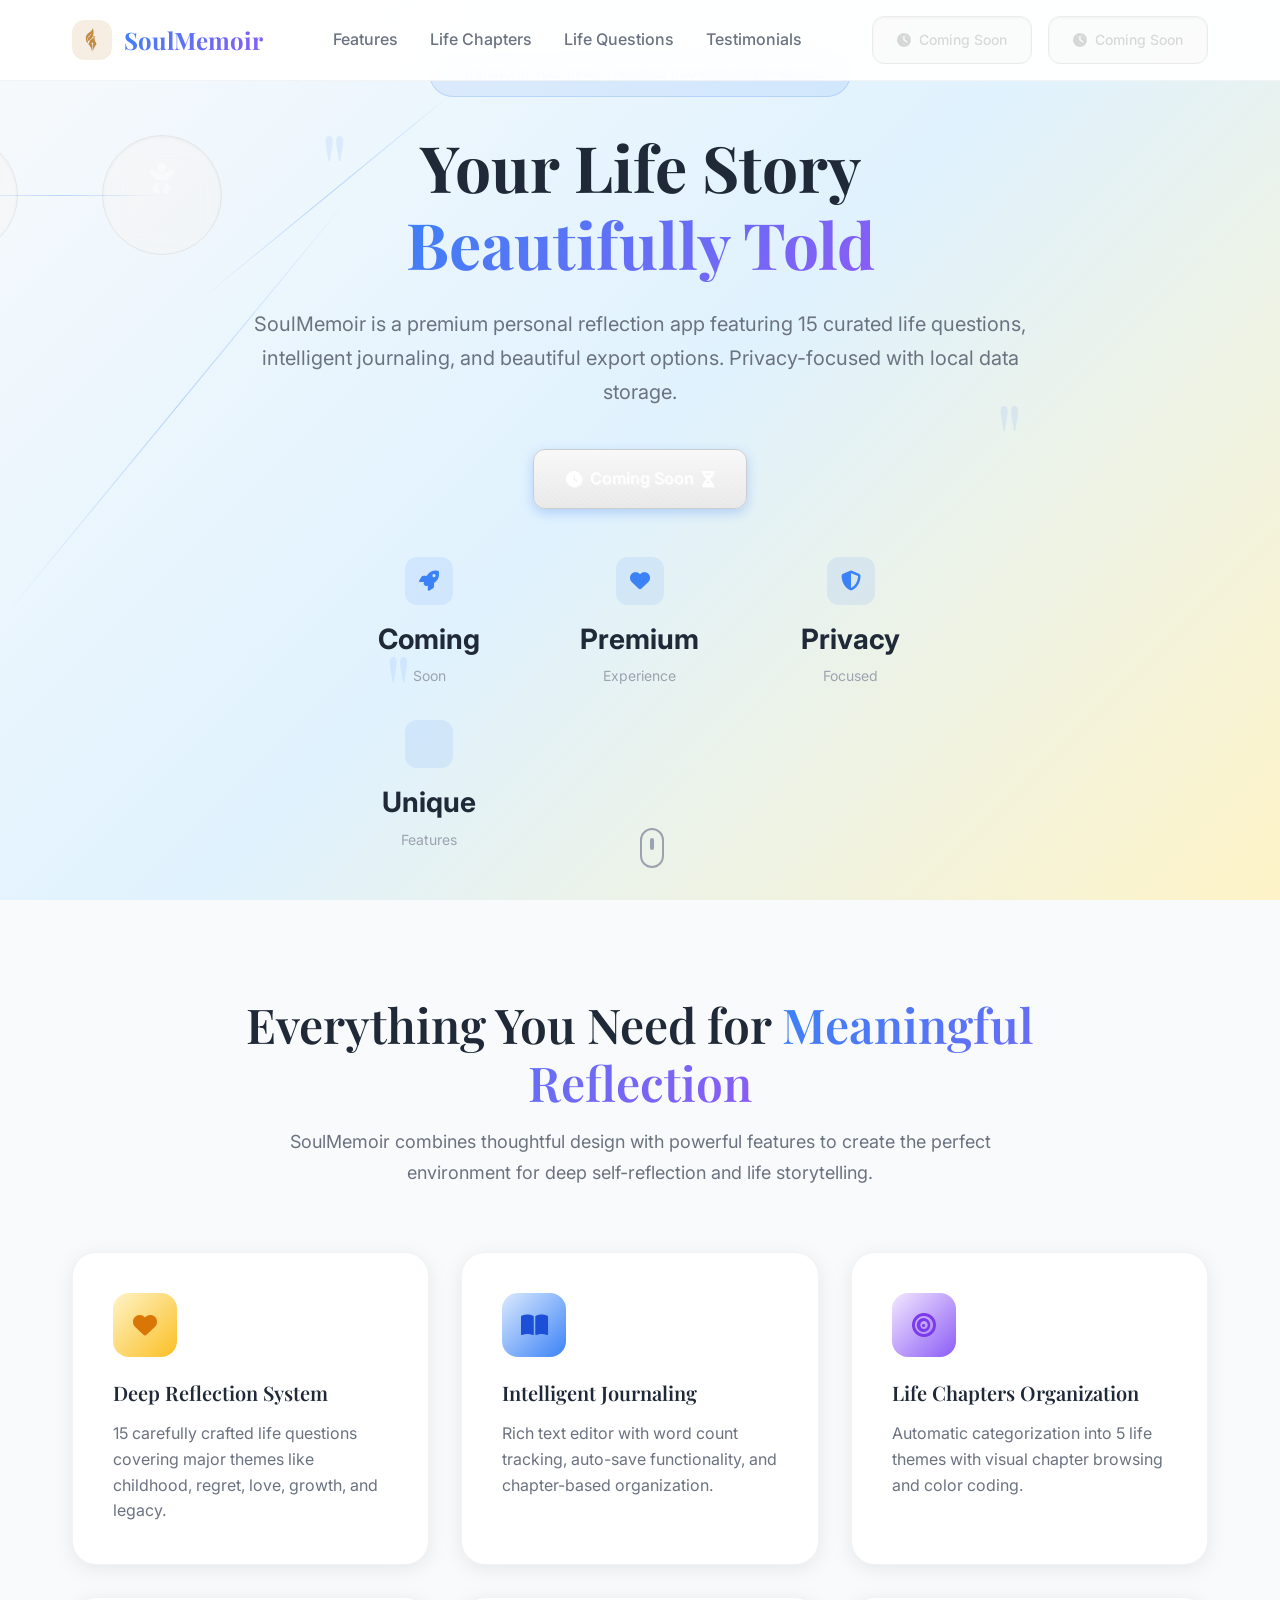
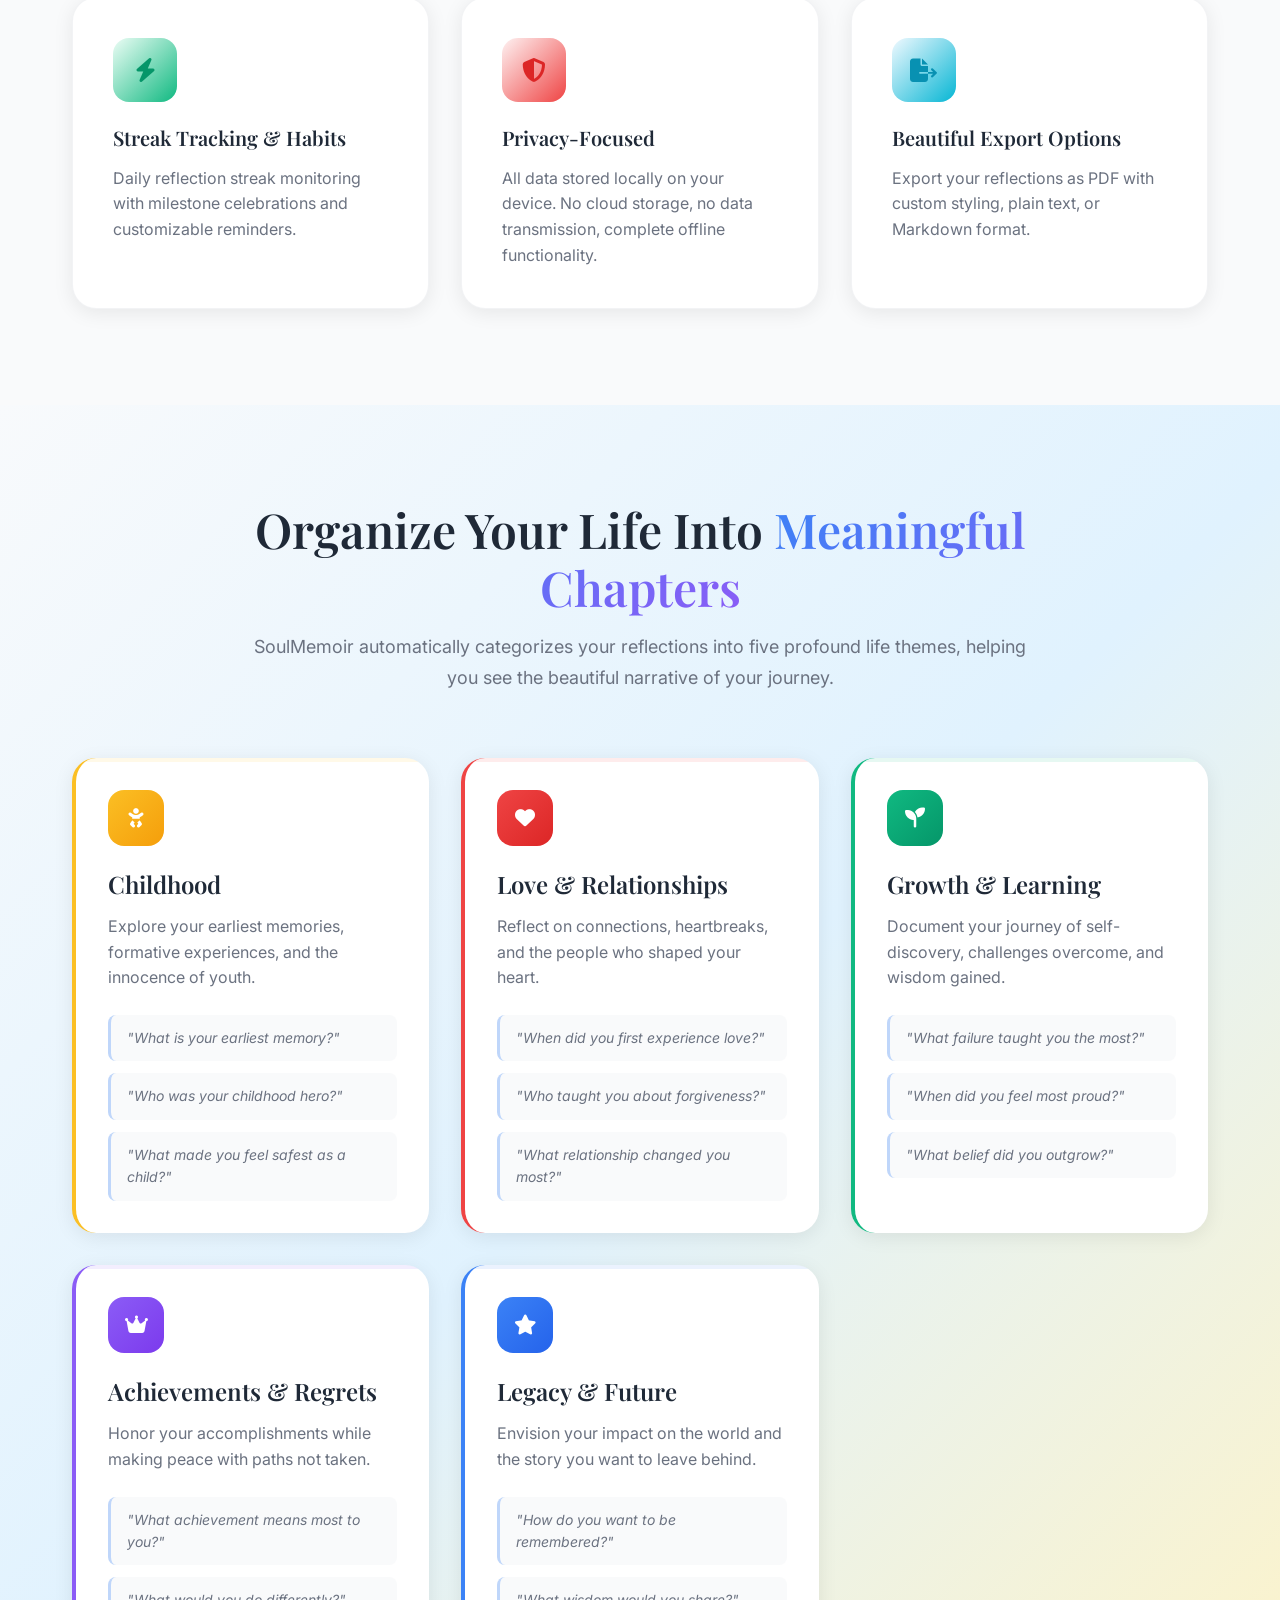
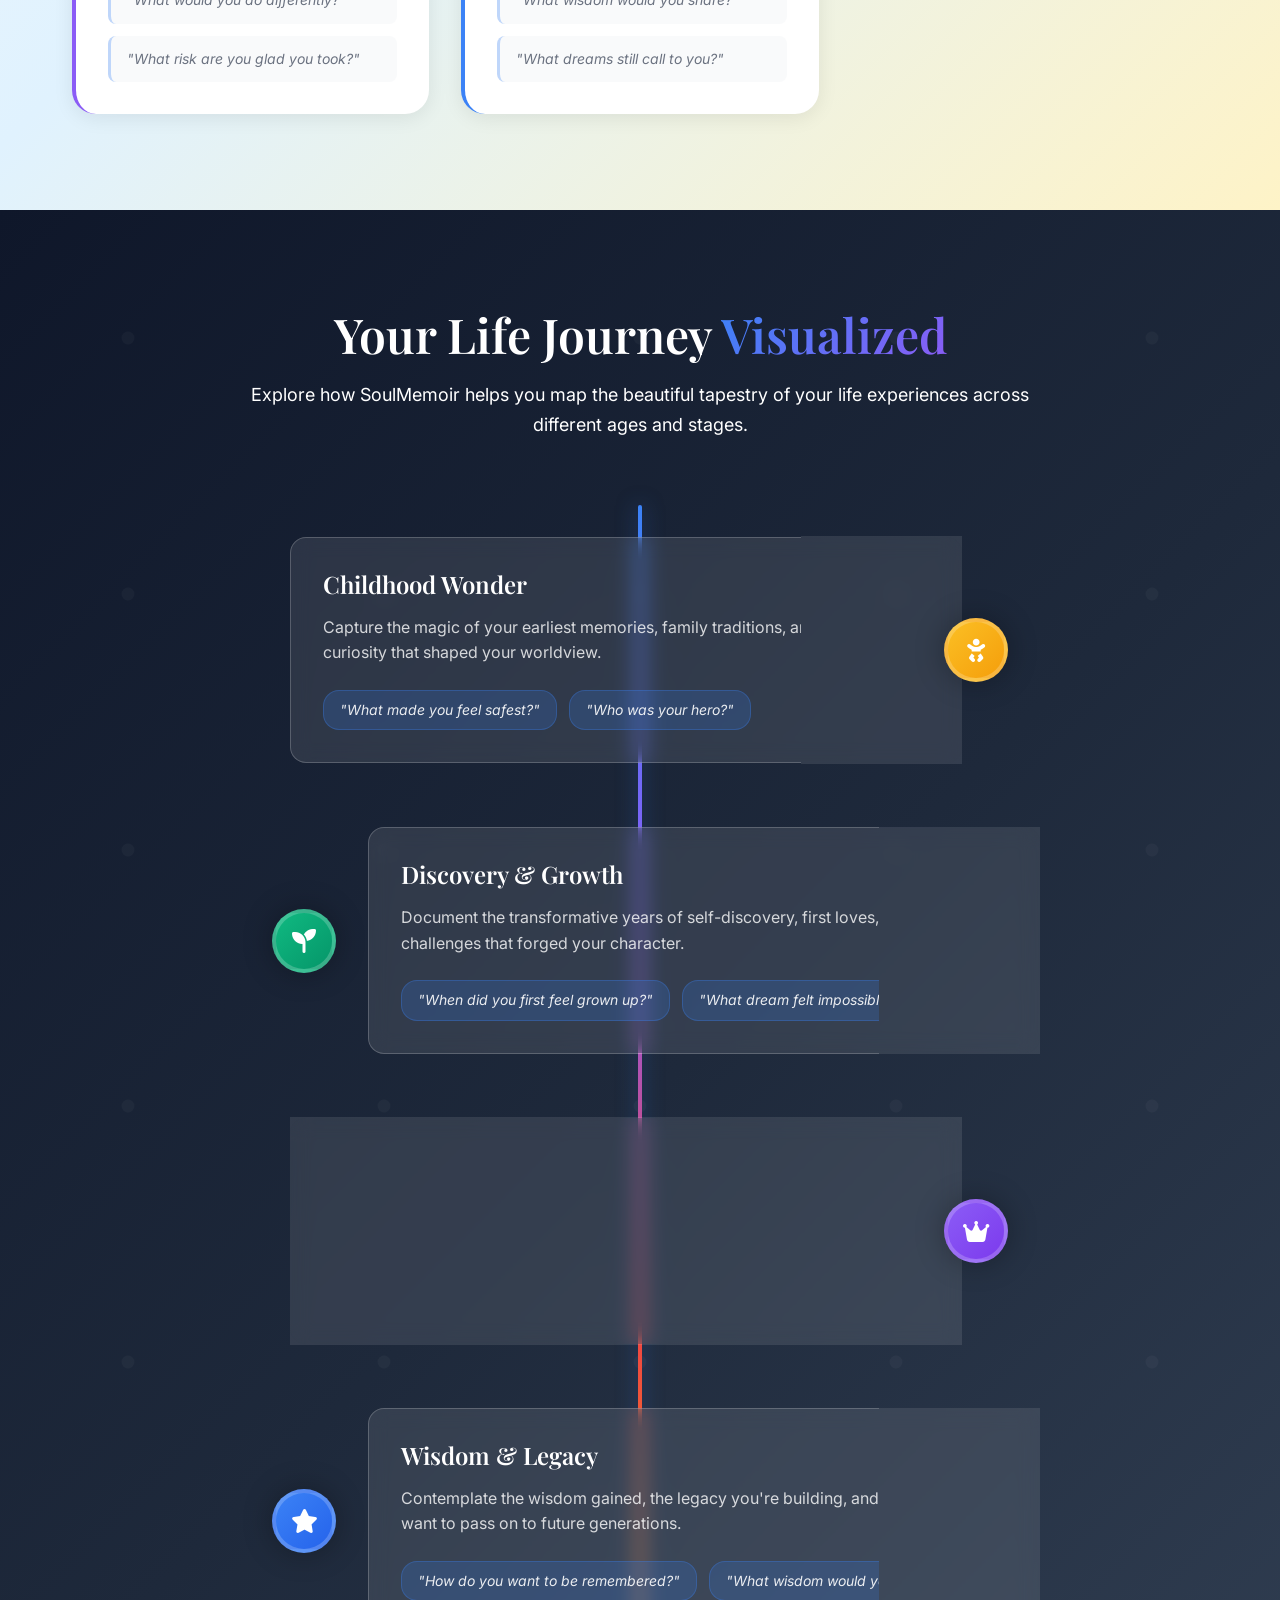
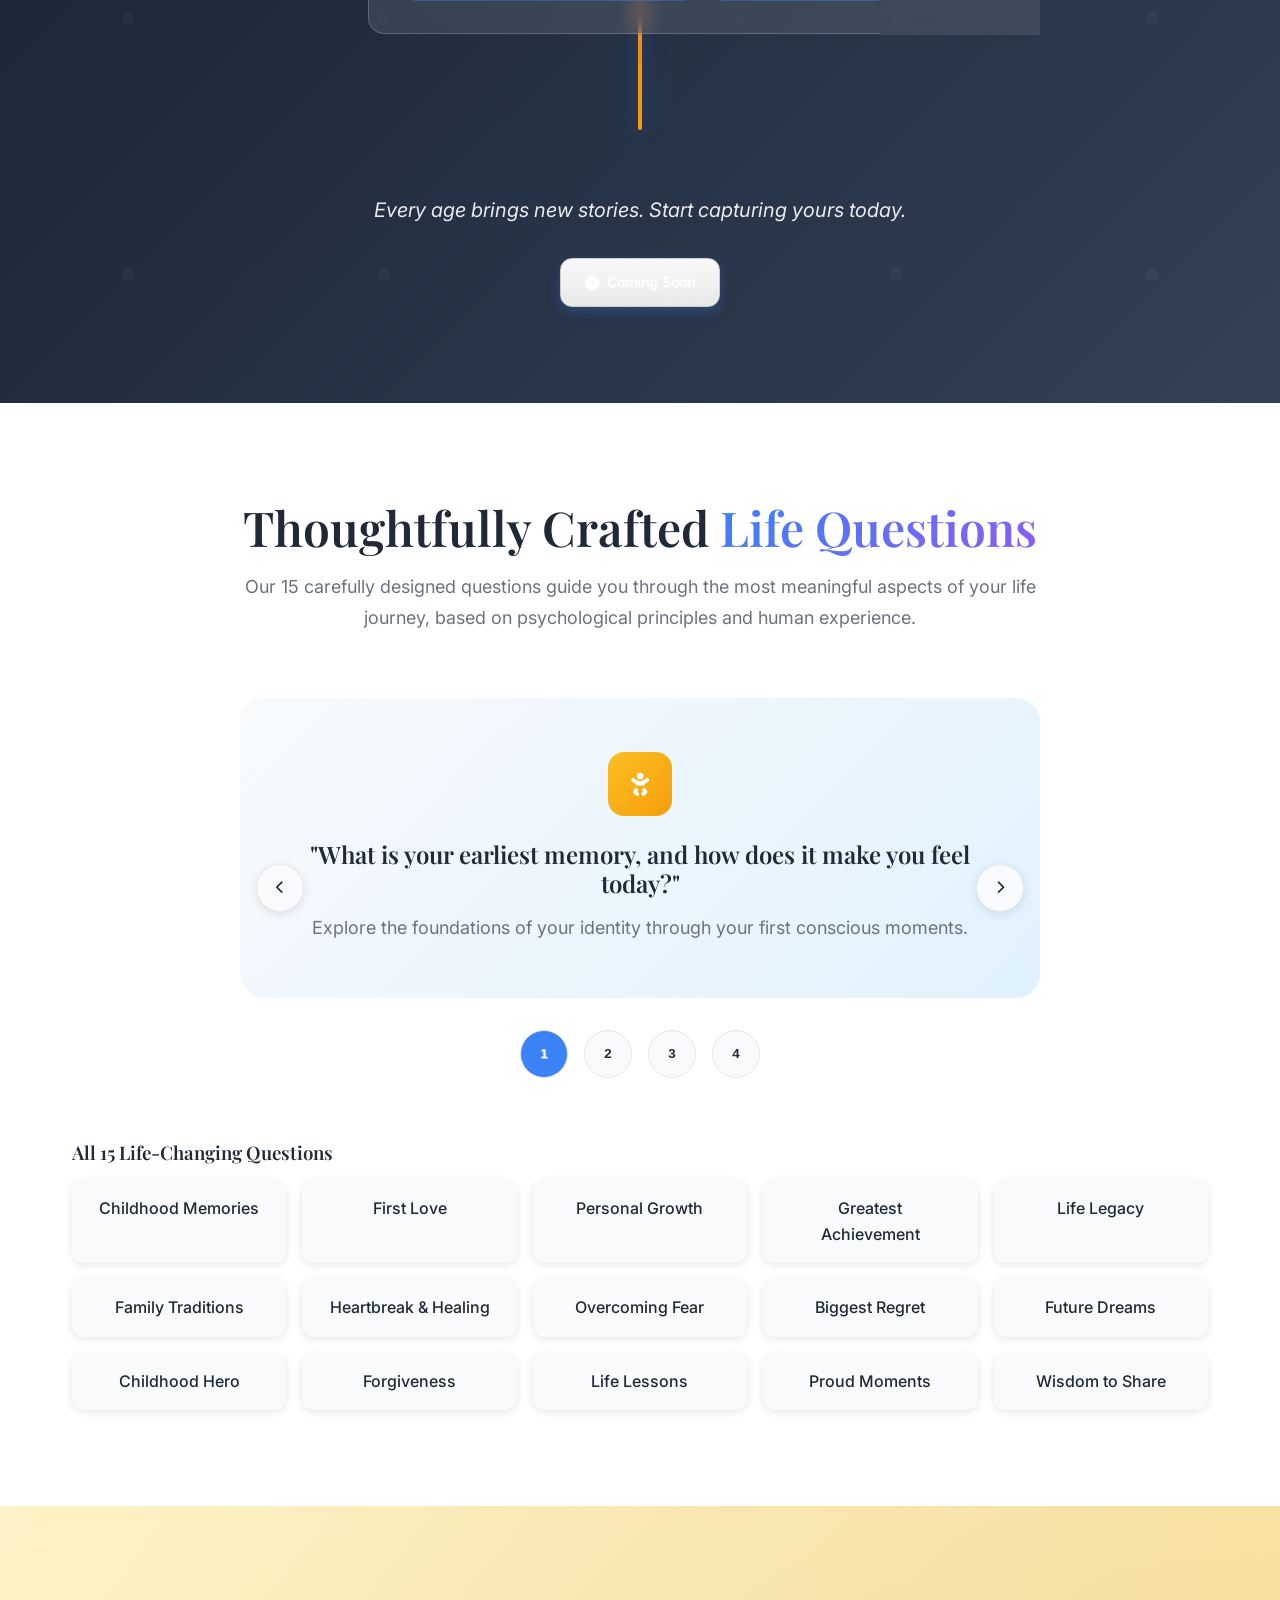
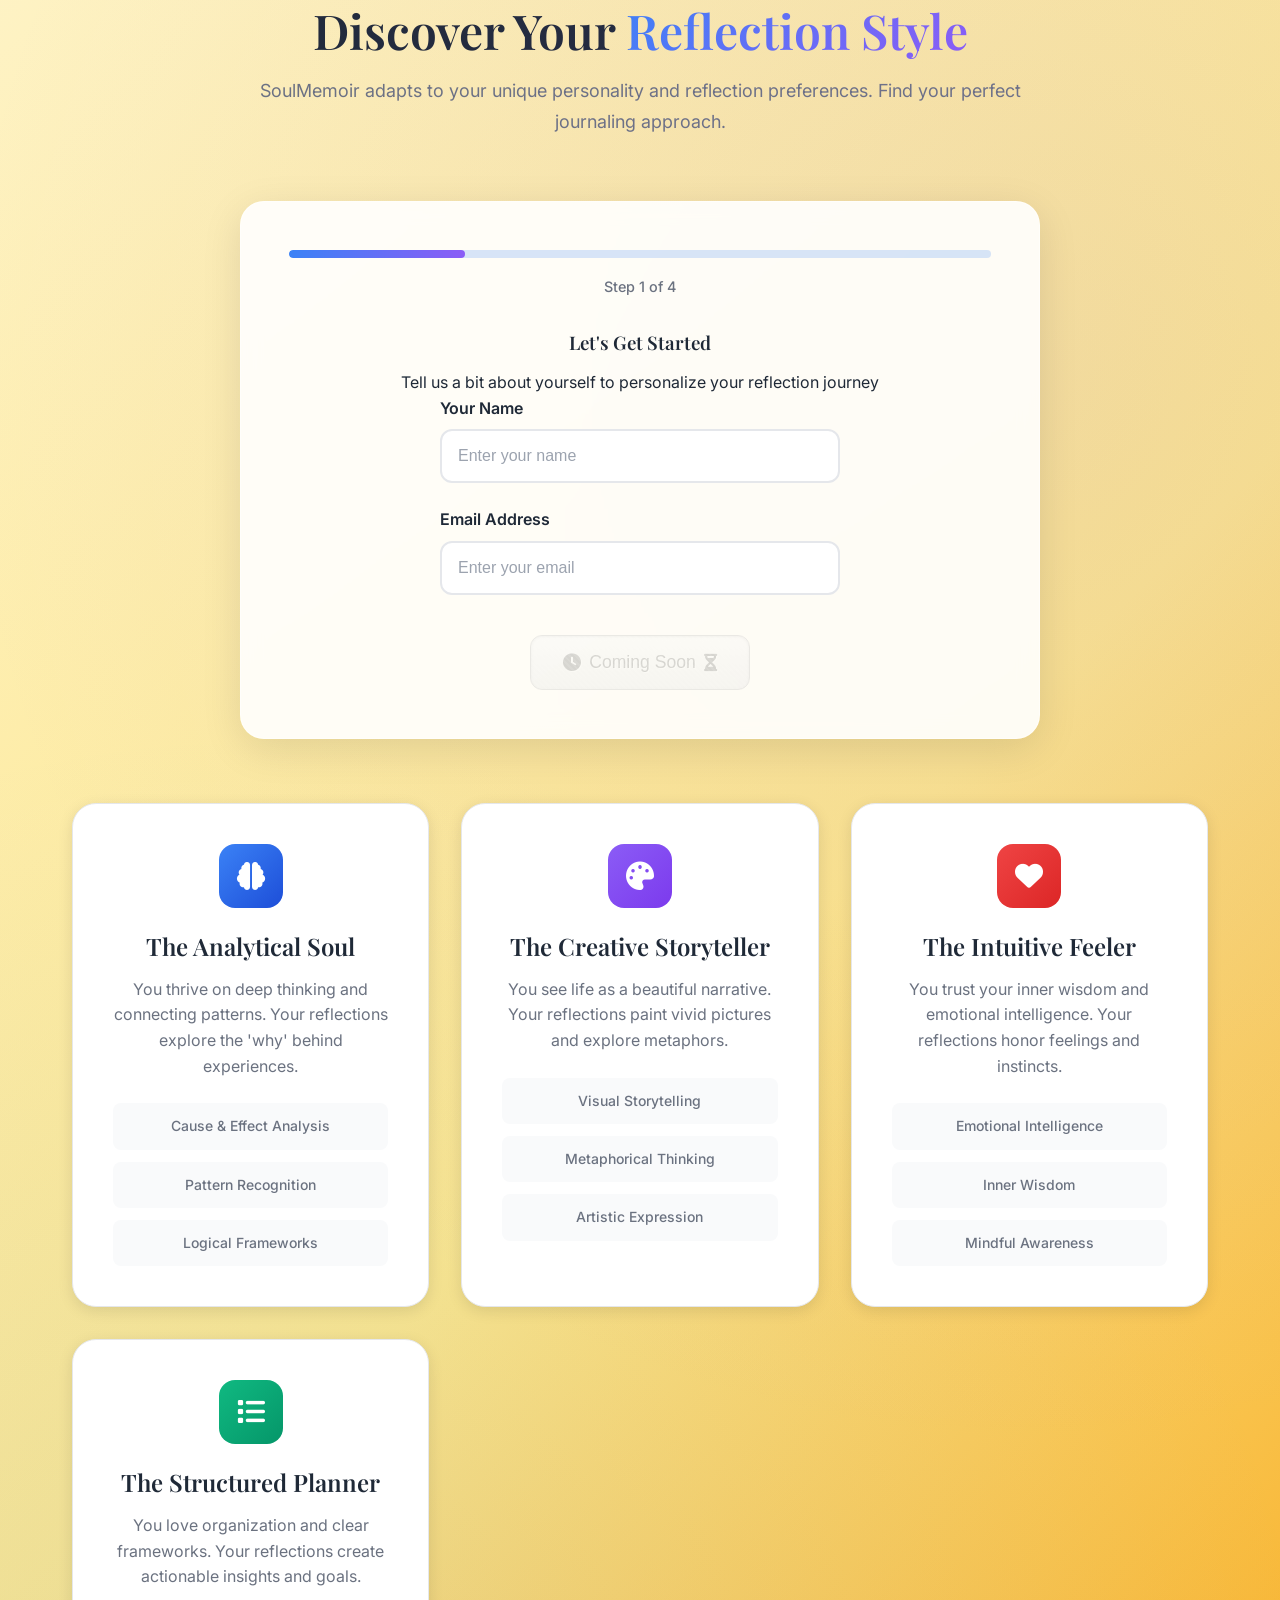
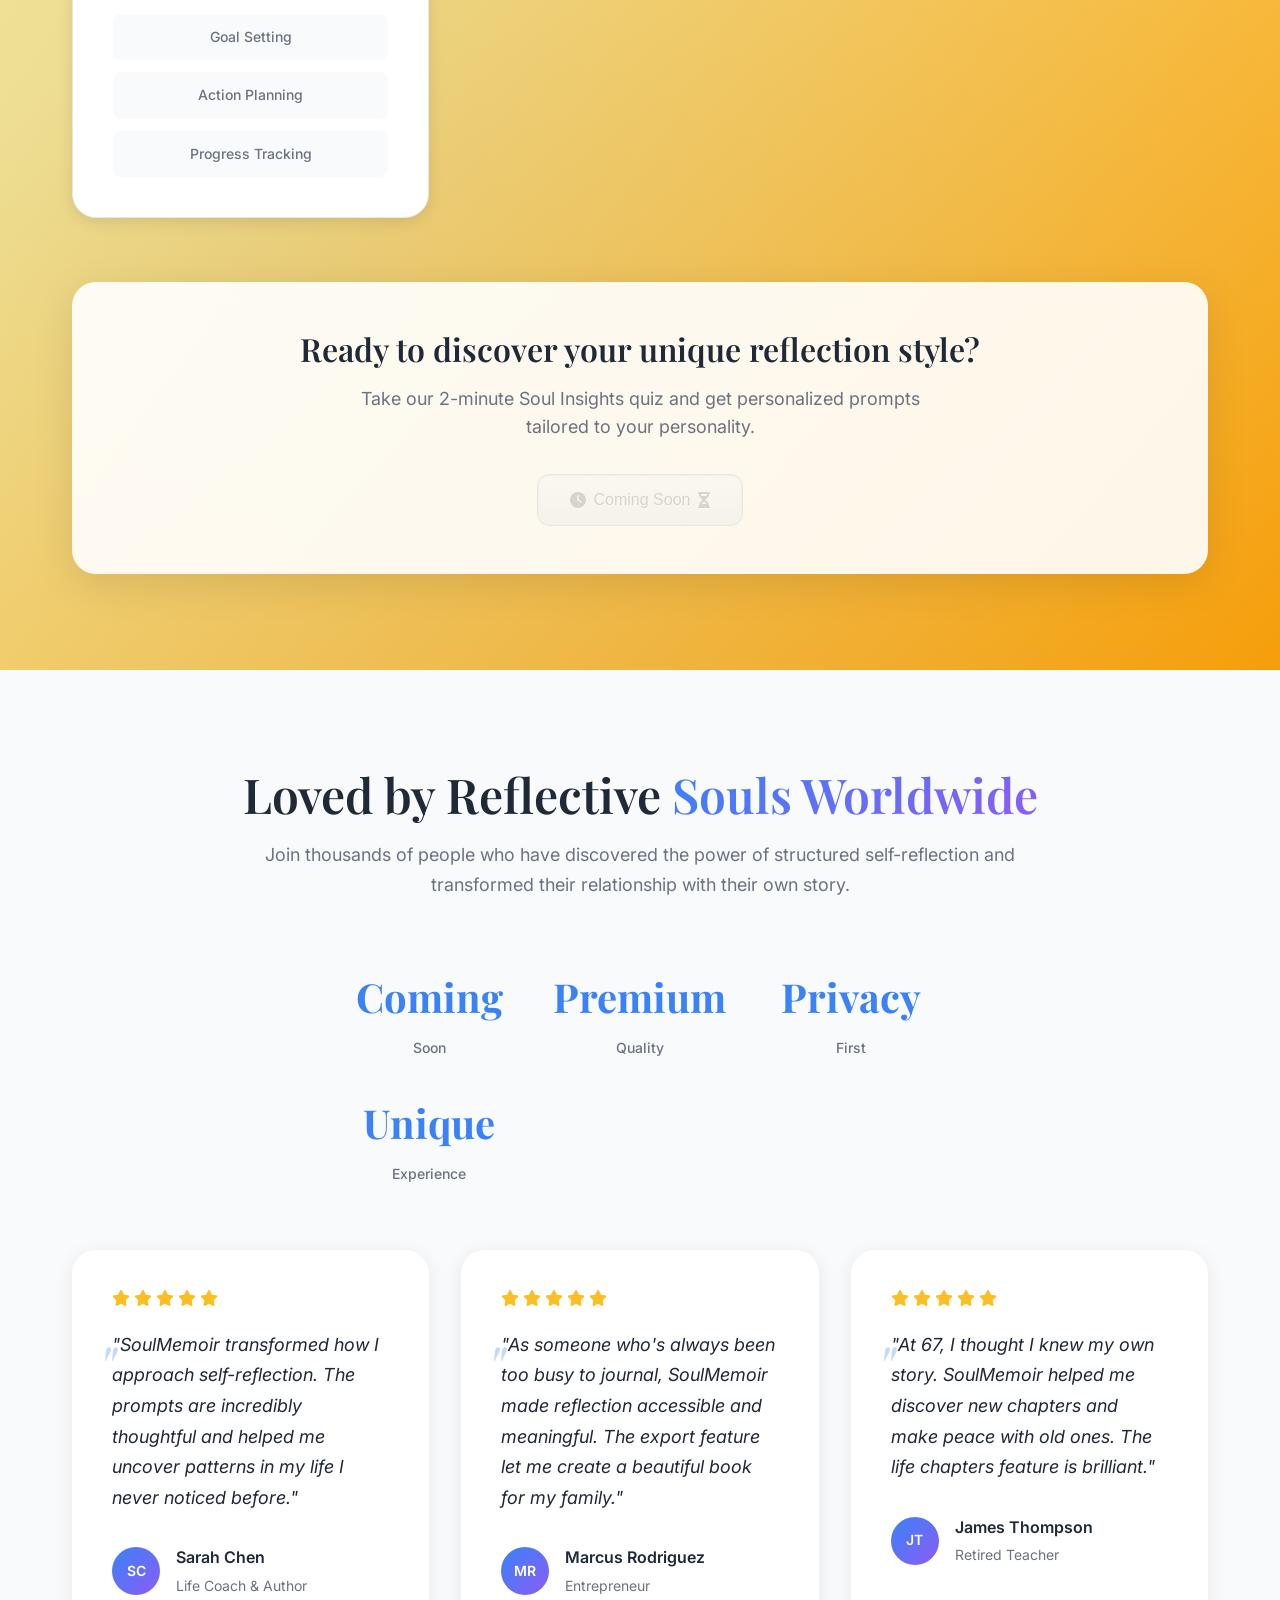
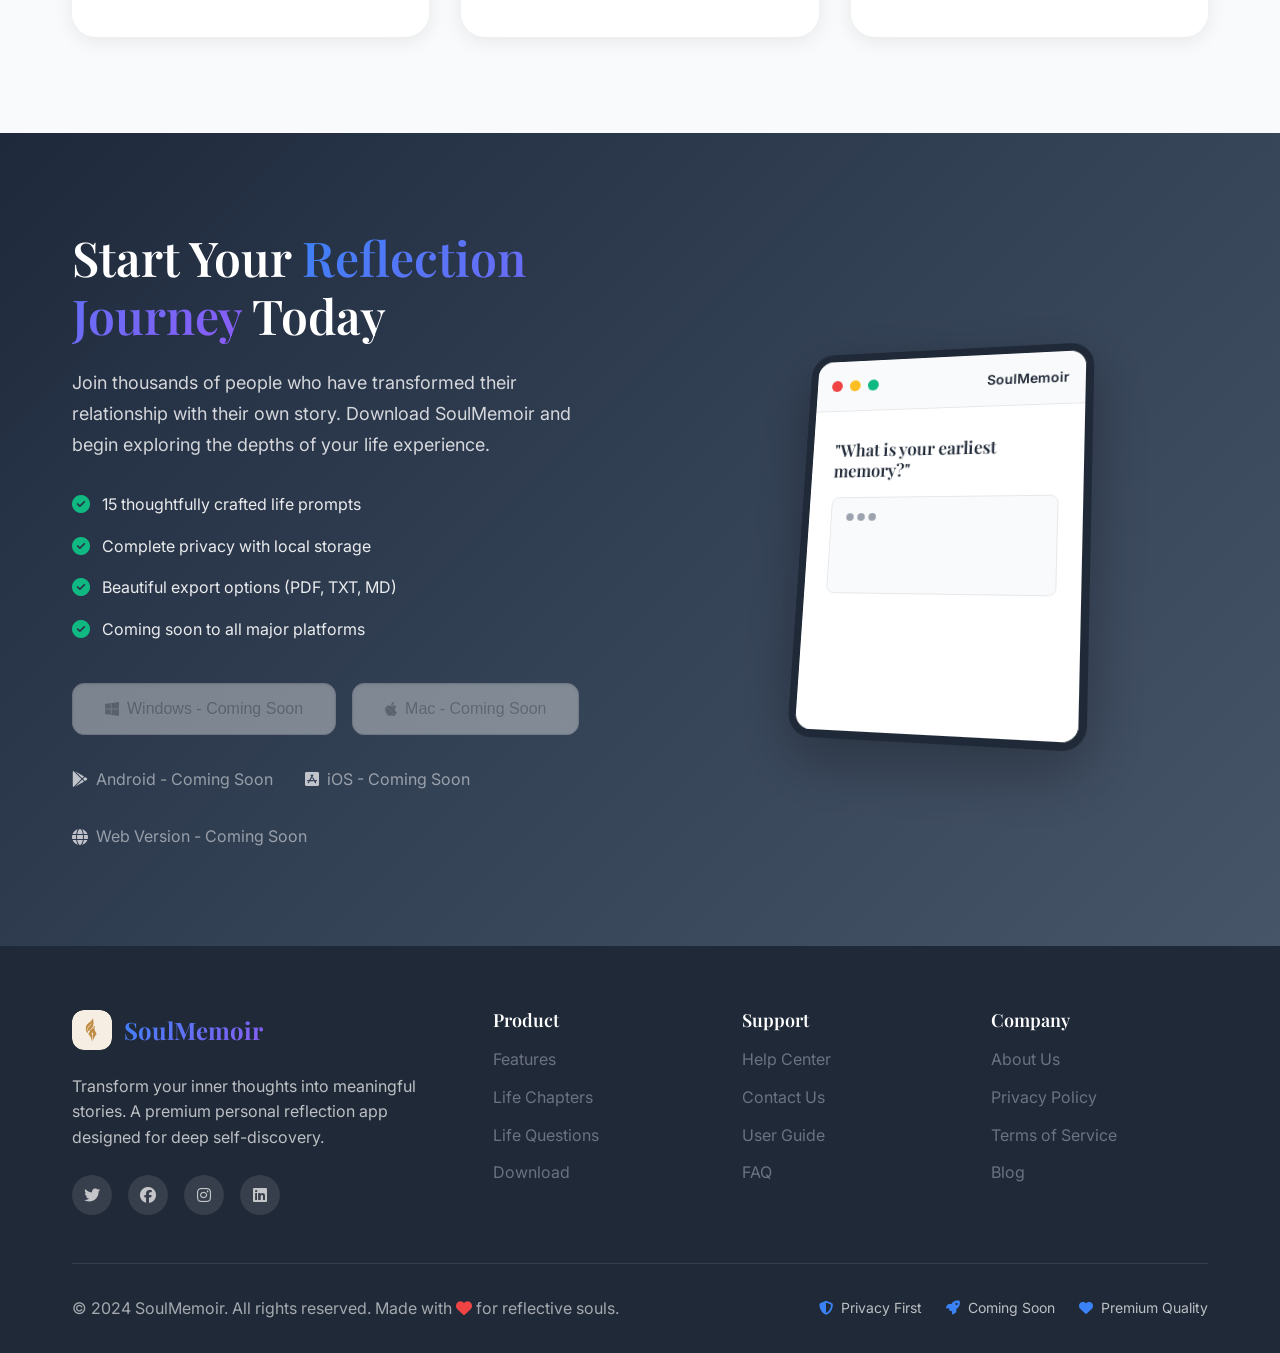
==== index.html @ 9e4dc459 "Update logo to logo-3.png with perfect alignment ✅ Logo Updates: - Updated header and footer to use " ====
<!DOCTYPE html>
<html lang="en">


<!-- Google tag (gtag.js) -->
<script async src="https://www.googletagmanager.com/gtag/js?id=G-R3SQF8EK4B"></script>
<script>
  window.dataLayer = window.dataLayer || [];
  function gtag(){dataLayer.push(arguments);}
  gtag('js', new Date());

  gtag('config', 'G-R3SQF8EK4B');
</script>

<head>
    <meta charset="UTF-8">
    <meta name="viewport" content="width=device-width, initial-scale=1.0">
    <title>SoulMemoir - Personal Reflection & Life Story App</title>
    <meta name="description" content="Transform your inner thoughts into meaningful stories with SoulMemoir. A premium personal reflection app featuring 15 curated life questions, intelligent journaling, and beautiful export options. Privacy-focused with local data storage.">
    <meta name="keywords" content="personal reflection, life story, journaling app, self-reflection, autobiography, mindfulness, personal growth, life prompts, digital diary, privacy-focused">

    <!-- Open Graph / Facebook -->
    <meta property="og:type" content="website">
    <meta property="og:url" content="https://soulmemoir.com/">
    <meta property="og:title" content="SoulMemoir - Personal Reflection & Life Story App">
    <meta property="og:description" content="Transform your inner thoughts into meaningful stories with SoulMemoir. A premium personal reflection app featuring 15 curated life questions, intelligent journaling, and beautiful export options.">

    <!-- Twitter -->
    <meta property="twitter:card" content="summary_large_image">
    <meta property="twitter:url" content="https://soulmemoir.com/">
    <meta property="twitter:title" content="SoulMemoir - Personal Reflection & Life Story App">
    <meta property="twitter:description" content="Transform your inner thoughts into meaningful stories with SoulMemoir. Privacy-focused personal reflection app with 15 curated life questions.">

    <!-- Fonts -->
    <link rel="preconnect" href="https://fonts.googleapis.com">
    <link rel="preconnect" href="https://fonts.gstatic.com" crossorigin>
    <link href="https://fonts.googleapis.com/css2?family=Inter:wght@300;400;500;600;700&family=Playfair+Display:wght@400;500;600;700&display=swap" rel="stylesheet">

    <!-- Icons -->
    <link rel="stylesheet" href="https://cdnjs.cloudflare.com/ajax/libs/font-awesome/6.4.0/css/all.min.css">

    <link rel="stylesheet" href="styles.css">
</head>
<body>
    <!-- Header -->
    <header class="header">
        <nav class="nav">
            <div class="nav-brand">
                <div class="logo">
                    <img src="logo-3.png" alt="SoulMemoir Logo" class="logo-image">
                </div>
                <span class="brand-name">SoulMemoir</span>
            </div>

            <div class="nav-links">
                <a href="#features">Features</a>
                <a href="#chapters">Life Chapters</a>
                <a href="#reflections">Life Questions</a>
                <a href="#testimonials">Testimonials</a>
            </div>

            <div class="nav-actions">
                <a href="#download" class="btn btn-secondary">
                    <i class="fas fa-clock"></i>
                    Coming Soon
                </a>
                <a href="#get-started" class="btn btn-primary">
                    <i class="fas fa-clock"></i>
                    Coming Soon
                </a>
            </div>

            <button class="mobile-menu-btn">
                <i class="fas fa-bars"></i>
            </button>
        </nav>
    </header>

    <!-- Hero Section -->
    <section class="hero">
        <!-- Unique Animated Background -->
        <div class="hero-background">
            <!-- Floating Memory Bubbles -->
            <div class="memory-bubble" style="top: 15%; left: 8%;" data-memory="childhood">
                <div class="bubble-content">
                    <i class="fas fa-baby"></i>
                    <span class="bubble-text">First Steps</span>
                </div>
            </div>
            <div class="memory-bubble" style="top: 25%; right: 12%;" data-memory="love">
                <div class="bubble-content">
                    <i class="fas fa-heart"></i>
                    <span class="bubble-text">First Love</span>
                </div>
            </div>
            <div class="memory-bubble" style="bottom: 35%; left: 15%;" data-memory="growth">
                <div class="bubble-content">
                    <i class="fas fa-seedling"></i>
                    <span class="bubble-text">Growth</span>
                </div>
            </div>
            <div class="memory-bubble" style="bottom: 25%; right: 8%;" data-memory="dreams">
                <div class="bubble-content">
                    <i class="fas fa-star"></i>
                    <span class="bubble-text">Dreams</span>
                </div>
            </div>

            <!-- Unique Constellation Effect -->
            <div class="constellation">
                <div class="constellation-line" data-from="0" data-to="1"></div>
                <div class="constellation-line" data-from="1" data-to="2"></div>
                <div class="constellation-line" data-from="2" data-to="3"></div>
                <div class="constellation-line" data-from="3" data-to="0"></div>
            </div>

            <!-- Animated Quote Particles -->
            <div class="quote-particle" style="top: 10%; left: 25%;">"</div>
            <div class="quote-particle" style="top: 40%; right: 20%;">"</div>
            <div class="quote-particle" style="bottom: 15%; left: 30%;">"</div>
        </div>

        <div class="container">
            <div class="hero-content">
                <div class="hero-badge">
                    <i class="fas fa-sparkles"></i>
                    Transform Your Inner Thoughts Into Meaningful Stories
                </div>

                <h1 class="hero-title">
                    Your Life Story<br>
                    <span class="gradient-text">Beautifully Told</span>
                </h1>

                <p class="hero-subtitle">
                    SoulMemoir is a premium personal reflection app featuring 15 curated life questions,
                    intelligent journaling, and beautiful export options. Privacy-focused with local data storage.
                </p>

                <div class="hero-actions">
                    <a href="#get-started" class="btn btn-primary btn-large">
                        <i class="fas fa-clock"></i>
                        Coming Soon
                        <i class="fas fa-hourglass-half"></i>
                    </a>
                </div>

                <div class="hero-stats">
                    <div class="stat">
                        <div class="stat-icon">
                            <i class="fas fa-rocket"></i>
                        </div>
                        <div class="stat-value">Coming</div>
                        <div class="stat-label">Soon</div>
                    </div>
                    <div class="stat">
                        <div class="stat-icon">
                            <i class="fas fa-heart"></i>
                        </div>
                        <div class="stat-value">Premium</div>
                        <div class="stat-label">Experience</div>
                    </div>
                    <div class="stat">
                        <div class="stat-icon">
                            <i class="fas fa-shield-alt"></i>
                        </div>
                        <div class="stat-value">Privacy</div>
                        <div class="stat-label">Focused</div>
                    </div>
                    <div class="stat">
                        <div class="stat-icon">
                            <i class="fas fa-sparkles"></i>
                        </div>
                        <div class="stat-value">Unique</div>
                        <div class="stat-label">Features</div>
                    </div>
                </div>
            </div>
        </div>

        <div class="scroll-indicator">
            <div class="scroll-mouse">
                <div class="scroll-wheel"></div>
            </div>
        </div>
    </section>

    <!-- Features Section -->
    <section id="features" class="features">
        <div class="container">
            <div class="section-header">
                <h2>Everything You Need for <span class="gradient-text">Meaningful Reflection</span></h2>
                <p>SoulMemoir combines thoughtful design with powerful features to create the perfect environment for deep self-reflection and life storytelling.</p>
            </div>

            <div class="features-grid">
                <div class="feature-card" data-aos="fade-up">
                    <div class="feature-icon heart">
                        <i class="fas fa-heart"></i>
                    </div>
                    <h3>Deep Reflection System</h3>
                    <p>15 carefully crafted life questions covering major themes like childhood, regret, love, growth, and legacy.</p>
                </div>

                <div class="feature-card" data-aos="fade-up" data-aos-delay="100">
                    <div class="feature-icon book">
                        <i class="fas fa-book-open"></i>
                    </div>
                    <h3>Intelligent Journaling</h3>
                    <p>Rich text editor with word count tracking, auto-save functionality, and chapter-based organization.</p>
                </div>

                <div class="feature-card" data-aos="fade-up" data-aos-delay="200">
                    <div class="feature-icon target">
                        <i class="fas fa-bullseye"></i>
                    </div>
                    <h3>Life Chapters Organization</h3>
                    <p>Automatic categorization into 5 life themes with visual chapter browsing and color coding.</p>
                </div>

                <div class="feature-card" data-aos="fade-up" data-aos-delay="300">
                    <div class="feature-icon lightning">
                        <i class="fas fa-bolt"></i>
                    </div>
                    <h3>Streak Tracking & Habits</h3>
                    <p>Daily reflection streak monitoring with milestone celebrations and customizable reminders.</p>
                </div>

                <div class="feature-card" data-aos="fade-up" data-aos-delay="400">
                    <div class="feature-icon shield">
                        <i class="fas fa-shield-alt"></i>
                    </div>
                    <h3>Privacy-Focused</h3>
                    <p>All data stored locally on your device. No cloud storage, no data transmission, complete offline functionality.</p>
                </div>

                <div class="feature-card" data-aos="fade-up" data-aos-delay="500">
                    <div class="feature-icon file">
                        <i class="fas fa-file-export"></i>
                    </div>
                    <h3>Beautiful Export Options</h3>
                    <p>Export your reflections as PDF with custom styling, plain text, or Markdown format.</p>
                </div>
            </div>
        </div>
    </section>

    <!-- Life Chapters Section -->
    <section id="chapters" class="chapters">
        <div class="container">
            <div class="section-header">
                <h2>Organize Your Life Into <span class="gradient-text">Meaningful Chapters</span></h2>
                <p>SoulMemoir automatically categorizes your reflections into five profound life themes, helping you see the beautiful narrative of your journey.</p>
            </div>

            <div class="chapters-grid">
                <div class="chapter-card childhood" data-aos="zoom-in">
                    <div class="chapter-icon">
                        <i class="fas fa-baby"></i>
                    </div>
                    <h3>Childhood</h3>
                    <p>Explore your earliest memories, formative experiences, and the innocence of youth.</p>
                    <div class="chapter-reflections">
                        <div class="reflection">"What is your earliest memory?"</div>
                        <div class="reflection">"Who was your childhood hero?"</div>
                        <div class="reflection">"What made you feel safest as a child?"</div>
                    </div>
                </div>

                <div class="chapter-card love" data-aos="zoom-in" data-aos-delay="100">
                    <div class="chapter-icon">
                        <i class="fas fa-heart"></i>
                    </div>
                    <h3>Love & Relationships</h3>
                    <p>Reflect on connections, heartbreaks, and the people who shaped your heart.</p>
                    <div class="chapter-reflections">
                        <div class="reflection">"When did you first experience love?"</div>
                        <div class="reflection">"Who taught you about forgiveness?"</div>
                        <div class="reflection">"What relationship changed you most?"</div>
                    </div>
                </div>

                <div class="chapter-card growth" data-aos="zoom-in" data-aos-delay="200">
                    <div class="chapter-icon">
                        <i class="fas fa-seedling"></i>
                    </div>
                    <h3>Growth & Learning</h3>
                    <p>Document your journey of self-discovery, challenges overcome, and wisdom gained.</p>
                    <div class="chapter-reflections">
                        <div class="reflection">"What failure taught you the most?"</div>
                        <div class="reflection">"When did you feel most proud?"</div>
                        <div class="reflection">"What belief did you outgrow?"</div>
                    </div>
                </div>

                <div class="chapter-card achievements" data-aos="zoom-in" data-aos-delay="300">
                    <div class="chapter-icon">
                        <i class="fas fa-crown"></i>
                    </div>
                    <h3>Achievements & Regrets</h3>
                    <p>Honor your accomplishments while making peace with paths not taken.</p>
                    <div class="chapter-reflections">
                        <div class="reflection">"What achievement means most to you?"</div>
                        <div class="reflection">"What would you do differently?"</div>
                        <div class="reflection">"What risk are you glad you took?"</div>
                    </div>
                </div>

                <div class="chapter-card legacy" data-aos="zoom-in" data-aos-delay="400">
                    <div class="chapter-icon">
                        <i class="fas fa-star"></i>
                    </div>
                    <h3>Legacy & Future</h3>
                    <p>Envision your impact on the world and the story you want to leave behind.</p>
                    <div class="chapter-reflections">
                        <div class="reflection">"How do you want to be remembered?"</div>
                        <div class="reflection">"What wisdom would you share?"</div>
                        <div class="reflection">"What dreams still call to you?"</div>
                    </div>
                </div>
            </div>
        </div>
    </section>

    <!-- Unique Interactive Life Timeline -->
    <section class="life-timeline">
        <div class="container">
            <div class="section-header">
                <h2>Your Life Journey <span class="gradient-text">Visualized</span></h2>
                <p>Explore how SoulMemoir helps you map the beautiful tapestry of your life experiences across different ages and stages.</p>
            </div>

            <div class="timeline-container">
                <div class="timeline-line"></div>

                <div class="timeline-item" data-age="5-12" data-aos="fade-right">
                    <div class="timeline-marker childhood">
                        <i class="fas fa-baby"></i>
                    </div>
                    <div class="timeline-content">
                        <h3>Childhood Wonder</h3>
                        <p>Capture the magic of your earliest memories, family traditions, and the innocent curiosity that shaped your worldview.</p>
                        <div class="timeline-reflections">
                            <span class="reflection-tag">"What made you feel safest?"</span>
                            <span class="reflection-tag">"Who was your hero?"</span>
                        </div>
                    </div>
                </div>

                <div class="timeline-item" data-age="13-25" data-aos="fade-left">
                    <div class="timeline-marker growth">
                        <i class="fas fa-seedling"></i>
                    </div>
                    <div class="timeline-content">
                        <h3>Discovery & Growth</h3>
                        <p>Document the transformative years of self-discovery, first loves, dreams, and the challenges that forged your character.</p>
                        <div class="timeline-reflections">
                            <span class="reflection-tag">"When did you first feel grown up?"</span>
                            <span class="reflection-tag">"What dream felt impossible?"</span>
                        </div>
                    </div>
                </div>

                <div class="timeline-item" data-age="26-45" data-aos="fade-right">
                    <div class="timeline-marker achievements">
                        <i class="fas fa-crown"></i>
                    </div>
                    <div class="timeline-content">
                        <h3>Building & Achieving</h3>
                        <p>Reflect on career milestones, relationships, family building, and the moments of triumph and learning from setbacks.</p>
                        <div class="timeline-reflections">
                            <span class="reflection-tag">"What achievement means most?"</span>
                            <span class="reflection-tag">"What would you do differently?"</span>
                        </div>
                    </div>
                </div>

                <div class="timeline-item" data-age="46+" data-aos="fade-left">
                    <div class="timeline-marker legacy">
                        <i class="fas fa-star"></i>
                    </div>
                    <div class="timeline-content">
                        <h3>Wisdom & Legacy</h3>
                        <p>Contemplate the wisdom gained, the legacy you're building, and the stories you want to pass on to future generations.</p>
                        <div class="timeline-reflections">
                            <span class="reflection-tag">"How do you want to be remembered?"</span>
                            <span class="reflection-tag">"What wisdom would you share?"</span>
                        </div>
                    </div>
                </div>
            </div>

            <div class="timeline-cta">
                <p class="timeline-message">Every age brings new stories. Start capturing yours today.</p>
                <a href="#download" class="btn btn-primary">
                    <i class="fas fa-clock"></i>
                    Coming Soon
                </a>
            </div>
        </div>
    </section>

    <!-- Life Reflections Section -->
    <section id="reflections" class="reflections">
        <div class="container">
            <div class="section-header">
                <h2>Thoughtfully Crafted <span class="gradient-text">Life Questions</span></h2>
                <p>Our 15 carefully designed questions guide you through the most meaningful aspects of your life journey, based on psychological principles and human experience.</p>
            </div>

            <div class="reflections-showcase">
                <div class="reflection-carousel">
                    <div class="reflection-slide active" data-category="Childhood">
                        <div class="reflection-icon childhood">
                            <i class="fas fa-baby"></i>
                        </div>
                        <h3>"What is your earliest memory, and how does it make you feel today?"</h3>
                        <p>Explore the foundations of your identity through your first conscious moments.</p>
                    </div>

                    <div class="reflection-slide" data-category="Growth">
                        <div class="reflection-icon growth">
                            <i class="fas fa-seedling"></i>
                        </div>
                        <h3>"Describe a moment when you realized you had grown as a person."</h3>
                        <p>Reflect on the pivotal moments that shaped your character and wisdom.</p>
                    </div>

                    <div class="reflection-slide" data-category="Love">
                        <div class="reflection-icon love">
                            <i class="fas fa-heart"></i>
                        </div>
                        <h3>"Who taught you the most about love, and what did they teach you?"</h3>
                        <p>Honor the relationships that opened your heart and changed your perspective.</p>
                    </div>

                    <div class="reflection-slide" data-category="Legacy">
                        <div class="reflection-icon legacy">
                            <i class="fas fa-star"></i>
                        </div>
                        <h3>"How do you want to be remembered by those who matter most to you?"</h3>
                        <p>Envision the impact you want to leave and the story you want to tell.</p>
                    </div>
                </div>

                <div class="reflection-controls">
                    <button class="reflection-btn active" data-slide="0">1</button>
                    <button class="reflection-btn" data-slide="1">2</button>
                    <button class="reflection-btn" data-slide="2">3</button>
                    <button class="reflection-btn" data-slide="3">4</button>
                </div>

                <div class="reflection-navigation">
                    <button class="nav-btn prev" id="prevReflection">
                        <i class="fas fa-chevron-left"></i>
                    </button>
                    <button class="nav-btn next" id="nextReflection">
                        <i class="fas fa-chevron-right"></i>
                    </button>
                </div>
            </div>

            <div class="reflections-grid">
                <h3>All 15 Life-Changing Questions</h3>
                <div class="mini-reflections">
                    <div class="mini-reflection childhood">Childhood Memories</div>
                    <div class="mini-reflection love">First Love</div>
                    <div class="mini-reflection growth">Personal Growth</div>
                    <div class="mini-reflection achievements">Greatest Achievement</div>
                    <div class="mini-reflection legacy">Life Legacy</div>
                    <div class="mini-reflection childhood">Family Traditions</div>
                    <div class="mini-reflection love">Heartbreak & Healing</div>
                    <div class="mini-reflection growth">Overcoming Fear</div>
                    <div class="mini-reflection achievements">Biggest Regret</div>
                    <div class="mini-reflection legacy">Future Dreams</div>
                    <div class="mini-reflection childhood">Childhood Hero</div>
                    <div class="mini-reflection love">Forgiveness</div>
                    <div class="mini-reflection growth">Life Lessons</div>
                    <div class="mini-reflection achievements">Proud Moments</div>
                    <div class="mini-reflection legacy">Wisdom to Share</div>
                </div>
            </div>
        </div>
    </section>

    <!-- Unique Soul Insights Section -->
    <section class="soul-insights">
        <div class="container">
            <div class="section-header">
                <h2>Discover Your <span class="gradient-text">Reflection Style</span></h2>
                <p>SoulMemoir adapts to your unique personality and reflection preferences. Find your perfect journaling approach.</p>
            </div>

            <div class="insights-quiz">
                <!-- Step 1: User Information -->
                <div class="quiz-step active" data-step="1">
                    <div class="quiz-progress">
                        <div class="progress-bar">
                            <div class="progress-fill" style="width: 25%"></div>
                        </div>
                        <span class="progress-text">Step 1 of 4</span>
                    </div>
                    <h3>Let's Get Started</h3>
                    <p>Tell us a bit about yourself to personalize your reflection journey</p>
                    <div class="quiz-form">
                        <div class="form-group">
                            <label for="userName">Your Name</label>
                            <input type="text" id="userName" name="userName" placeholder="Enter your name" required>
                        </div>
                        <div class="form-group">
                            <label for="userEmail">Email Address</label>
                            <input type="email" id="userEmail" name="userEmail" placeholder="Enter your email" required>
                        </div>
                        <button class="btn btn-primary quiz-next" onclick="nextQuizStep()">
                            <i class="fas fa-clock"></i> Coming Soon <i class="fas fa-hourglass-half"></i>
                        </button>
                    </div>
                </div>

                <!-- Step 2: Reflection Style Question -->
                <div class="quiz-step" data-step="2">
                    <div class="quiz-progress">
                        <div class="progress-bar">
                            <div class="progress-fill" style="width: 50%"></div>
                        </div>
                        <span class="progress-text">Step 2 of 4</span>
                    </div>
                    <h3>How do you prefer to process emotions?</h3>
                    <div class="quiz-options">
                        <button class="quiz-option" data-style="analytical" onclick="selectOption(this, 'style', 'analytical')">
                            <i class="fas fa-brain"></i>
                            <span>Through deep analysis and understanding</span>
                        </button>
                        <button class="quiz-option" data-style="creative" onclick="selectOption(this, 'style', 'creative')">
                            <i class="fas fa-palette"></i>
                            <span>Through creative expression and imagery</span>
                        </button>
                        <button class="quiz-option" data-style="intuitive" onclick="selectOption(this, 'style', 'intuitive')">
                            <i class="fas fa-heart"></i>
                            <span>Through feeling and intuitive connection</span>
                        </button>
                        <button class="quiz-option" data-style="structured" onclick="selectOption(this, 'style', 'structured')">
                            <i class="fas fa-list"></i>
                            <span>Through organized lists and frameworks</span>
                        </button>
                    </div>
                </div>

                <!-- Step 3: Time Preference Question -->
                <div class="quiz-step" data-step="3">
                    <div class="quiz-progress">
                        <div class="progress-bar">
                            <div class="progress-fill" style="width: 75%"></div>
                        </div>
                        <span class="progress-text">Step 3 of 4</span>
                    </div>
                    <h3>When do you prefer to reflect?</h3>
                    <div class="quiz-options">
                        <button class="quiz-option" data-time="morning" onclick="selectOption(this, 'time', 'morning')">
                            <i class="fas fa-sun"></i>
                            <span>Morning - Fresh start with clear mind</span>
                        </button>
                        <button class="quiz-option" data-time="evening" onclick="selectOption(this, 'time', 'evening')">
                            <i class="fas fa-moon"></i>
                            <span>Evening - Winding down and processing the day</span>
                        </button>
                        <button class="quiz-option" data-time="flexible" onclick="selectOption(this, 'time', 'flexible')">
                            <i class="fas fa-clock"></i>
                            <span>Flexible - Whenever inspiration strikes</span>
                        </button>
                    </div>
                </div>

                <!-- Step 4: Results -->
                <div class="quiz-step" data-step="4">
                    <div class="quiz-progress">
                        <div class="progress-bar">
                            <div class="progress-fill" style="width: 100%"></div>
                        </div>
                        <span class="progress-text">Complete!</span>
                    </div>
                    <div class="quiz-results">
                        <div class="results-header">
                            <i class="fas fa-sparkles"></i>
                            <h3>Your Personalized Reflection Profile</h3>
                            <p class="user-greeting"></p>
                        </div>
                        <div class="results-content">
                            <div class="result-style">
                                <h4>Your Reflection Style</h4>
                                <div class="style-result"></div>
                            </div>
                            <div class="result-recommendations">
                                <h4>Recommended for You</h4>
                                <div class="recommendations-list"></div>
                            </div>
                            <div class="result-actions">
                                <button class="btn btn-primary" onclick="submitQuizResults()">
                                    <i class="fas fa-clock"></i>
                                    Coming Soon
                                </button>
                                <button class="btn btn-secondary" onclick="restartQuiz()">
                                    <i class="fas fa-clock"></i>
                                    Coming Soon
                                </button>
                            </div>
                        </div>
                    </div>
                </div>
            </div>

            <div class="reflection-styles">
                <div class="style-card analytical">
                    <div class="style-icon">
                        <i class="fas fa-brain"></i>
                    </div>
                    <h3>The Analytical Soul</h3>
                    <p>You thrive on deep thinking and connecting patterns. Your reflections explore the 'why' behind experiences.</p>
                    <div class="style-features">
                        <span class="feature">Cause & Effect Analysis</span>
                        <span class="feature">Pattern Recognition</span>
                        <span class="feature">Logical Frameworks</span>
                    </div>
                </div>

                <div class="style-card creative">
                    <div class="style-icon">
                        <i class="fas fa-palette"></i>
                    </div>
                    <h3>The Creative Storyteller</h3>
                    <p>You see life as a beautiful narrative. Your reflections paint vivid pictures and explore metaphors.</p>
                    <div class="style-features">
                        <span class="feature">Visual Storytelling</span>
                        <span class="feature">Metaphorical Thinking</span>
                        <span class="feature">Artistic Expression</span>
                    </div>
                </div>

                <div class="style-card intuitive">
                    <div class="style-icon">
                        <i class="fas fa-heart"></i>
                    </div>
                    <h3>The Intuitive Feeler</h3>
                    <p>You trust your inner wisdom and emotional intelligence. Your reflections honor feelings and instincts.</p>
                    <div class="style-features">
                        <span class="feature">Emotional Intelligence</span>
                        <span class="feature">Inner Wisdom</span>
                        <span class="feature">Mindful Awareness</span>
                    </div>
                </div>

                <div class="style-card structured">
                    <div class="style-icon">
                        <i class="fas fa-list"></i>
                    </div>
                    <h3>The Structured Planner</h3>
                    <p>You love organization and clear frameworks. Your reflections create actionable insights and goals.</p>
                    <div class="style-features">
                        <span class="feature">Goal Setting</span>
                        <span class="feature">Action Planning</span>
                        <span class="feature">Progress Tracking</span>
                    </div>
                </div>
            </div>

            <div class="insights-cta">
                <div class="cta-content">
                    <h3>Ready to discover your unique reflection style?</h3>
                    <p>Take our 2-minute Soul Insights quiz and get personalized prompts tailored to your personality.</p>
                    <button class="btn btn-primary btn-large quiz-start">
                        <i class="fas fa-clock"></i>
                        Coming Soon
                        <i class="fas fa-hourglass-half"></i>
                    </button>
                </div>
            </div>
        </div>
    </section>

    <!-- Testimonials Section -->
    <section id="testimonials" class="testimonials">
        <div class="container">
            <div class="section-header">
                <h2>Loved by Reflective <span class="gradient-text">Souls Worldwide</span></h2>
                <p>Join thousands of people who have discovered the power of structured self-reflection and transformed their relationship with their own story.</p>
            </div>

            <div class="testimonials-stats">
                <div class="stat-item">
                    <div class="stat-number">Coming</div>
                    <div class="stat-text">Soon</div>
                </div>
                <div class="stat-item">
                    <div class="stat-number">Premium</div>
                    <div class="stat-text">Quality</div>
                </div>
                <div class="stat-item">
                    <div class="stat-number">Privacy</div>
                    <div class="stat-text">First</div>
                </div>
                <div class="stat-item">
                    <div class="stat-number">Unique</div>
                    <div class="stat-text">Experience</div>
                </div>
            </div>

            <div class="testimonials-grid">
                <div class="testimonial-card" data-aos="fade-up">
                    <div class="testimonial-rating">
                        <i class="fas fa-star"></i>
                        <i class="fas fa-star"></i>
                        <i class="fas fa-star"></i>
                        <i class="fas fa-star"></i>
                        <i class="fas fa-star"></i>
                    </div>
                    <blockquote>"SoulMemoir transformed how I approach self-reflection. The prompts are incredibly thoughtful and helped me uncover patterns in my life I never noticed before."</blockquote>
                    <div class="testimonial-author">
                        <div class="author-avatar">SC</div>
                        <div class="author-info">
                            <div class="author-name">Sarah Chen</div>
                            <div class="author-role">Life Coach & Author</div>
                        </div>
                    </div>
                </div>

                <div class="testimonial-card" data-aos="fade-up" data-aos-delay="100">
                    <div class="testimonial-rating">
                        <i class="fas fa-star"></i>
                        <i class="fas fa-star"></i>
                        <i class="fas fa-star"></i>
                        <i class="fas fa-star"></i>
                        <i class="fas fa-star"></i>
                    </div>
                    <blockquote>"As someone who's always been too busy to journal, SoulMemoir made reflection accessible and meaningful. The export feature let me create a beautiful book for my family."</blockquote>
                    <div class="testimonial-author">
                        <div class="author-avatar">MR</div>
                        <div class="author-info">
                            <div class="author-name">Marcus Rodriguez</div>
                            <div class="author-role">Entrepreneur</div>
                        </div>
                    </div>
                </div>

                <div class="testimonial-card" data-aos="fade-up" data-aos-delay="200">
                    <div class="testimonial-rating">
                        <i class="fas fa-star"></i>
                        <i class="fas fa-star"></i>
                        <i class="fas fa-star"></i>
                        <i class="fas fa-star"></i>
                        <i class="fas fa-star"></i>
                    </div>
                    <blockquote>"At 67, I thought I knew my own story. SoulMemoir helped me discover new chapters and make peace with old ones. The life chapters feature is brilliant."</blockquote>
                    <div class="testimonial-author">
                        <div class="author-avatar">JT</div>
                        <div class="author-info">
                            <div class="author-name">James Thompson</div>
                            <div class="author-role">Retired Teacher</div>
                        </div>
                    </div>
                </div>
            </div>
        </div>
    </section>

    <!-- Download Section -->
    <section id="download" class="download">
        <div class="container">
            <div class="download-content">
                <div class="download-text">
                    <h2>Start Your <span class="gradient-text">Reflection Journey</span> Today</h2>
                    <p>Join thousands of people who have transformed their relationship with their own story. Download SoulMemoir and begin exploring the depths of your life experience.</p>

                    <div class="download-features">
                        <div class="feature-item">
                            <i class="fas fa-check-circle"></i>
                            <span>15 thoughtfully crafted life prompts</span>
                        </div>
                        <div class="feature-item">
                            <i class="fas fa-check-circle"></i>
                            <span>Complete privacy with local storage</span>
                        </div>
                        <div class="feature-item">
                            <i class="fas fa-check-circle"></i>
                            <span>Beautiful export options (PDF, TXT, MD)</span>
                        </div>
                        <div class="feature-item">
                            <i class="fas fa-check-circle"></i>
                            <span>Coming soon to all major platforms</span>
                        </div>
                    </div>

                    <div class="download-buttons">
                        <button class="btn btn-secondary btn-large" disabled>
                            <i class="fab fa-windows"></i>
                            Windows - Coming Soon
                        </button>
                        <button class="btn btn-secondary btn-large" disabled>
                            <i class="fab fa-apple"></i>
                            Mac - Coming Soon
                        </button>
                    </div>

                    <div class="download-links">
                        <a href="#" class="download-link upcoming">
                            <i class="fab fa-google-play"></i>
                            <span>Android - Coming Soon</span>
                        </a>
                        <a href="#" class="download-link upcoming">
                            <i class="fab fa-app-store-ios"></i>
                            <span>iOS - Coming Soon</span>
                        </a>
                        <a href="#" class="download-link upcoming">
                            <i class="fas fa-globe"></i>
                            <span>Web Version - Coming Soon</span>
                        </a>
                    </div>
                </div>

                <div class="download-visual">
                    <div class="app-mockup">
                        <div class="mockup-screen">
                            <div class="mockup-header">
                                <div class="mockup-dots">
                                    <span></span>
                                    <span></span>
                                    <span></span>
                                </div>
                                <div class="mockup-title">SoulMemoir</div>
                            </div>
                            <div class="mockup-content">
                                <div class="mockup-prompt">
                                    <h4>"What is your earliest memory?"</h4>
                                    <div class="mockup-text-area">
                                        <div class="typing-indicator">
                                            <span></span>
                                            <span></span>
                                            <span></span>
                                        </div>
                                    </div>
                                </div>
                            </div>
                        </div>
                    </div>
                </div>
            </div>
        </div>
    </section>

    <!-- Footer -->
    <footer class="footer">
        <div class="container">
            <div class="footer-content">
                <div class="footer-brand">
                    <div class="footer-logo">
                        <div class="logo">
                            <img src="logo-3.png" alt="SoulMemoir Logo" class="logo-image">
                        </div>
                        <span class="brand-name">SoulMemoir</span>
                    </div>
                    <p>Transform your inner thoughts into meaningful stories. A premium personal reflection app designed for deep self-discovery.</p>
                    <div class="social-links">
                        <a href="#" aria-label="Twitter">
                            <i class="fab fa-twitter"></i>
                        </a>
                        <a href="#" aria-label="Facebook">
                            <i class="fab fa-facebook"></i>
                        </a>
                        <a href="#" aria-label="Instagram">
                            <i class="fab fa-instagram"></i>
                        </a>
                        <a href="#" aria-label="LinkedIn">
                            <i class="fab fa-linkedin"></i>
                        </a>
                    </div>
                </div>

                <div class="footer-links">
                    <div class="link-group">
                        <h4>Product</h4>
                        <a href="#features">Features</a>
                        <a href="#chapters">Life Chapters</a>
                        <a href="#reflections">Life Questions</a>
                        <a href="#download">Download</a>
                    </div>

                    <div class="link-group">
                        <h4>Support</h4>
                        <a href="#">Help Center</a>
                        <a href="#">Contact Us</a>
                        <a href="#">User Guide</a>
                        <a href="#">FAQ</a>
                    </div>

                    <div class="link-group">
                        <h4>Company</h4>
                        <a href="#">About Us</a>
                        <a href="#">Privacy Policy</a>
                        <a href="#">Terms of Service</a>
                        <a href="#">Blog</a>
                    </div>
                </div>
            </div>

            <div class="footer-bottom">
                <div class="footer-copyright">
                    <p>&copy; 2024 SoulMemoir. All rights reserved. Made with <i class="fas fa-heart"></i> for reflective souls.</p>
                </div>
                <div class="footer-badges">
                    <div class="badge">
                        <i class="fas fa-shield-alt"></i>
                        <span>Privacy First</span>
                    </div>
                    <div class="badge">
                        <i class="fas fa-rocket"></i>
                        <span>Coming Soon</span>
                    </div>
                    <div class="badge">
                        <i class="fas fa-heart"></i>
                        <span>Premium Quality</span>
                    </div>
                </div>
            </div>
        </div>
    </footer>

    <script src="script.js"></script>
</body>
</html>
---- styles.css ----
/* Reset and Base Styles */
* {
    margin: 0;
    padding: 0;
    box-sizing: border-box;
}

:root {
    --primary-color: #3b82f6;
    --primary-dark: #2563eb;
    --secondary-color: #8b5cf6;
    --accent-color: #f59e0b;
    --text-primary: #1f2937;
    --text-secondary: #6b7280;
    --text-muted: #9ca3af;
    --background: #ffffff;
    --surface: #f9fafb;
    --border: #e5e7eb;
    --shadow: rgba(0, 0, 0, 0.1);
    --shadow-lg: rgba(0, 0, 0, 0.15);
}

body {
    font-family: 'Inter', -apple-system, BlinkMacSystemFont, 'Segoe UI', Roboto, sans-serif;
    line-height: 1.6;
    color: var(--text-primary);
    background: var(--background);
    overflow-x: hidden;
}

.container {
    max-width: 1200px;
    margin: 0 auto;
    padding: 0 2rem;
}

/* Typography */
h1, h2, h3, h4, h5, h6 {
    font-family: 'Playfair Display', Georgia, serif;
    font-weight: 600;
    line-height: 1.2;
    margin-bottom: 1rem;
}

.gradient-text {
    background: linear-gradient(135deg, var(--primary-color), var(--secondary-color));
    -webkit-background-clip: text;
    -webkit-text-fill-color: transparent;
    background-clip: text;
}

/* Buttons */
.btn {
    display: inline-flex;
    align-items: center;
    gap: 0.5rem;
    padding: 0.75rem 1.5rem;
    border-radius: 0.75rem;
    font-weight: 500;
    text-decoration: none;
    border: none;
    cursor: pointer;
    transition: all 0.3s ease;
    font-size: 0.875rem;
}

.btn-primary {
    background: linear-gradient(135deg, var(--primary-color), var(--primary-dark));
    color: white;
    box-shadow: 0 4px 12px rgba(59, 130, 246, 0.3);
}

.btn-primary:hover {
    transform: translateY(-2px);
    box-shadow: 0 8px 20px rgba(59, 130, 246, 0.4);
}

.btn-secondary {
    background: white;
    color: var(--text-primary);
    border: 1px solid var(--border);
    box-shadow: 0 2px 8px var(--shadow);
}

.btn-secondary:hover {
    background: var(--surface);
    transform: translateY(-1px);
    box-shadow: 0 4px 12px var(--shadow-lg);
}

.btn-large {
    padding: 1rem 2rem;
    font-size: 1rem;
}

/* Header */
.header {
    position: fixed;
    top: 0;
    left: 0;
    right: 0;
    z-index: 1000;
    background: rgba(255, 255, 255, 0.95);
    backdrop-filter: blur(10px);
    border-bottom: 1px solid rgba(229, 231, 235, 0.5);
    transition: all 0.3s ease;
}

.nav {
    display: flex;
    align-items: center;
    justify-content: space-between;
    padding: 1rem 2rem;
    max-width: 1200px;
    margin: 0 auto;
}

.nav-brand {
    display: flex;
    align-items: center;
    gap: 0.75rem;
}

.logo {
    width: 2.5rem;
    height: 2.5rem;
    background: linear-gradient(135deg, var(--primary-color), var(--secondary-color));
    border-radius: 0.75rem;
    display: flex;
    align-items: center;
    justify-content: center;
    color: white;
    font-size: 1.25rem;
    transition: transform 0.3s ease;
}

.logo:hover {
    transform: scale(1.1);
}

.brand-name {
    font-family: 'Playfair Display', serif;
    font-size: 1.5rem;
    font-weight: 700;
    background: linear-gradient(135deg, var(--primary-color), var(--secondary-color));
    -webkit-background-clip: text;
    -webkit-text-fill-color: transparent;
    background-clip: text;
}

.nav-links {
    display: flex;
    gap: 2rem;
}

.nav-links a {
    text-decoration: none;
    color: var(--text-secondary);
    font-weight: 500;
    transition: color 0.3s ease;
    position: relative;
}

.nav-links a:hover {
    color: var(--primary-color);
}

.nav-links a::after {
    content: '';
    position: absolute;
    bottom: -0.25rem;
    left: 0;
    width: 0;
    height: 2px;
    background: var(--primary-color);
    transition: width 0.3s ease;
}

.nav-links a:hover::after {
    width: 100%;
}

.nav-actions {
    display: flex;
    gap: 1rem;
}

.mobile-menu-btn {
    display: none;
    background: none;
    border: none;
    font-size: 1.5rem;
    color: var(--text-primary);
    cursor: pointer;
}

/* Hero Section */
.hero {
    min-height: 100vh;
    display: flex;
    align-items: center;
    justify-content: center;
    position: relative;
    background: linear-gradient(135deg, #f8fafc 0%, #e0f2fe 50%, #fef3c7 100%);
    overflow: hidden;
}

.hero-background {
    position: absolute;
    inset: 0;
    pointer-events: none;
}

/* Unique Memory Bubbles */
.memory-bubble {
    position: absolute;
    width: 120px;
    height: 120px;
    border-radius: 50%;
    background: rgba(255, 255, 255, 0.1);
    backdrop-filter: blur(10px);
    border: 1px solid rgba(255, 255, 255, 0.2);
    display: flex;
    align-items: center;
    justify-content: center;
    cursor: pointer;
    transition: all 0.4s ease;
    animation: bubbleFloat 8s ease-in-out infinite;
}

.memory-bubble:hover {
    transform: scale(1.1);
    background: rgba(255, 255, 255, 0.2);
    box-shadow: 0 10px 30px rgba(59, 130, 246, 0.3);
}

.memory-bubble:nth-child(2) { animation-delay: -2s; }
.memory-bubble:nth-child(3) { animation-delay: -4s; }
.memory-bubble:nth-child(4) { animation-delay: -6s; }

.bubble-content {
    text-align: center;
    color: white;
}

.bubble-content i {
    font-size: 2rem;
    margin-bottom: 0.5rem;
    display: block;
}

.bubble-text {
    font-size: 0.875rem;
    font-weight: 500;
    opacity: 0;
    transition: opacity 0.3s ease;
}

.memory-bubble:hover .bubble-text {
    opacity: 1;
}

/* Unique Constellation Effect */
.constellation {
    position: absolute;
    inset: 0;
    pointer-events: none;
}

.constellation-line {
    position: absolute;
    height: 1px;
    background: linear-gradient(90deg, transparent, rgba(59, 130, 246, 0.3), transparent);
    animation: constellationPulse 4s ease-in-out infinite;
}

/* Quote Particles */
.quote-particle {
    position: absolute;
    font-size: 6rem;
    color: rgba(59, 130, 246, 0.1);
    font-family: 'Playfair Display', serif;
    animation: quoteFloat 10s ease-in-out infinite;
    pointer-events: none;
}

.quote-particle:nth-child(2) { animation-delay: -3s; }
.quote-particle:nth-child(3) { animation-delay: -6s; }

@keyframes bubbleFloat {
    0%, 100% { transform: translateY(0px) rotate(0deg); }
    25% { transform: translateY(-15px) rotate(2deg); }
    50% { transform: translateY(-10px) rotate(-1deg); }
    75% { transform: translateY(-20px) rotate(1deg); }
}

@keyframes constellationPulse {
    0%, 100% { opacity: 0.3; }
    50% { opacity: 0.8; }
}

@keyframes quoteFloat {
    0%, 100% { transform: translateY(0px) rotate(0deg); opacity: 0.1; }
    50% { transform: translateY(-30px) rotate(5deg); opacity: 0.3; }
}

@keyframes float {
    0%, 100% {
        transform: translateY(0px);
    }
    50% {
        transform: translateY(-20px);
    }
}

.hero-content {
    text-align: center;
    max-width: 800px;
    z-index: 10;
    position: relative;
}

.hero-badge {
    display: inline-flex;
    align-items: center;
    gap: 0.5rem;
    padding: 0.75rem 1.5rem;
    background: rgba(59, 130, 246, 0.1);
    border: 1px solid rgba(59, 130, 246, 0.2);
    border-radius: 2rem;
    color: var(--primary-color);
    font-size: 0.875rem;
    font-weight: 500;
    margin-bottom: 2rem;
    animation: slideUp 0.8s ease-out;
}

.hero-title {
    font-size: clamp(2.5rem, 5vw, 4rem);
    font-weight: 700;
    margin-bottom: 1.5rem;
    animation: slideUp 0.8s ease-out 0.2s both;
}

.hero-subtitle {
    font-size: 1.25rem;
    color: var(--text-secondary);
    margin-bottom: 2.5rem;
    line-height: 1.7;
    animation: slideUp 0.8s ease-out 0.4s both;
}

.hero-actions {
    display: flex;
    gap: 1rem;
    justify-content: center;
    margin-bottom: 3rem;
    animation: slideUp 0.8s ease-out 0.6s both;
}

.hero-stats {
    display: grid;
    grid-template-columns: repeat(auto-fit, minmax(150px, 1fr));
    gap: 2rem;
    max-width: 600px;
    margin: 0 auto;
    animation: slideUp 0.8s ease-out 0.8s both;
}

.stat {
    text-align: center;
}

.stat-icon {
    width: 3rem;
    height: 3rem;
    background: rgba(59, 130, 246, 0.1);
    border-radius: 0.75rem;
    display: flex;
    align-items: center;
    justify-content: center;
    margin: 0 auto 0.75rem;
    color: var(--primary-color);
    font-size: 1.25rem;
    transition: all 0.3s ease;
}

.stat:hover .stat-icon {
    background: rgba(59, 130, 246, 0.2);
    transform: scale(1.1);
}

.stat-value {
    font-size: 1.75rem;
    font-weight: 700;
    color: var(--text-primary);
    margin-bottom: 0.25rem;
}

.stat-label {
    font-size: 0.875rem;
    color: var(--text-muted);
}

.scroll-indicator {
    position: absolute;
    bottom: 2rem;
    left: 50%;
    transform: translateX(-50%);
    animation: slideUp 1s ease-out 1s both;
}

.scroll-mouse {
    width: 1.5rem;
    height: 2.5rem;
    border: 2px solid var(--text-muted);
    border-radius: 1rem;
    position: relative;
    display: flex;
    justify-content: center;
}

.scroll-wheel {
    width: 0.25rem;
    height: 0.75rem;
    background: var(--text-muted);
    border-radius: 0.125rem;
    margin-top: 0.5rem;
    animation: scroll 2s ease-in-out infinite;
}

@keyframes scroll {
    0% {
        transform: translateY(0);
        opacity: 1;
    }
    100% {
        transform: translateY(0.75rem);
        opacity: 0;
    }
}

@keyframes slideUp {
    from {
        opacity: 0;
        transform: translateY(30px);
    }
    to {
        opacity: 1;
        transform: translateY(0);
    }
}

/* Section Styles */
.section-header {
    text-align: center;
    max-width: 800px;
    margin: 0 auto 4rem;
}

.section-header h2 {
    font-size: clamp(2rem, 4vw, 3rem);
    margin-bottom: 1rem;
}

.section-header p {
    font-size: 1.125rem;
    color: var(--text-secondary);
    line-height: 1.7;
}

/* Features Section */
.features {
    padding: 6rem 0;
    background: var(--surface);
}

.features-grid {
    display: grid;
    grid-template-columns: repeat(auto-fit, minmax(350px, 1fr));
    gap: 2rem;
}

.feature-card {
    background: white;
    padding: 2.5rem;
    border-radius: 1.5rem;
    box-shadow: 0 4px 20px rgba(0, 0, 0, 0.08);
    transition: all 0.3s ease;
    border: 1px solid rgba(229, 231, 235, 0.5);
}

.feature-card:hover {
    transform: translateY(-8px);
    box-shadow: 0 12px 40px rgba(0, 0, 0, 0.15);
}

.feature-icon {
    width: 4rem;
    height: 4rem;
    border-radius: 1rem;
    display: flex;
    align-items: center;
    justify-content: center;
    font-size: 1.5rem;
    margin-bottom: 1.5rem;
    transition: all 0.3s ease;
}

.feature-icon.heart {
    background: linear-gradient(135deg, #fef3c7, #fbbf24);
    color: #d97706;
}

.feature-icon.book {
    background: linear-gradient(135deg, #dbeafe, #3b82f6);
    color: #1d4ed8;
}

.feature-icon.target {
    background: linear-gradient(135deg, #f3e8ff, #8b5cf6);
    color: #7c3aed;
}

.feature-icon.lightning {
    background: linear-gradient(135deg, #ecfdf5, #10b981);
    color: #059669;
}

.feature-icon.shield {
    background: linear-gradient(135deg, #fef2f2, #ef4444);
    color: #dc2626;
}

.feature-icon.file {
    background: linear-gradient(135deg, #f0f9ff, #06b6d4);
    color: #0891b2;
}

.feature-card:hover .feature-icon {
    transform: scale(1.1) rotate(5deg);
}

.feature-card h3 {
    font-size: 1.25rem;
    margin-bottom: 1rem;
    color: var(--text-primary);
}

.feature-card p {
    color: var(--text-secondary);
    line-height: 1.6;
}

/* Chapters Section */
.chapters {
    padding: 6rem 0;
    background: linear-gradient(135deg, #f8fafc 0%, #e0f2fe 50%, #fef3c7 100%);
}

.chapters-grid {
    display: grid;
    grid-template-columns: repeat(auto-fit, minmax(300px, 1fr));
    gap: 2rem;
}

.chapter-card {
    background: white;
    padding: 2rem;
    border-radius: 1.5rem;
    box-shadow: 0 4px 20px rgba(0, 0, 0, 0.08);
    transition: all 0.3s ease;
    border-left: 4px solid;
    position: relative;
    overflow: hidden;
}

.chapter-card::before {
    content: '';
    position: absolute;
    top: 0;
    left: 0;
    right: 0;
    height: 4px;
    opacity: 0.1;
}

.chapter-card.childhood {
    border-left-color: #fbbf24;
}

.chapter-card.childhood::before {
    background: #fbbf24;
}

.chapter-card.love {
    border-left-color: #ef4444;
}

.chapter-card.love::before {
    background: #ef4444;
}

.chapter-card.growth {
    border-left-color: #10b981;
}

.chapter-card.growth::before {
    background: #10b981;
}

.chapter-card.achievements {
    border-left-color: #8b5cf6;
}

.chapter-card.achievements::before {
    background: #8b5cf6;
}

.chapter-card.legacy {
    border-left-color: #3b82f6;
}

.chapter-card.legacy::before {
    background: #3b82f6;
}

.chapter-card:hover {
    transform: translateY(-8px);
    box-shadow: 0 12px 40px rgba(0, 0, 0, 0.15);
}

.chapter-icon {
    width: 3.5rem;
    height: 3.5rem;
    border-radius: 1rem;
    display: flex;
    align-items: center;
    justify-content: center;
    font-size: 1.25rem;
    margin-bottom: 1.5rem;
    color: white;
}

.childhood .chapter-icon {
    background: linear-gradient(135deg, #fbbf24, #f59e0b);
}

.love .chapter-icon {
    background: linear-gradient(135deg, #ef4444, #dc2626);
}

.growth .chapter-icon {
    background: linear-gradient(135deg, #10b981, #059669);
}

.achievements .chapter-icon {
    background: linear-gradient(135deg, #8b5cf6, #7c3aed);
}

.legacy .chapter-icon {
    background: linear-gradient(135deg, #3b82f6, #2563eb);
}

.chapter-card h3 {
    font-size: 1.5rem;
    margin-bottom: 1rem;
    color: var(--text-primary);
}

.chapter-card > p {
    color: var(--text-secondary);
    margin-bottom: 1.5rem;
    line-height: 1.6;
}

.chapter-reflections {
    display: flex;
    flex-direction: column;
    gap: 0.75rem;
}

.reflection {
    background: var(--surface);
    padding: 0.75rem 1rem;
    border-radius: 0.5rem;
    font-size: 0.875rem;
    color: var(--text-secondary);
    font-style: italic;
    border-left: 3px solid rgba(59, 130, 246, 0.3);
}

/* Responsive Design */
@media (max-width: 768px) {
    .nav-links,
    .nav-actions {
        display: none;
    }

    .mobile-menu-btn {
        display: block;
    }

    .hero-actions {
        flex-direction: column;
        align-items: center;
    }

    .hero-stats {
        grid-template-columns: repeat(2, 1fr);
        gap: 1.5rem;
    }

    .container {
        padding: 0 1rem;
    }

    .features-grid,
    .chapters-grid {
        grid-template-columns: 1fr;
    }

    .feature-card,
    .chapter-card {
        padding: 2rem 1.5rem;
    }
}

/* Life Reflections Section */
.reflections {
    padding: 6rem 0;
    background: white;
}

.reflections-showcase {
    max-width: 800px;
    margin: 0 auto 4rem;
    position: relative;
}

.reflection-carousel {
    position: relative;
    height: 300px;
    overflow: hidden;
    border-radius: 1.5rem;
    background: linear-gradient(135deg, #f8fafc 0%, #e0f2fe 100%);
}

.reflection-slide {
    position: absolute;
    top: 0;
    left: 0;
    right: 0;
    bottom: 0;
    padding: 3rem;
    display: flex;
    flex-direction: column;
    align-items: center;
    justify-content: center;
    text-align: center;
    opacity: 0;
    transform: translateX(100%);
    transition: all 0.5s ease;
}

.reflection-slide.active {
    opacity: 1;
    transform: translateX(0);
}

.reflection-icon {
    width: 4rem;
    height: 4rem;
    border-radius: 1rem;
    display: flex;
    align-items: center;
    justify-content: center;
    font-size: 1.5rem;
    margin-bottom: 1.5rem;
    color: white;
}

.reflection-icon.childhood {
    background: linear-gradient(135deg, #fbbf24, #f59e0b);
}

.reflection-icon.growth {
    background: linear-gradient(135deg, #10b981, #059669);
}

.reflection-icon.love {
    background: linear-gradient(135deg, #ef4444, #dc2626);
}

.reflection-icon.legacy {
    background: linear-gradient(135deg, #3b82f6, #2563eb);
}

.reflection-slide h3 {
    font-size: 1.5rem;
    margin-bottom: 1rem;
    color: var(--text-primary);
    font-family: 'Playfair Display', serif;
}

.reflection-slide p {
    color: var(--text-secondary);
    font-size: 1.125rem;
}

.reflection-controls {
    display: flex;
    justify-content: center;
    gap: 1rem;
    margin-top: 2rem;
}

.reflection-btn {
    width: 3rem;
    height: 3rem;
    border-radius: 50%;
    border: 2px solid var(--border);
    background: white;
    color: var(--text-secondary);
    font-weight: 600;
    cursor: pointer;
    transition: all 0.3s ease;
}

.reflection-btn.active,
.reflection-btn:hover {
    border-color: var(--primary-color);
    background: var(--primary-color);
    color: white;
}

.reflection-navigation {
    position: absolute;
    top: 50%;
    transform: translateY(-50%);
    width: 100%;
    display: flex;
    justify-content: space-between;
    padding: 0 1rem;
    pointer-events: none;
}

.nav-btn {
    width: 3rem;
    height: 3rem;
    border-radius: 50%;
    border: none;
    background: rgba(255, 255, 255, 0.9);
    color: var(--text-primary);
    cursor: pointer;
    transition: all 0.3s ease;
    pointer-events: all;
    box-shadow: 0 2px 8px rgba(0, 0, 0, 0.1);
}

.nav-btn:hover {
    background: white;
    transform: scale(1.1);
}

.prompts-grid h3 {
    text-align: center;
    margin-bottom: 2rem;
    font-size: 1.5rem;
}

.mini-reflections {
    display: grid;
    grid-template-columns: repeat(auto-fit, minmax(200px, 1fr));
    gap: 1rem;
}

.mini-reflection {
    padding: 1rem 1.5rem;
    border-radius: 0.75rem;
    text-align: center;
    font-weight: 500;
    color: white;
    transition: all 0.3s ease;
    cursor: pointer;
}

.mini-reflection:hover {
    transform: translateY(-2px);
    box-shadow: 0 4px 12px rgba(0, 0, 0, 0.2);
}

.mini-reflection.childhood {
    background: linear-gradient(135deg, #fbbf24, #f59e0b);
}

.mini-reflection.love {
    background: linear-gradient(135deg, #ef4444, #dc2626);
}

.mini-reflection.growth {
    background: linear-gradient(135deg, #10b981, #059669);
}

.mini-reflection.achievements {
    background: linear-gradient(135deg, #8b5cf6, #7c3aed);
}

.mini-reflection.legacy {
    background: linear-gradient(135deg, #3b82f6, #2563eb);
}

/* Unique Life Timeline */
.life-timeline {
    padding: 6rem 0;
    background: linear-gradient(135deg, #0f172a 0%, #1e293b 50%, #334155 100%);
    color: white;
    position: relative;
    overflow: hidden;
}

.life-timeline::before {
    content: '';
    position: absolute;
    top: 0;
    left: 0;
    right: 0;
    bottom: 0;
    background: url('data:image/svg+xml,<svg xmlns="http://www.w3.org/2000/svg" viewBox="0 0 100 100"><defs><pattern id="stars" x="0" y="0" width="20" height="20" patternUnits="userSpaceOnUse"><circle cx="10" cy="10" r="0.5" fill="rgba(255,255,255,0.1)"/></pattern></defs><rect width="100" height="100" fill="url(%23stars)"/></svg>');
    opacity: 0.3;
}

.life-timeline .section-header {
    position: relative;
    z-index: 2;
}

.life-timeline .section-header h2,
.life-timeline .section-header p {
    color: white;
}

.timeline-container {
    position: relative;
    max-width: 800px;
    margin: 0 auto;
    padding: 2rem 0;
}

.timeline-line {
    position: absolute;
    left: 50%;
    top: 0;
    bottom: 0;
    width: 4px;
    background: linear-gradient(180deg, #3b82f6, #8b5cf6, #ef4444, #f59e0b);
    transform: translateX(-50%);
    border-radius: 2px;
    box-shadow: 0 0 20px rgba(59, 130, 246, 0.5);
}

.timeline-item {
    position: relative;
    margin-bottom: 4rem;
    display: flex;
    align-items: center;
}

.timeline-item:nth-child(even) {
    flex-direction: row-reverse;
}

.timeline-marker {
    width: 4rem;
    height: 4rem;
    border-radius: 50%;
    display: flex;
    align-items: center;
    justify-content: center;
    font-size: 1.5rem;
    color: white;
    position: relative;
    z-index: 3;
    margin: 0 2rem;
    box-shadow: 0 0 30px rgba(0, 0, 0, 0.3);
    border: 4px solid rgba(255, 255, 255, 0.2);
}

.timeline-marker.childhood {
    background: linear-gradient(135deg, #fbbf24, #f59e0b);
}

.timeline-marker.growth {
    background: linear-gradient(135deg, #10b981, #059669);
}

.timeline-marker.achievements {
    background: linear-gradient(135deg, #8b5cf6, #7c3aed);
}

.timeline-marker.legacy {
    background: linear-gradient(135deg, #3b82f6, #2563eb);
}

.timeline-content {
    flex: 1;
    background: rgba(255, 255, 255, 0.1);
    backdrop-filter: blur(10px);
    padding: 2rem;
    border-radius: 1rem;
    border: 1px solid rgba(255, 255, 255, 0.2);
    transition: all 0.3s ease;
}

.timeline-content:hover {
    background: rgba(255, 255, 255, 0.15);
    transform: translateY(-5px);
    box-shadow: 0 10px 30px rgba(0, 0, 0, 0.3);
}

.timeline-content h3 {
    font-size: 1.5rem;
    margin-bottom: 1rem;
    color: white;
}

.timeline-content p {
    color: rgba(255, 255, 255, 0.8);
    margin-bottom: 1.5rem;
    line-height: 1.6;
}

.timeline-reflections {
    display: flex;
    gap: 0.75rem;
    flex-wrap: wrap;
}

.reflection-tag {
    background: rgba(59, 130, 246, 0.2);
    color: rgba(255, 255, 255, 0.9);
    padding: 0.5rem 1rem;
    border-radius: 1rem;
    font-size: 0.875rem;
    font-style: italic;
    border: 1px solid rgba(59, 130, 246, 0.3);
}

.timeline-cta {
    text-align: center;
    margin-top: 4rem;
    position: relative;
    z-index: 2;
}

.timeline-message {
    font-size: 1.25rem;
    color: rgba(255, 255, 255, 0.9);
    margin-bottom: 2rem;
    font-style: italic;
}

/* Unique Soul Insights Section */
.soul-insights {
    padding: 6rem 0;
    background: linear-gradient(135deg, #fef3c7 0%, #fde68a 50%, #f59e0b 100%);
    position: relative;
    overflow: hidden;
}

.soul-insights::before {
    content: '';
    position: absolute;
    top: 0;
    left: 0;
    right: 0;
    bottom: 0;
    background: radial-gradient(circle at 20% 80%, rgba(59, 130, 246, 0.1) 0%, transparent 50%),
                radial-gradient(circle at 80% 20%, rgba(139, 92, 246, 0.1) 0%, transparent 50%);
}

.insights-quiz {
    max-width: 800px;
    margin: 0 auto 4rem;
    position: relative;
    z-index: 2;
}

.quiz-step {
    display: none !important;
    background: rgba(255, 255, 255, 0.9);
    backdrop-filter: blur(10px);
    padding: 3rem;
    border-radius: 1.5rem;
    box-shadow: 0 10px 40px rgba(0, 0, 0, 0.1);
    border: 1px solid rgba(255, 255, 255, 0.5);
    text-align: center;
}

.quiz-step.active {
    display: block !important;
    animation: fadeInUp 0.5s ease-out;
}

.quiz-progress {
    margin-bottom: 2rem;
}

.progress-bar {
    width: 100%;
    height: 8px;
    background: rgba(59, 130, 246, 0.2);
    border-radius: 4px;
    overflow: hidden;
    margin-bottom: 1rem;
}

.progress-fill {
    height: 100%;
    background: linear-gradient(90deg, var(--primary-color), var(--secondary-color));
    border-radius: 4px;
    transition: width 0.5s ease;
}

.progress-text {
    color: var(--text-secondary);
    font-size: 0.9rem;
    font-weight: 500;
}

.quiz-form {
    max-width: 400px;
    margin: 0 auto;
}

.form-group {
    margin-bottom: 1.5rem;
    text-align: left;
}

.form-group label {
    display: block;
    margin-bottom: 0.5rem;
    font-weight: 600;
    color: var(--text-primary);
}

.form-group input {
    width: 100%;
    padding: 1rem;
    border: 2px solid var(--border);
    border-radius: 0.75rem;
    background: white;
    color: var(--text-primary);
    font-size: 1rem;
    transition: all 0.3s ease;
}

.form-group input::placeholder {
    color: var(--text-muted);
}

.form-group input:focus {
    outline: none;
    border-color: var(--primary-color);
    box-shadow: 0 0 0 3px rgba(59, 130, 246, 0.1);
}

.quiz-next {
    margin-top: 1rem;
    padding: 1rem 2rem;
    font-size: 1.1rem;
}

.quiz-results {
    text-align: center;
}

.results-header {
    margin-bottom: 3rem;
}

.results-header i {
    font-size: 3rem;
    color: var(--accent-color);
    margin-bottom: 1rem;
}

.results-header h3 {
    font-size: 2rem;
    margin-bottom: 1rem;
    color: var(--text-primary);
}

.user-greeting {
    font-size: 1.25rem;
    color: var(--text-secondary);
    font-weight: 500;
}

.results-content {
    display: grid;
    gap: 2rem;
    margin-bottom: 3rem;
}

.result-style, .result-recommendations {
    background: var(--surface);
    padding: 2rem;
    border-radius: 1rem;
    border: 1px solid var(--border);
}

.result-style h4, .result-recommendations h4 {
    font-size: 1.25rem;
    margin-bottom: 1rem;
    color: var(--text-primary);
}

.style-result {
    font-size: 1.125rem;
    color: var(--text-secondary);
    line-height: 1.6;
}

.recommendations-list {
    display: flex;
    flex-direction: column;
    gap: 0.75rem;
}

.recommendation-item {
    background: white;
    padding: 1rem;
    border-radius: 0.5rem;
    border-left: 3px solid var(--primary-color);
    text-align: left;
    font-size: 0.95rem;
    color: var(--text-secondary);
}

.result-actions {
    display: flex;
    gap: 1rem;
    justify-content: center;
    flex-wrap: wrap;
}

@keyframes fadeInUp {
    from {
        opacity: 0;
        transform: translateY(30px);
    }
    to {
        opacity: 1;
        transform: translateY(0);
    }
}

.quiz-question {
    background: rgba(255, 255, 255, 0.9);
    backdrop-filter: blur(10px);
    padding: 3rem;
    border-radius: 1.5rem;
    box-shadow: 0 10px 40px rgba(0, 0, 0, 0.1);
    border: 1px solid rgba(255, 255, 255, 0.5);
}

.quiz-question h3 {
    text-align: center;
    font-size: 1.75rem;
    margin-bottom: 2rem;
    color: var(--text-primary);
}

.quiz-options {
    display: grid;
    grid-template-columns: repeat(auto-fit, minmax(300px, 1fr));
    gap: 1.5rem;
}

.quiz-option {
    background: white;
    border: 2px solid rgba(59, 130, 246, 0.2);
    border-radius: 1rem;
    padding: 1.5rem;
    cursor: not-allowed !important;
    transition: all 0.3s ease;
    display: flex;
    align-items: center;
    gap: 1rem;
    text-align: left;
    opacity: 0.6 !important;
    pointer-events: none !important;
}

.quiz-option:hover {
    border-color: var(--primary-color);
    transform: translateY(-3px);
    box-shadow: 0 8px 25px rgba(59, 130, 246, 0.2);
}

.quiz-option i {
    font-size: 2rem;
    color: var(--primary-color);
    min-width: 3rem;
}

.quiz-option span {
    font-weight: 500;
    color: var(--text-primary);
}

.reflection-styles {
    display: grid;
    grid-template-columns: repeat(auto-fit, minmax(280px, 1fr));
    gap: 2rem;
    margin-bottom: 4rem;
    position: relative;
    z-index: 2;
}

.style-card {
    background: rgba(255, 255, 255, 0.95);
    backdrop-filter: blur(10px);
    padding: 2.5rem;
    border-radius: 1.5rem;
    text-align: center;
    transition: all 0.4s ease;
    border: 1px solid rgba(255, 255, 255, 0.5);
    position: relative;
    overflow: hidden;
}

.style-card::before {
    content: '';
    position: absolute;
    top: 0;
    left: 0;
    right: 0;
    height: 4px;
    opacity: 0;
    transition: opacity 0.3s ease;
}

.style-card.analytical::before {
    background: linear-gradient(90deg, #3b82f6, #1d4ed8);
}

.style-card.creative::before {
    background: linear-gradient(90deg, #8b5cf6, #7c3aed);
}

.style-card.intuitive::before {
    background: linear-gradient(90deg, #ef4444, #dc2626);
}

.style-card.structured::before {
    background: linear-gradient(90deg, #10b981, #059669);
}

.style-card:hover {
    transform: translateY(-10px) scale(1.02);
    box-shadow: 0 15px 40px rgba(0, 0, 0, 0.15);
}

.style-card:hover::before {
    opacity: 1;
}

.style-icon {
    width: 4rem;
    height: 4rem;
    border-radius: 1rem;
    display: flex;
    align-items: center;
    justify-content: center;
    font-size: 1.75rem;
    margin: 0 auto 1.5rem;
    color: white;
    transition: all 0.3s ease;
}

.analytical .style-icon {
    background: linear-gradient(135deg, #3b82f6, #1d4ed8);
}

.creative .style-icon {
    background: linear-gradient(135deg, #8b5cf6, #7c3aed);
}

.intuitive .style-icon {
    background: linear-gradient(135deg, #ef4444, #dc2626);
}

.structured .style-icon {
    background: linear-gradient(135deg, #10b981, #059669);
}

.style-card:hover .style-icon {
    transform: scale(1.1) rotate(5deg);
}

.style-card h3 {
    font-size: 1.5rem;
    margin-bottom: 1rem;
    color: var(--text-primary);
}

.style-card p {
    color: var(--text-secondary);
    margin-bottom: 1.5rem;
    line-height: 1.6;
}

.style-features {
    display: flex;
    flex-direction: column;
    gap: 0.75rem;
}

.feature {
    background: var(--surface);
    padding: 0.75rem 1rem;
    border-radius: 0.5rem;
    font-size: 0.875rem;
    font-weight: 500;
    color: var(--text-secondary);
}

.insights-cta {
    text-align: center;
    background: rgba(255, 255, 255, 0.9);
    backdrop-filter: blur(10px);
    padding: 3rem;
    border-radius: 1.5rem;
    box-shadow: 0 10px 40px rgba(0, 0, 0, 0.1);
    position: relative;
    z-index: 2;
}

.cta-content h3 {
    font-size: 2rem;
    margin-bottom: 1rem;
    color: var(--text-primary);
}

.cta-content p {
    font-size: 1.125rem;
    color: var(--text-secondary);
    margin-bottom: 2rem;
    max-width: 600px;
    margin-left: auto;
    margin-right: auto;
}

/* Testimonials Section */
.testimonials {
    padding: 6rem 0;
    background: var(--surface);
}

.testimonials-stats {
    display: grid;
    grid-template-columns: repeat(auto-fit, minmax(150px, 1fr));
    gap: 2rem;
    max-width: 600px;
    margin: 0 auto 4rem;
}

.stat-item {
    text-align: center;
}

.stat-number {
    font-size: 2.5rem;
    font-weight: 700;
    color: var(--primary-color);
    margin-bottom: 0.5rem;
    font-family: 'Playfair Display', serif;
}

.stat-text {
    color: var(--text-secondary);
    font-size: 0.875rem;
    font-weight: 500;
}

.testimonials-grid {
    display: grid;
    grid-template-columns: repeat(auto-fit, minmax(350px, 1fr));
    gap: 2rem;
}

.testimonial-card {
    background: white;
    padding: 2.5rem;
    border-radius: 1.5rem;
    box-shadow: 0 4px 20px rgba(0, 0, 0, 0.08);
    transition: all 0.3s ease;
}

.testimonial-card:hover {
    transform: translateY(-8px);
    box-shadow: 0 12px 40px rgba(0, 0, 0, 0.15);
}

.testimonial-rating {
    display: flex;
    gap: 0.25rem;
    margin-bottom: 1.5rem;
    color: #fbbf24;
}

.testimonial-card blockquote {
    font-size: 1.125rem;
    line-height: 1.7;
    color: var(--text-primary);
    margin-bottom: 2rem;
    font-style: italic;
    position: relative;
}

.testimonial-card blockquote::before {
    content: '"';
    font-size: 4rem;
    color: var(--primary-color);
    position: absolute;
    top: -1rem;
    left: -1rem;
    opacity: 0.3;
    font-family: 'Playfair Display', serif;
}

.testimonial-author {
    display: flex;
    align-items: center;
    gap: 1rem;
}

.author-avatar {
    width: 3rem;
    height: 3rem;
    border-radius: 50%;
    background: linear-gradient(135deg, var(--primary-color), var(--secondary-color));
    display: flex;
    align-items: center;
    justify-content: center;
    color: white;
    font-weight: 600;
    font-size: 0.875rem;
}

.author-name {
    font-weight: 600;
    color: var(--text-primary);
    margin-bottom: 0.25rem;
}

.author-role {
    font-size: 0.875rem;
    color: var(--text-secondary);
}

/* Download Section */
.download {
    padding: 6rem 0;
    background: linear-gradient(135deg, #1e293b 0%, #334155 50%, #475569 100%);
    color: white;
}

.download-content {
    display: grid;
    grid-template-columns: 1fr 1fr;
    gap: 4rem;
    align-items: center;
}

.download-text h2 {
    font-size: clamp(2rem, 4vw, 3rem);
    margin-bottom: 1.5rem;
    color: white;
}

.download-text p {
    font-size: 1.125rem;
    color: rgba(255, 255, 255, 0.8);
    margin-bottom: 2rem;
    line-height: 1.7;
}

.download-features {
    display: flex;
    flex-direction: column;
    gap: 1rem;
    margin-bottom: 2.5rem;
}

.feature-item {
    display: flex;
    align-items: center;
    gap: 0.75rem;
    color: rgba(255, 255, 255, 0.9);
}

.feature-item i {
    color: #10b981;
    font-size: 1.125rem;
}

.download-buttons {
    display: flex;
    gap: 1rem;
    margin-bottom: 2rem;
}

.download-links {
    display: flex;
    gap: 2rem;
    flex-wrap: wrap;
}

.download-link {
    display: flex;
    align-items: center;
    gap: 0.5rem;
    color: rgba(255, 255, 255, 0.7);
    text-decoration: none;
    transition: color 0.3s ease;
}

.download-link:hover {
    color: white;
}

.download-link.upcoming {
    opacity: 0.6;
    cursor: not-allowed;
    pointer-events: none;
}

.download-link.upcoming span {
    color: rgba(255, 255, 255, 0.5);
}

.btn:disabled {
    opacity: 0.6;
    cursor: not-allowed;
    pointer-events: none;
    background: rgba(255, 255, 255, 0.1) !important;
    color: rgba(255, 255, 255, 0.5) !important;
    border-color: rgba(255, 255, 255, 0.2) !important;
}

.download-visual {
    display: flex;
    justify-content: center;
    align-items: center;
}

.app-mockup {
    position: relative;
    transform: perspective(1000px) rotateY(-15deg) rotateX(10deg);
    transition: transform 0.3s ease;
}

.app-mockup:hover {
    transform: perspective(1000px) rotateY(-10deg) rotateX(5deg);
}

.mockup-screen {
    width: 300px;
    height: 400px;
    background: white;
    border-radius: 1.5rem;
    box-shadow: 0 20px 60px rgba(0, 0, 0, 0.3);
    overflow: hidden;
    border: 8px solid #1f2937;
}

.mockup-header {
    background: #f9fafb;
    padding: 1rem;
    border-bottom: 1px solid #e5e7eb;
    display: flex;
    align-items: center;
    justify-content: space-between;
}

.mockup-dots {
    display: flex;
    gap: 0.5rem;
}

.mockup-dots span {
    width: 0.75rem;
    height: 0.75rem;
    border-radius: 50%;
    background: #d1d5db;
}

.mockup-dots span:first-child {
    background: #ef4444;
}

.mockup-dots span:nth-child(2) {
    background: #fbbf24;
}

.mockup-dots span:last-child {
    background: #10b981;
}

.mockup-title {
    font-weight: 600;
    color: #1f2937;
    font-size: 0.875rem;
}

.mockup-content {
    padding: 2rem 1.5rem;
    background: white;
    height: 100%;
}

.mockup-prompt h4 {
    font-size: 1.125rem;
    color: #1f2937;
    margin-bottom: 1rem;
    font-family: 'Playfair Display', serif;
}

.mockup-text-area {
    background: #f9fafb;
    border: 1px solid #e5e7eb;
    border-radius: 0.5rem;
    padding: 1rem;
    min-height: 100px;
    display: flex;
    align-items: flex-start;
}

.typing-indicator {
    display: flex;
    gap: 0.25rem;
}

.typing-indicator span {
    width: 0.5rem;
    height: 0.5rem;
    background: #9ca3af;
    border-radius: 50%;
    animation: typing 1.4s ease-in-out infinite;
}

.typing-indicator span:nth-child(2) {
    animation-delay: 0.2s;
}

.typing-indicator span:nth-child(3) {
    animation-delay: 0.4s;
}

@keyframes typing {
    0%, 60%, 100% {
        transform: translateY(0);
    }
    30% {
        transform: translateY(-10px);
    }
}

/* Footer */
.footer {
    background: #1f2937;
    color: white;
    padding: 4rem 0 2rem;
}

.footer-content {
    display: grid;
    grid-template-columns: 1fr 2fr;
    gap: 4rem;
    margin-bottom: 3rem;
}

.footer-brand p {
    color: rgba(255, 255, 255, 0.7);
    margin: 1.5rem 0;
    line-height: 1.6;
}

.footer-logo {
    display: flex;
    align-items: center;
    gap: 0.75rem;
    margin-bottom: 1rem;
}

.social-links {
    display: flex;
    gap: 1rem;
}

.social-links a {
    width: 2.5rem;
    height: 2.5rem;
    border-radius: 50%;
    background: rgba(255, 255, 255, 0.1);
    display: flex;
    align-items: center;
    justify-content: center;
    color: rgba(255, 255, 255, 0.7);
    text-decoration: none;
    transition: all 0.3s ease;
}

.social-links a:hover {
    background: var(--primary-color);
    color: white;
    transform: translateY(-2px);
}

.footer-links {
    display: grid;
    grid-template-columns: repeat(3, 1fr);
    gap: 2rem;
}

.link-group h4 {
    color: white;
    margin-bottom: 1rem;
    font-size: 1.125rem;
}

.link-group a {
    display: block;
    color: rgba(255, 255, 255, 0.7);
    text-decoration: none;
    margin-bottom: 0.75rem;
    transition: color 0.3s ease;
}

.link-group a:hover {
    color: white;
}

.footer-bottom {
    display: flex;
    justify-content: space-between;
    align-items: center;
    padding-top: 2rem;
    border-top: 1px solid rgba(255, 255, 255, 0.1);
}

.footer-copyright {
    color: rgba(255, 255, 255, 0.6);
}

.footer-copyright i {
    color: #ef4444;
}

.footer-badges {
    display: flex;
    gap: 1.5rem;
}

.badge {
    display: flex;
    align-items: center;
    gap: 0.5rem;
    color: rgba(255, 255, 255, 0.7);
    font-size: 0.875rem;
}

.badge i {
    color: var(--primary-color);
}

/* Enhanced Responsive Design */
@media (max-width: 1024px) {
    .download-content {
        grid-template-columns: 1fr;
        gap: 3rem;
        text-align: center;
    }

    .footer-content {
        grid-template-columns: 1fr;
        gap: 3rem;
    }

    .footer-links {
        grid-template-columns: repeat(2, 1fr);
    }
}

@media (max-width: 768px) {
    .download-buttons {
        flex-direction: column;
    }

    .download-links {
        justify-content: center;
    }

    .footer-links {
        grid-template-columns: 1fr;
        text-align: center;
    }

    .footer-bottom {
        flex-direction: column;
        gap: 1rem;
        text-align: center;
    }

    .footer-badges {
        justify-content: center;
    }

    .prompt-slide {
        padding: 2rem 1.5rem;
    }

    .testimonials-grid {
        grid-template-columns: 1fr;
    }

    .mini-prompts {
        grid-template-columns: repeat(2, 1fr);
    }
}

/* Disable specific interactive elements - Windows Coming Soon Style */
.quiz-option,
.mobile-menu-btn,
input[type="submit"],
input[type="button"],
.memory-bubble,
.nav-actions a[href="#download"],
.nav-actions a[href="#get-started"],
.quiz-start,
.quiz-next,
.nav-actions .btn,
button[disabled],
.btn[disabled] {
    cursor: not-allowed !important;
    opacity: 0.4 !important;
    pointer-events: none !important;
    user-select: none !important;
    background: #f5f5f5 !important;
    color: #999999 !important;
    border-color: #cccccc !important;
    box-shadow: inset 0 1px 3px rgba(0,0,0,0.1) !important;
    filter: grayscale(100%) !important;
}

/* Enable style cards with interactive styling */
.style-card {
    cursor: pointer !important;
    opacity: 1 !important;
    pointer-events: auto !important;
    user-select: auto !important;
    filter: none !important;
    transition: all 0.3s ease !important;
    background: white !important;
    color: var(--text-primary) !important;
    border-color: var(--border) !important;
    box-shadow: 0 4px 15px rgba(0, 0, 0, 0.1) !important;
}

.style-card:hover {
    transform: translateY(-5px) !important;
    box-shadow: 0 10px 30px rgba(0, 0, 0, 0.15) !important;
}

.style-card:active {
    transform: translateY(-2px) !important;
}

.style-card.active {
    border: 2px solid var(--primary-color) !important;
    box-shadow: 0 0 20px rgba(59, 130, 246, 0.3) !important;
    transform: translateY(-5px) scale(1.02) !important;
}

/* Style notification styling */
.style-notification .notification-content h4 {
    margin: 0 0 1rem 0;
    color: var(--text-primary);
    font-size: 1.5rem;
    font-weight: 600;
}

.style-notification .notification-content p {
    margin: 0 0 1.5rem 0;
    color: var(--text-secondary);
    line-height: 1.6;
}

.style-notification .features {
    display: flex;
    flex-wrap: wrap;
    gap: 0.5rem;
    justify-content: center;
}

.style-notification .feature-tag {
    background: var(--surface);
    color: var(--text-primary);
    padding: 0.5rem 1rem;
    border-radius: 2rem;
    font-size: 0.875rem;
    font-weight: 500;
    border: 1px solid var(--border);
}

/* Sparkle animation */
@keyframes sparkle {
    0% {
        opacity: 0;
        transform: scale(0) rotate(0deg);
    }
    50% {
        opacity: 1;
        transform: scale(1) rotate(180deg);
    }
    100% {
        opacity: 0;
        transform: scale(0) rotate(360deg);
    }
}

.sparkle {
    animation: sparkle 1s ease-out forwards;
    pointer-events: none;
}

/* Enable mini-reflections with interactive styling */
.mini-reflection {
    cursor: pointer !important;
    opacity: 1 !important;
    pointer-events: auto !important;
    user-select: auto !important;
    filter: none !important;
    transition: all 0.3s ease !important;
    position: relative;
    overflow: hidden;
    background: var(--surface) !important;
    color: var(--text-primary) !important;
    border-color: var(--border) !important;
    box-shadow: 0 2px 8px rgba(0, 0, 0, 0.1) !important;
}

.mini-reflection:hover {
    transform: translateY(-3px) scale(1.05) !important;
    box-shadow: 0 8px 25px rgba(0, 0, 0, 0.15) !important;
}

.mini-reflection:active {
    transform: translateY(-1px) scale(1.02) !important;
}

.mini-reflection.selected {
    transform: translateY(-3px) scale(1.05) !important;
    box-shadow: 0 0 15px rgba(59, 130, 246, 0.4) !important;
}

/* Pulse animation for mini-reflections */
@keyframes pulse-glow {
    0% {
        box-shadow: 0 0 5px rgba(59, 130, 246, 0.3);
    }
    50% {
        box-shadow: 0 0 20px rgba(59, 130, 246, 0.6);
    }
    100% {
        box-shadow: 0 0 5px rgba(59, 130, 246, 0.3);
    }
}

.mini-reflection.pulsing {
    animation: pulse-glow 1.5s ease-in-out infinite;
}

/* Enable reflection navigation buttons */
.reflection-btn,
.nav-btn {
    cursor: pointer !important;
    opacity: 1 !important;
    pointer-events: auto !important;
    user-select: auto !important;
    filter: none !important;
    background: var(--surface) !important;
    color: var(--text-primary) !important;
    border: 1px solid var(--border) !important;
    transition: all 0.3s ease !important;
}

.reflection-btn:hover,
.nav-btn:hover {
    background: var(--primary-color) !important;
    color: white !important;
    transform: translateY(-2px) !important;
    box-shadow: 0 4px 12px rgba(59, 130, 246, 0.3) !important;
}

.reflection-btn.active {
    background: var(--primary-color) !important;
    color: white !important;
}

/* Style download links properly */
.download-link {
    cursor: pointer !important;
    opacity: 1 !important;
    pointer-events: auto !important;
    user-select: auto !important;
    filter: none !important;
    transition: all 0.3s ease !important;
}

.download-link:hover {
    transform: translateY(-2px) !important;
    box-shadow: 0 4px 12px rgba(0, 0, 0, 0.1) !important;
}

/* Ensure footer links display properly */
.footer-links a {
    cursor: pointer !important;
    opacity: 1 !important;
    pointer-events: auto !important;
    user-select: auto !important;
    filter: none !important;
    color: var(--text-secondary) !important;
    transition: all 0.3s ease !important;
}

.footer-links a:hover {
    color: var(--primary-color) !important;
}

/* Logo image styling - override original logo styles completely */
.logo .logo-image {
    width: 100%;
    height: 100%;
    object-fit: cover;
    object-position: center;
    border-radius: 0.75rem;
    display: block;
}

/* Override original logo background when image is present */
.nav-brand .logo,
.footer-logo .logo {
    background: none !important;
    padding: 0 !important;
    overflow: hidden;
}

/* Reflection Modal Styling */
.reflection-modal .modal-content {
    background: white;
    border-radius: 1rem;
    max-width: 500px;
    width: 90%;
    max-height: 80vh;
    overflow-y: auto;
    box-shadow: 0 25px 60px rgba(0, 0, 0, 0.3);
    transform: scale(0.9);
    transition: all 0.3s ease;
}

.reflection-modal[style*="opacity: 1"] .modal-content {
    transform: scale(1);
}

.reflection-modal .modal-header {
    padding: 1.5rem;
    border-bottom: 1px solid var(--border);
    display: flex;
    justify-content: space-between;
    align-items: center;
}

.reflection-modal .modal-header h3 {
    margin: 0;
    color: var(--text-primary);
    font-size: 1.5rem;
    font-weight: 600;
}

.reflection-modal .modal-close {
    background: none;
    border: none;
    font-size: 1.5rem;
    color: var(--text-muted);
    cursor: pointer;
    padding: 0.5rem;
    border-radius: 50%;
    transition: all 0.2s ease;
}

.reflection-modal .modal-close:hover {
    background: var(--surface);
    color: var(--text-primary);
}

.reflection-modal .modal-body {
    padding: 1.5rem;
}

.reflection-modal .reflection-question,
.reflection-modal .reflection-description {
    margin-bottom: 1.5rem;
}

.reflection-modal .modal-body h4 {
    margin: 0 0 0.5rem 0;
    color: var(--text-primary);
    font-size: 1.1rem;
    font-weight: 600;
}

.reflection-modal .modal-body p {
    margin: 0;
    color: var(--text-secondary);
    line-height: 1.6;
}

.reflection-modal .reflection-question p {
    font-style: italic;
    font-size: 1.1rem;
    color: var(--text-primary);
    background: var(--surface);
    padding: 1rem;
    border-radius: 0.5rem;
    border-left: 4px solid var(--primary-color);
}

.reflection-modal .category-tag {
    display: inline-block;
    color: white;
    padding: 0.5rem 1rem;
    border-radius: 2rem;
    font-size: 0.875rem;
    font-weight: 500;
    text-transform: capitalize;
}

.reflection-modal .modal-footer {
    padding: 1.5rem;
    border-top: 1px solid var(--border);
    text-align: center;
}

.reflection-modal .modal-start {
    padding: 0.75rem 2rem;
    border-radius: 0.5rem;
    border: none;
    color: white;
    font-weight: 500;
    cursor: not-allowed;
    opacity: 0.7;
    transition: all 0.3s ease;
}

/* Disable hover effects for disabled elements only */
.quiz-option:hover,
.memory-bubble:hover,
.nav-actions .btn:hover,
.nav-actions a[href="#download"]:hover,
.nav-actions a[href="#get-started"]:hover,
button[disabled]:hover,
.btn[disabled]:hover {
    transform: none !important;
    box-shadow: inset 0 1px 3px rgba(0,0,0,0.1) !important;
    background: #f5f5f5 !important;
    border-color: #cccccc !important;
    color: #999999 !important;
}

/* Windows-style disabled appearance */
.btn::before {
    content: '';
    position: absolute;
    top: 0;
    left: 0;
    right: 0;
    bottom: 0;
    background: repeating-linear-gradient(
        45deg,
        transparent,
        transparent 2px,
        rgba(255,255,255,0.1) 2px,
        rgba(255,255,255,0.1) 4px
    );
    pointer-events: none;
}

/* Additional Windows disabled styling */
button,
.btn {
    position: relative !important;
    text-shadow: 1px 1px 0px rgba(255,255,255,0.5) !important;
    border: 1px solid #cccccc !important;
    background: linear-gradient(to bottom, #f8f8f8, #e8e8e8) !important;
}
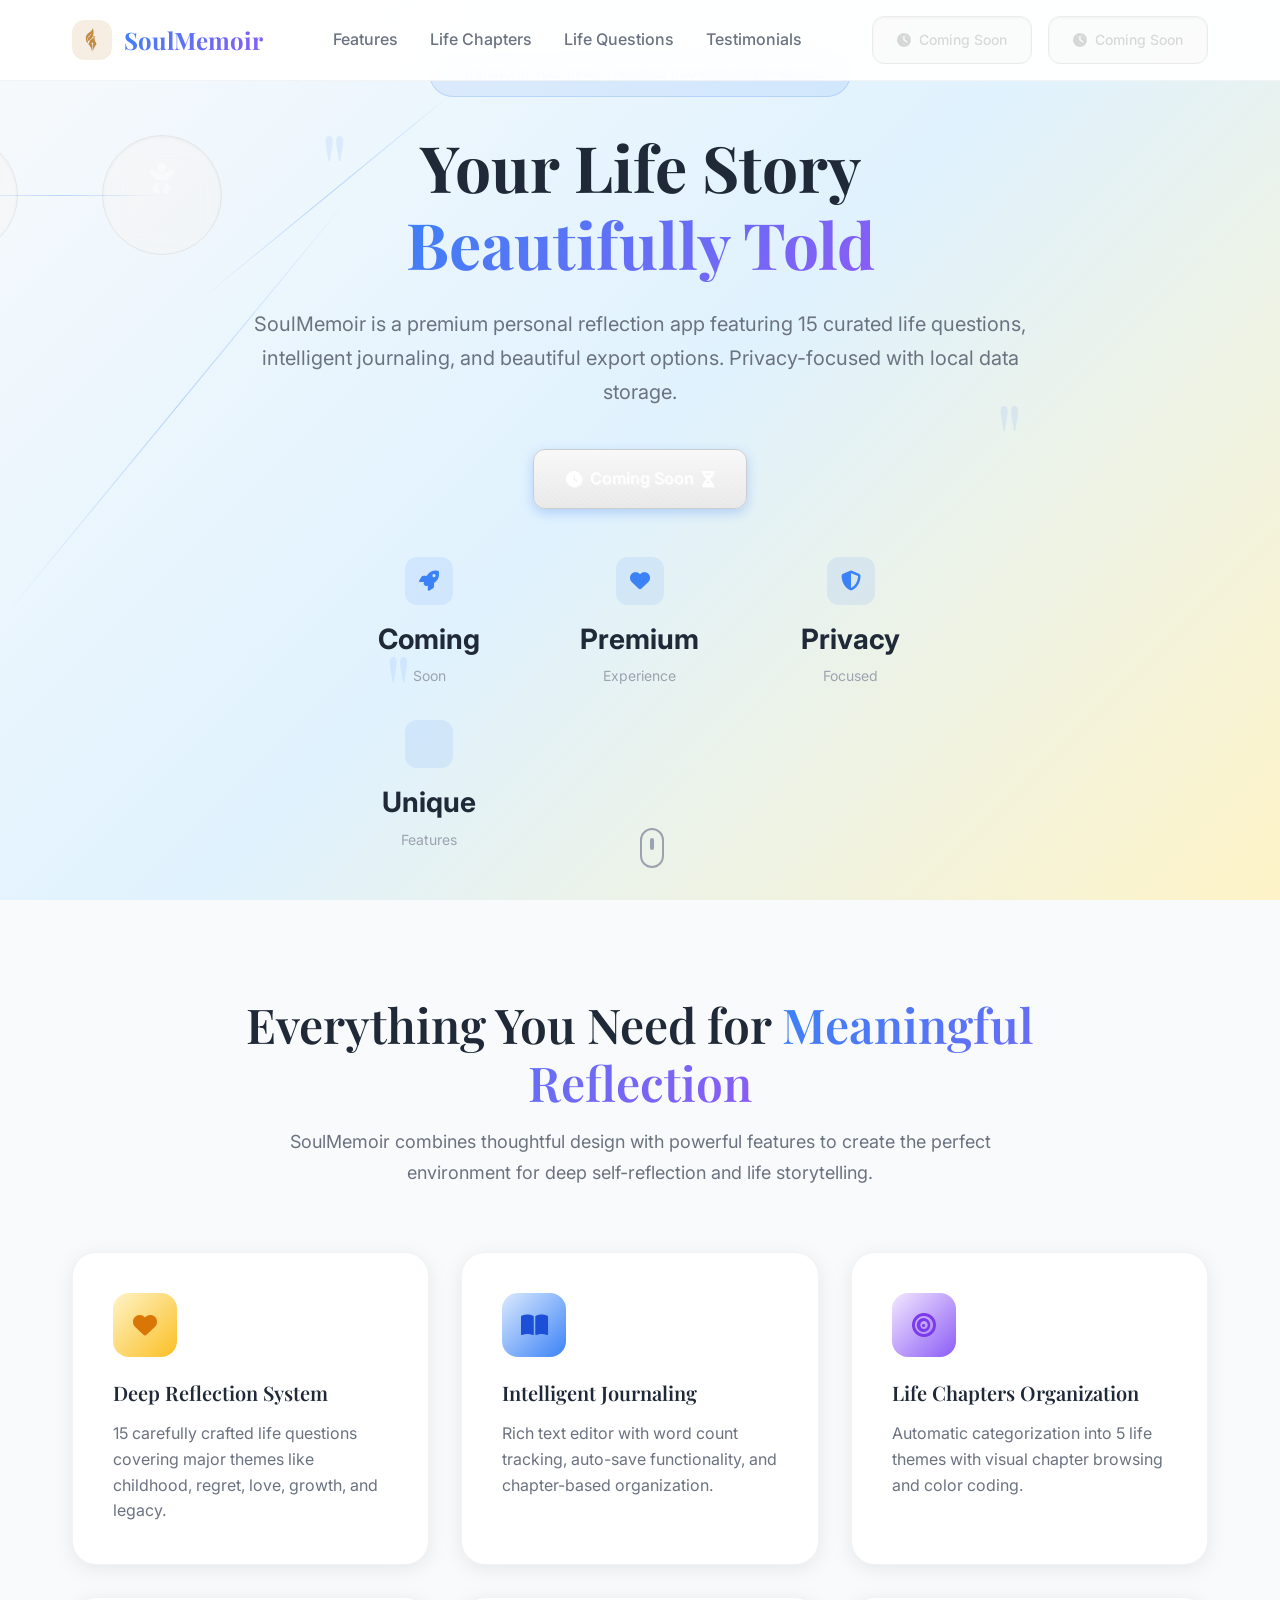
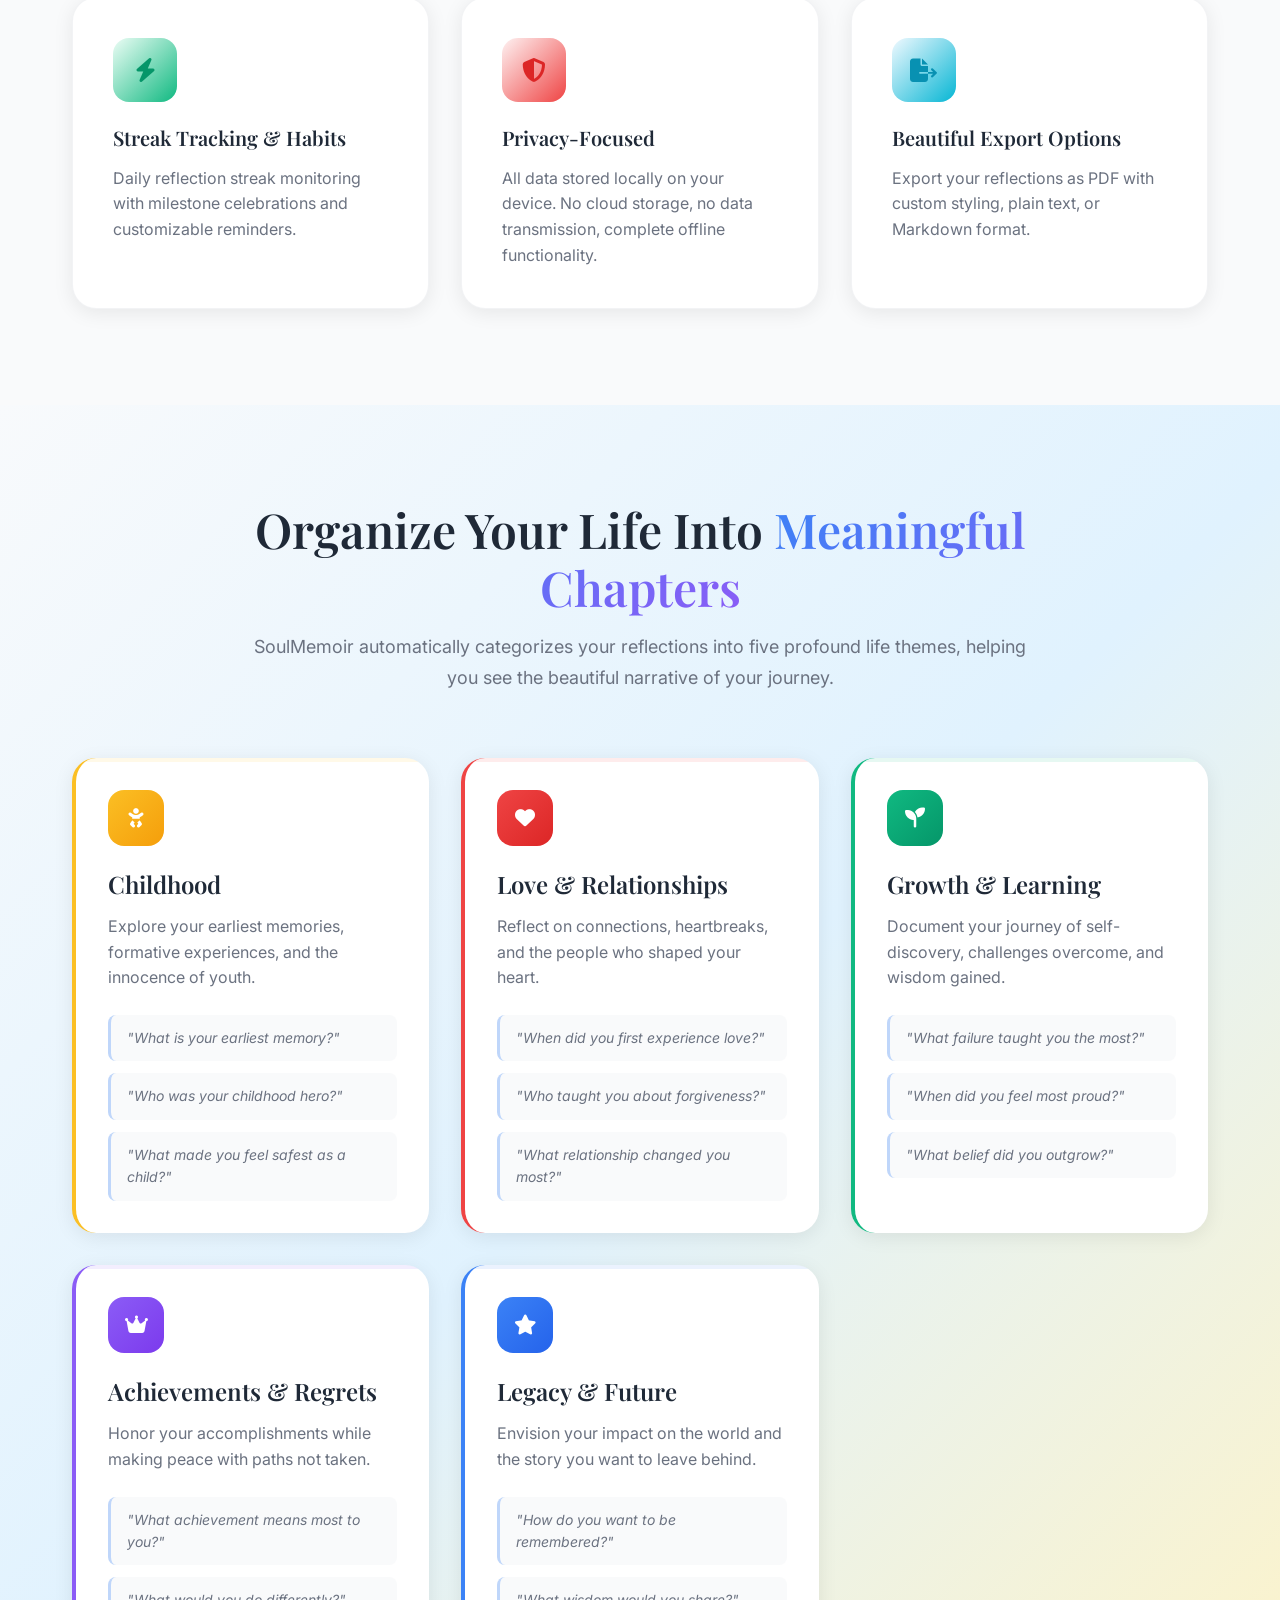
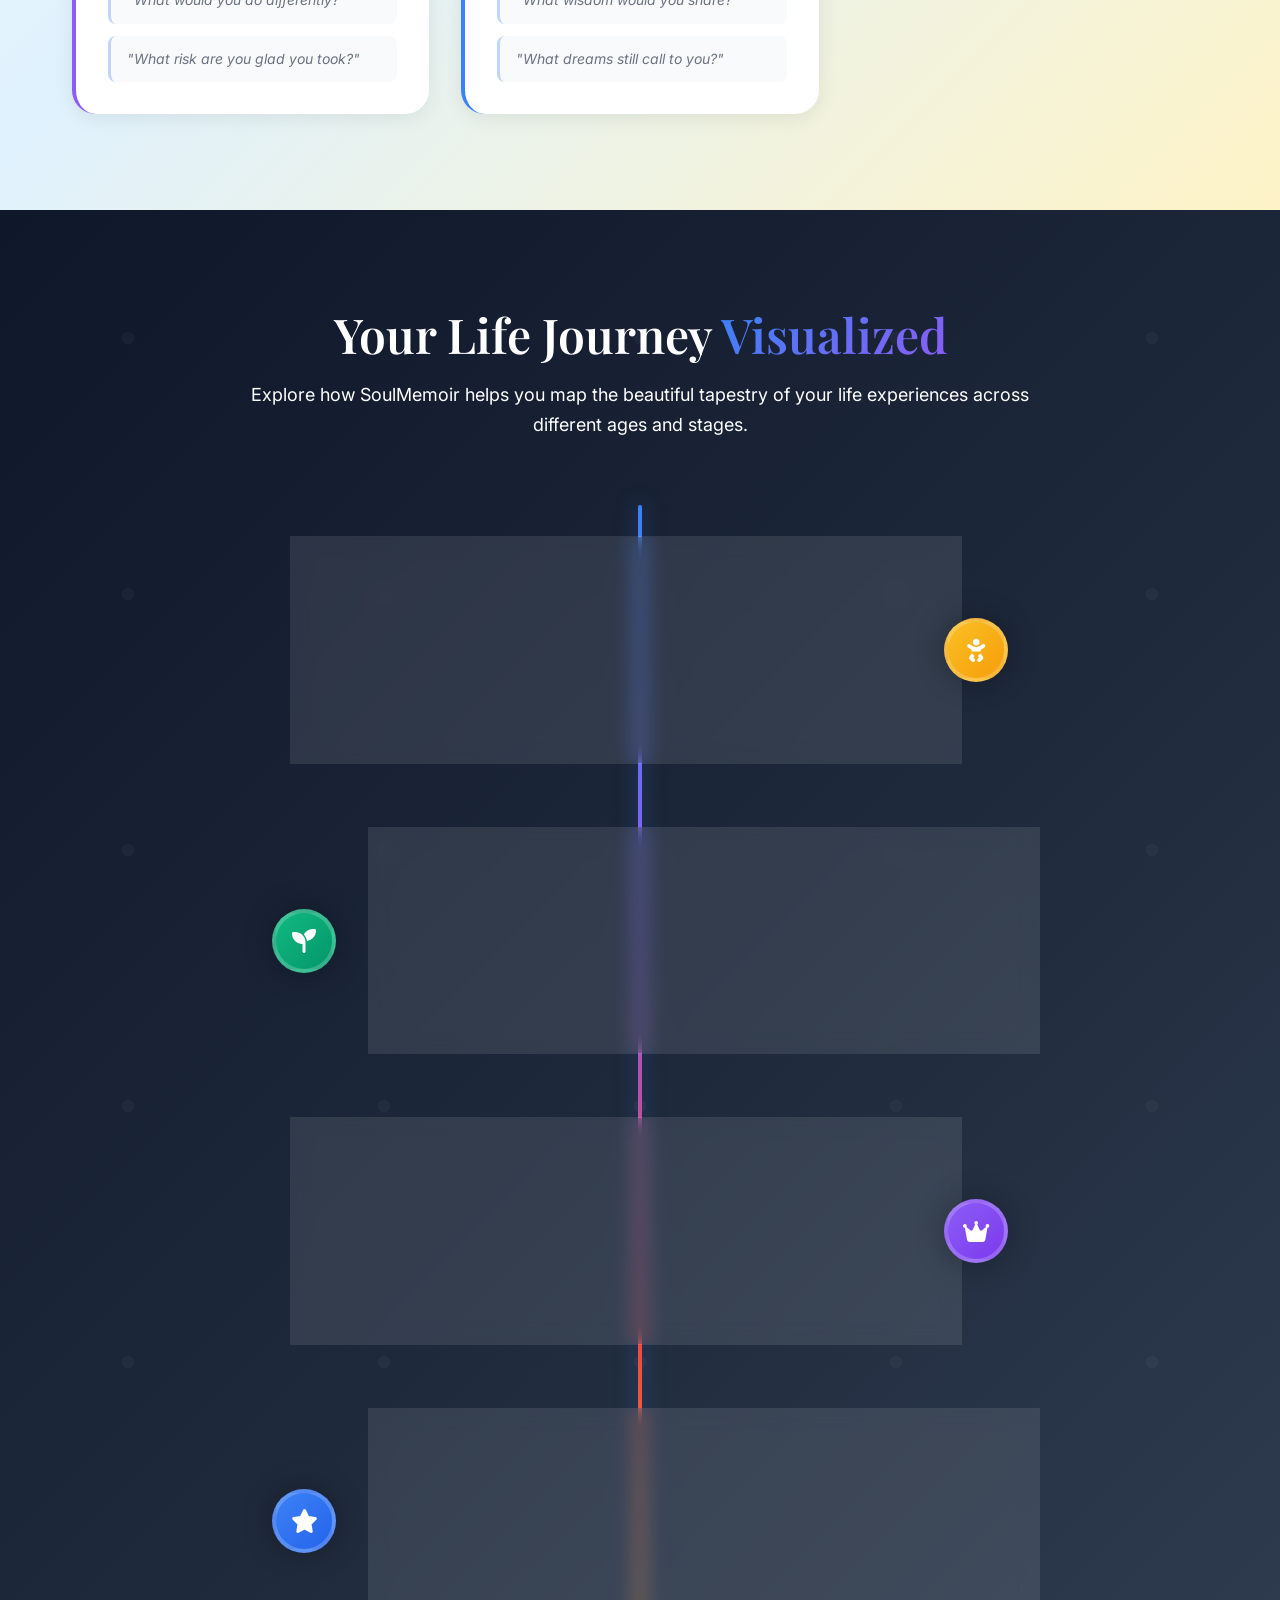
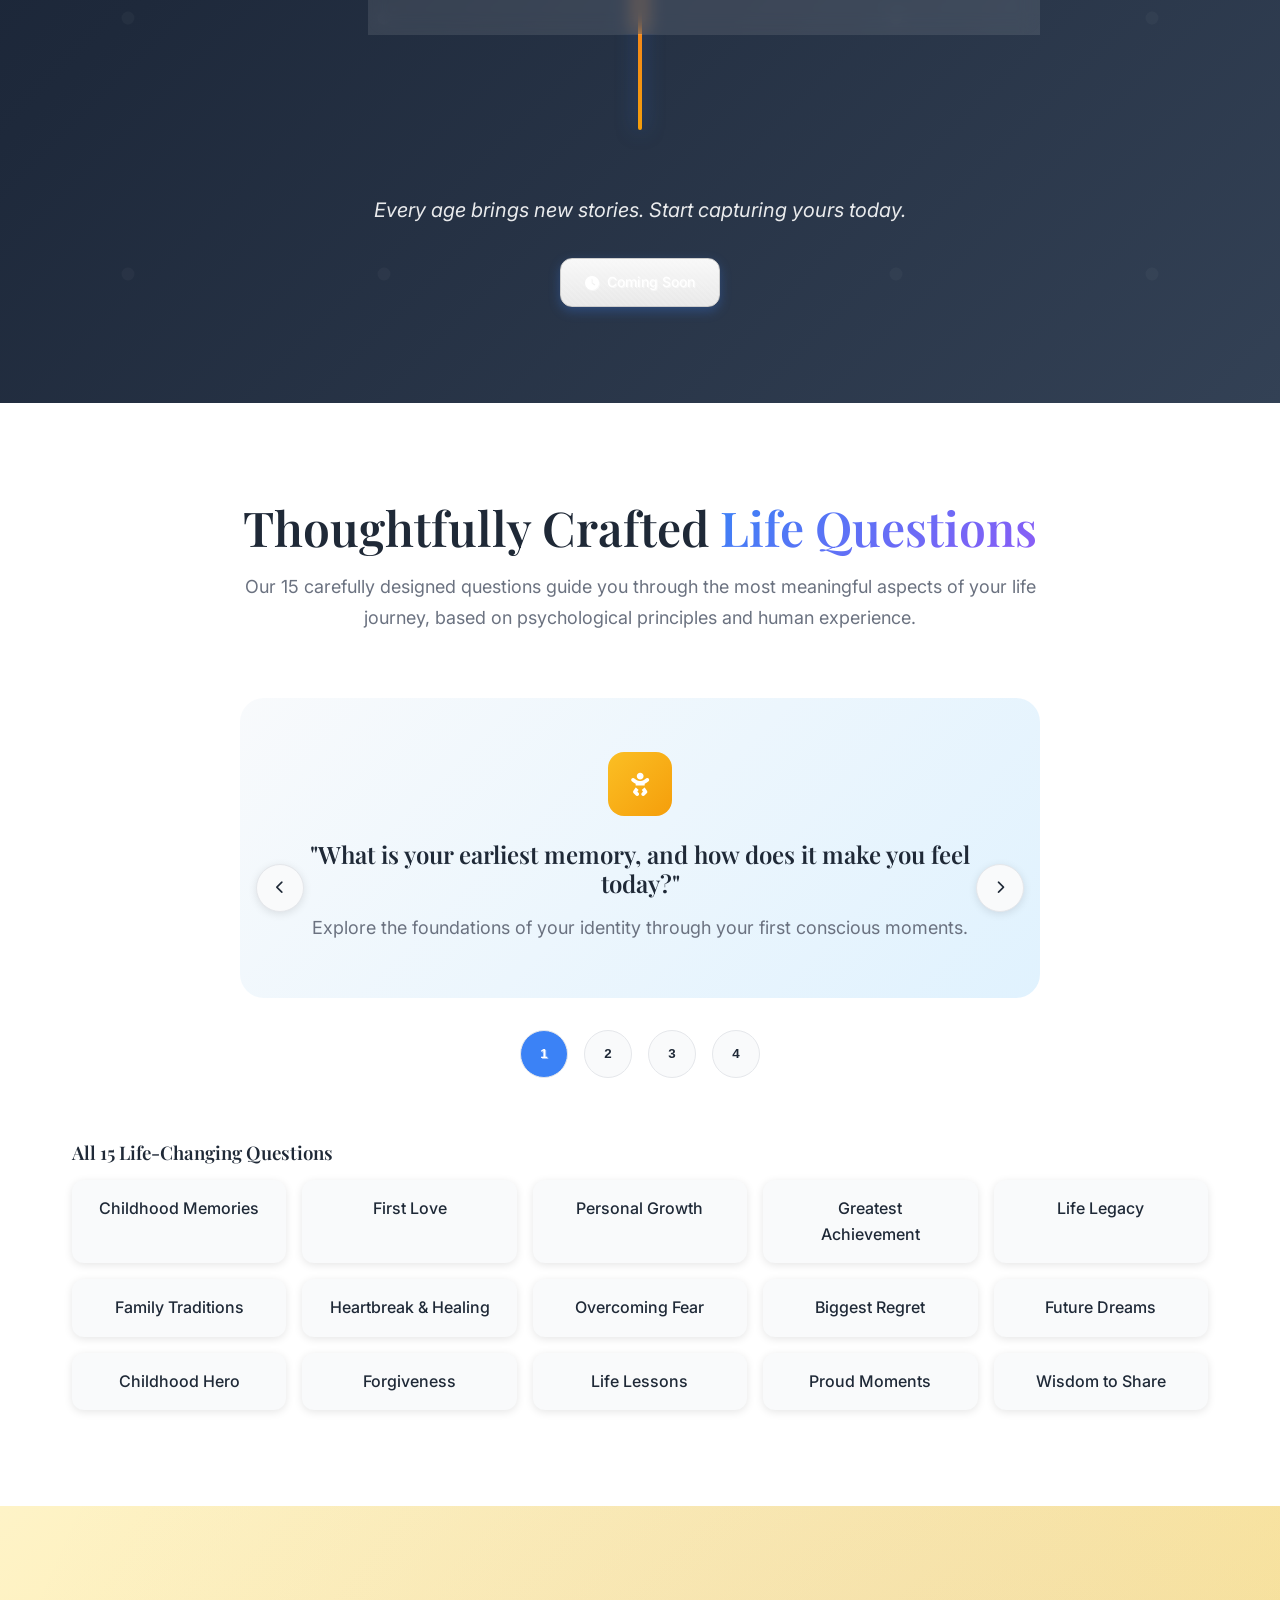
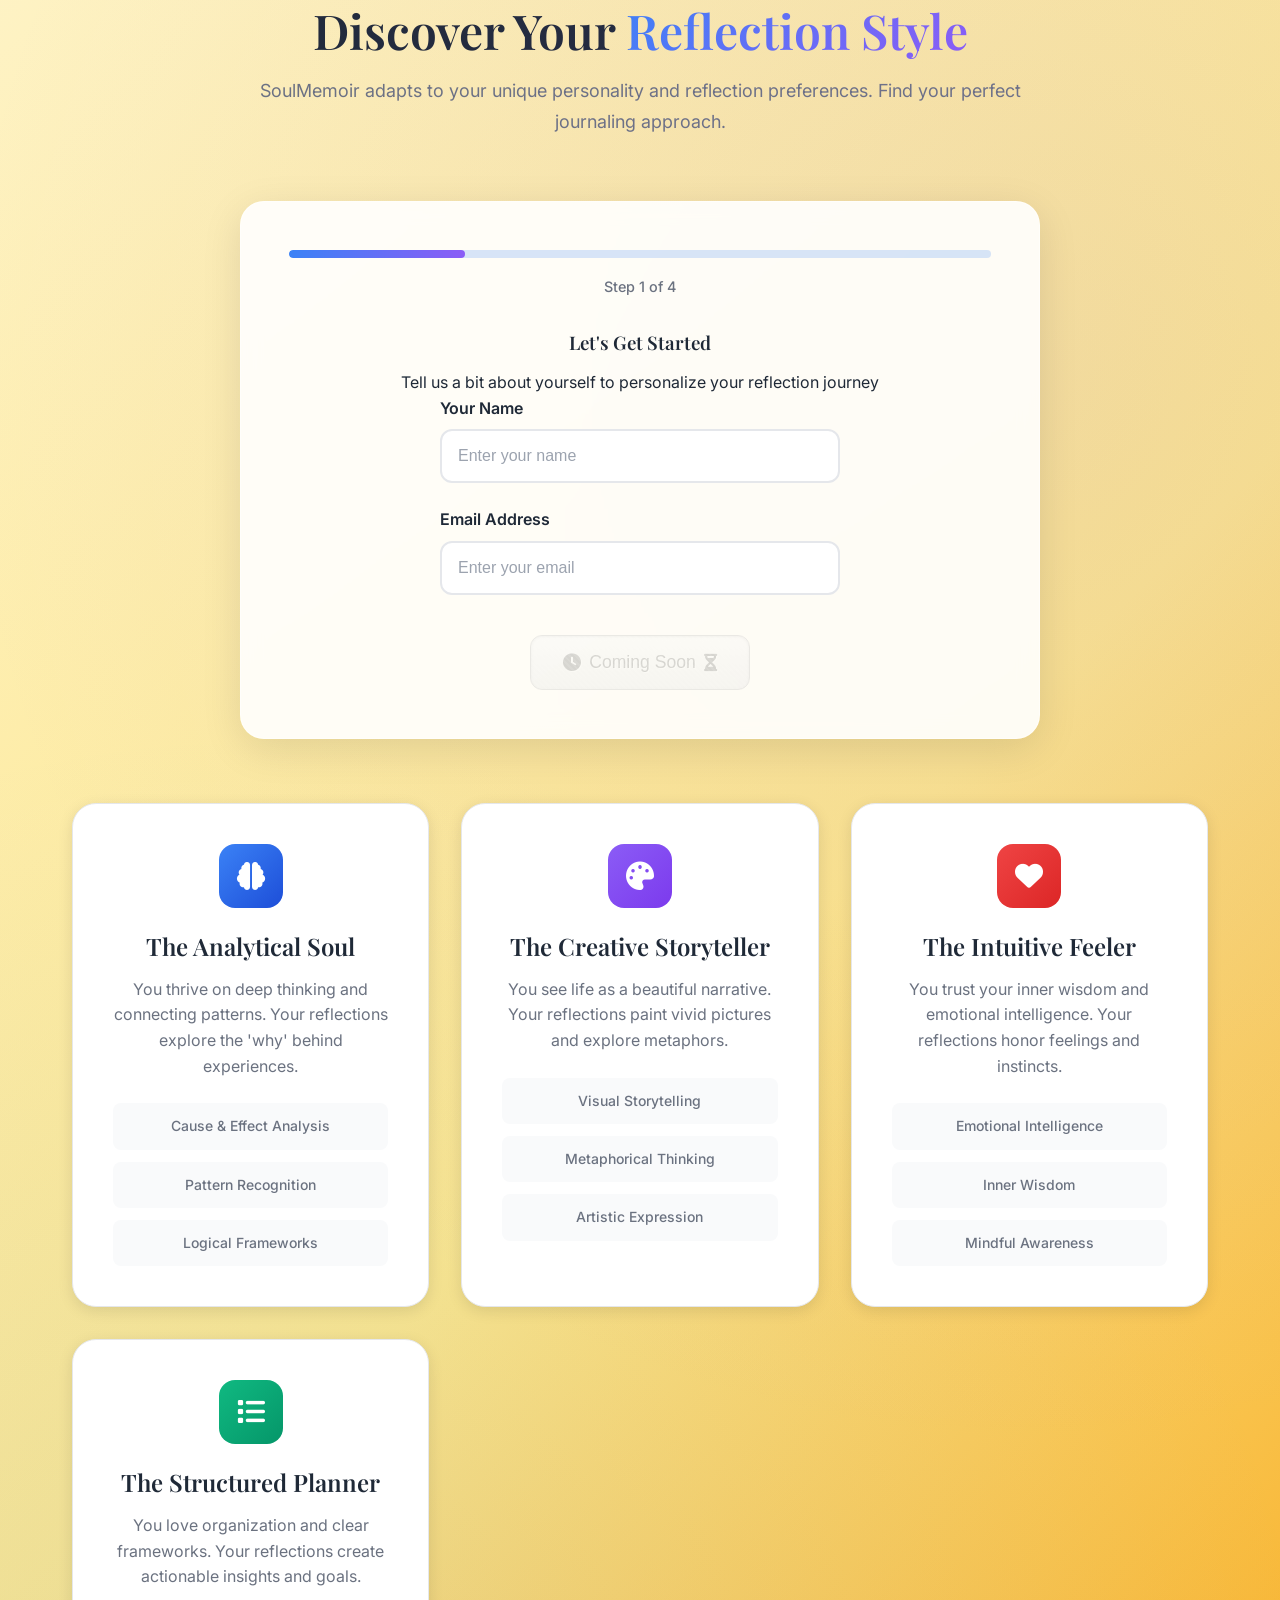
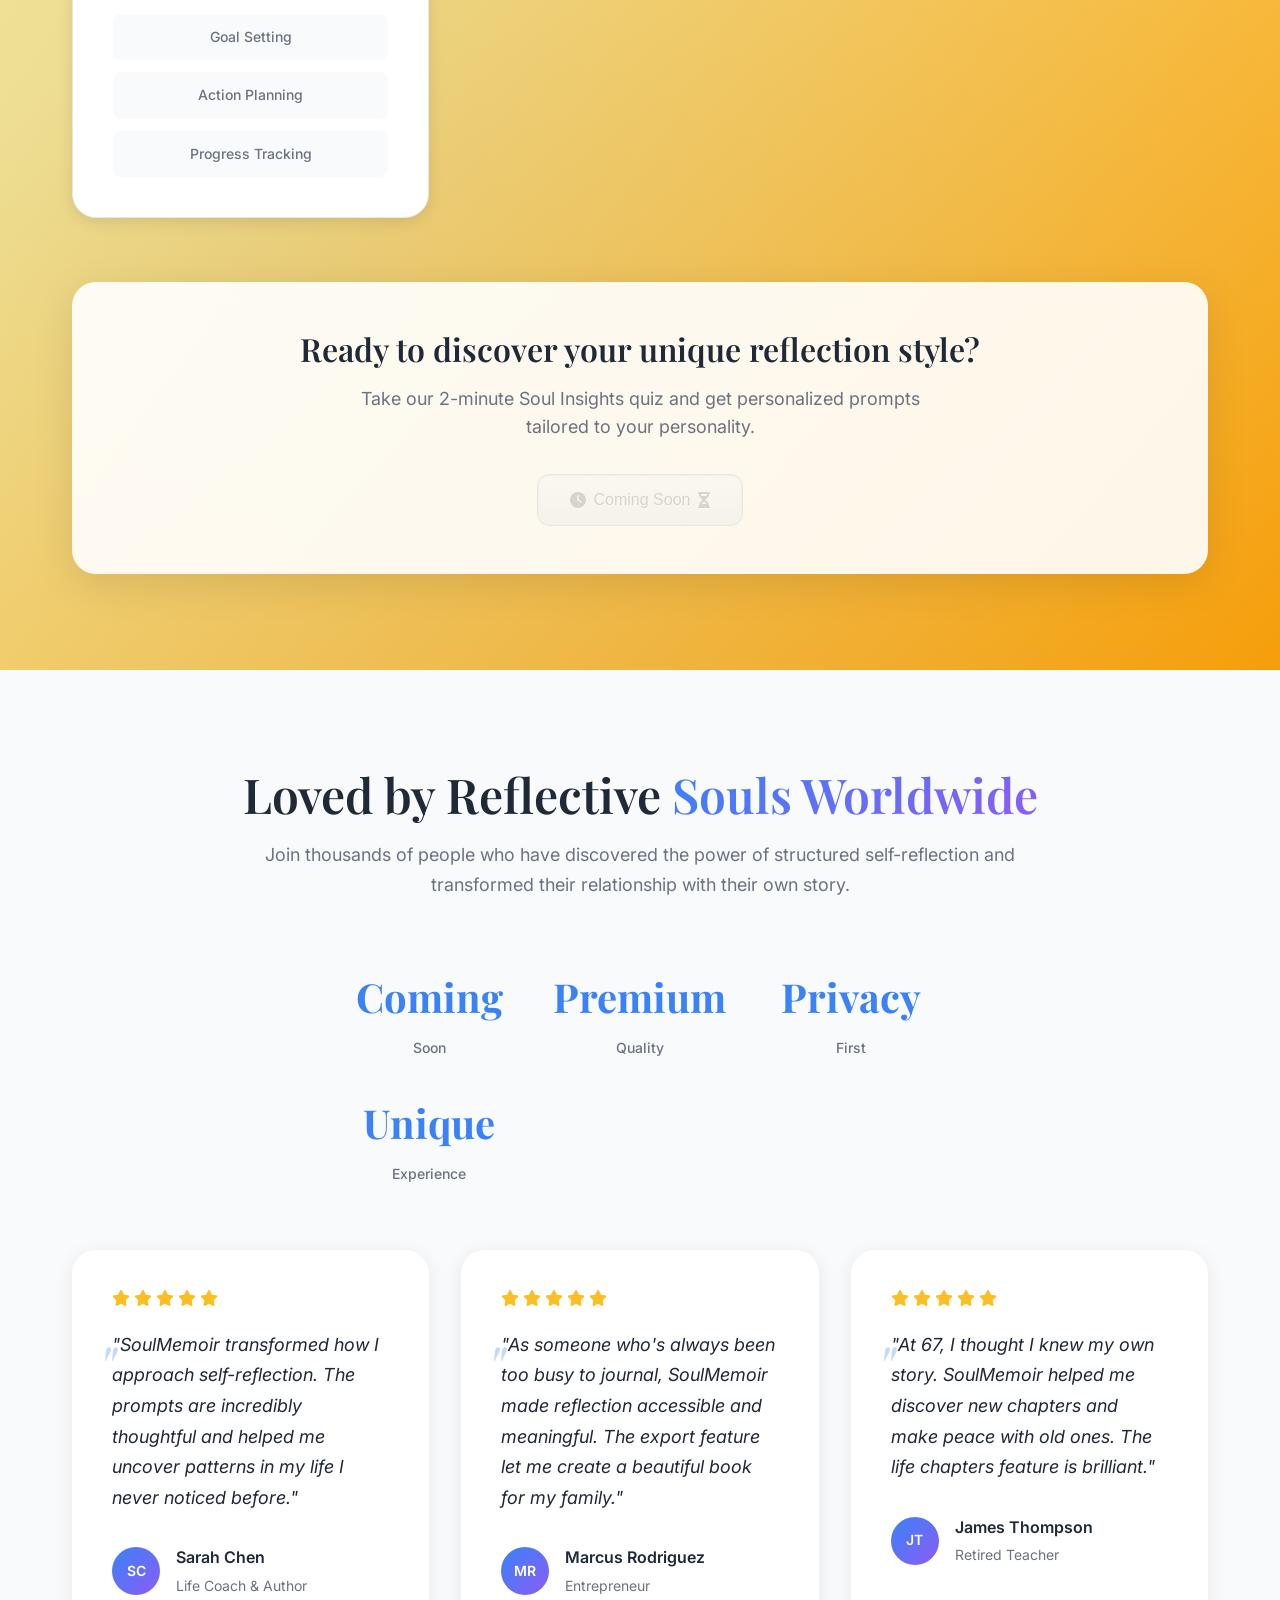
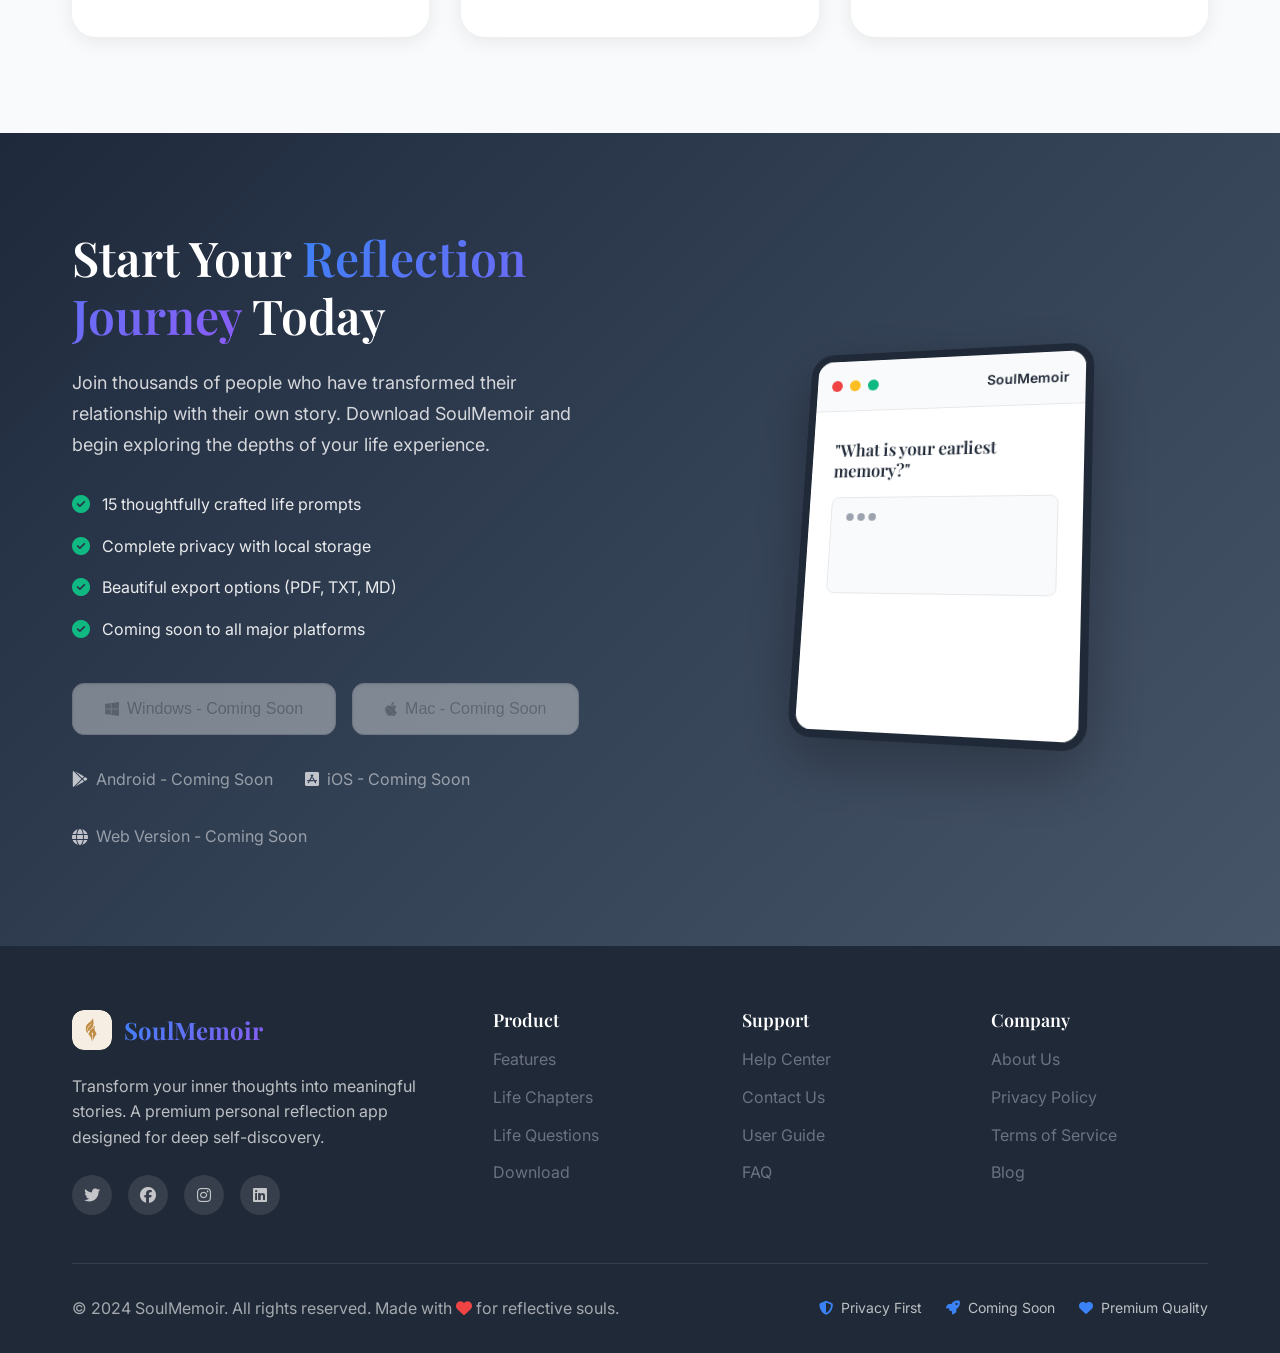
==== commit af8ca2fb: "Update logo filename to soulmemoir_brand_logo.png ✅ Logo Filename Update: - Updated header logo to u" ====
--- a/index.html
+++ b/index.html
@@ -47,7 +47,7 @@
         <nav class="nav">
             <div class="nav-brand">
                 <div class="logo">
-                    <img src="logo-3.png" alt="SoulMemoir Logo" class="logo-image">
+                    <img src="soulmemoir_brand_logo.png" alt="SoulMemoir Logo" class="logo-image">
                 </div>
                 <span class="brand-name">SoulMemoir</span>
             </div>
@@ -853,7 +853,7 @@
                 <div class="footer-brand">
                     <div class="footer-logo">
                         <div class="logo">
-                            <img src="logo-3.png" alt="SoulMemoir Logo" class="logo-image">
+                            <img src="soulmemoir_brand_logo.png" alt="SoulMemoir Logo" class="logo-image">
                         </div>
                         <span class="brand-name">SoulMemoir</span>
                     </div>
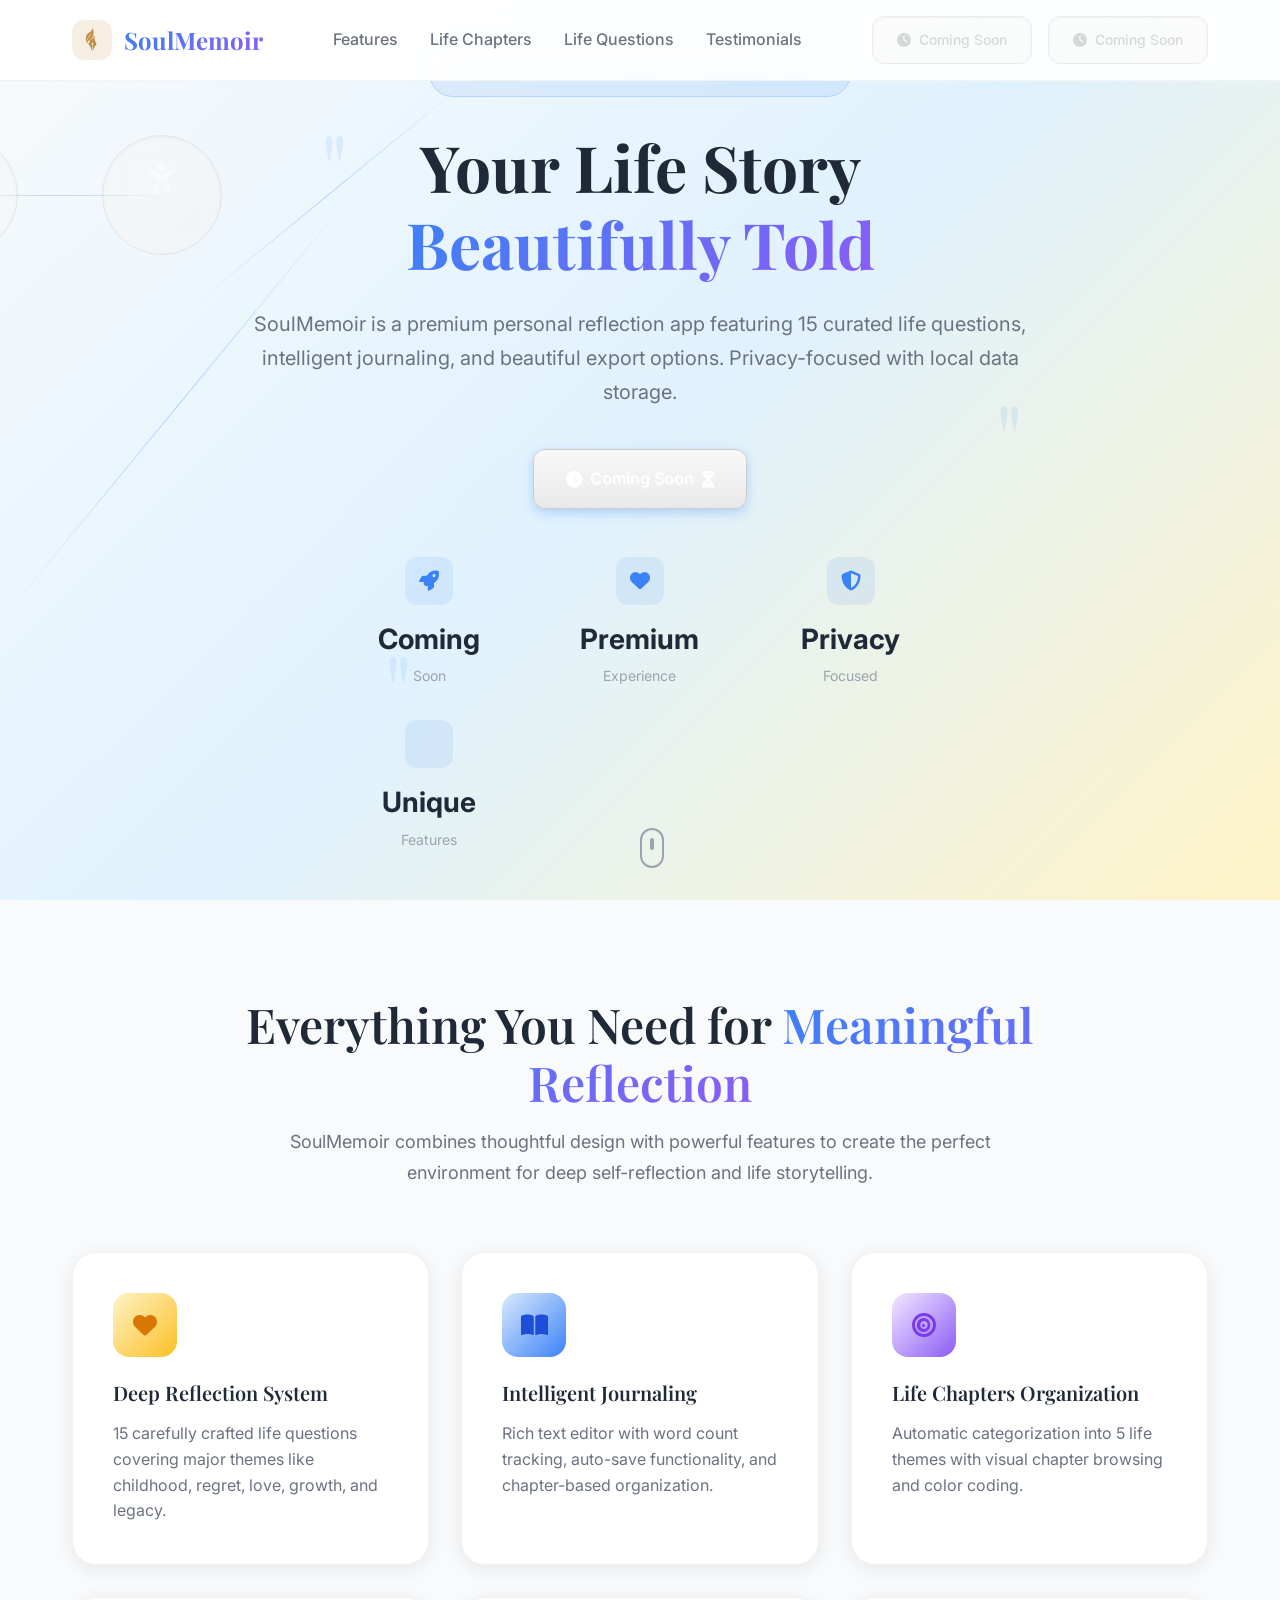
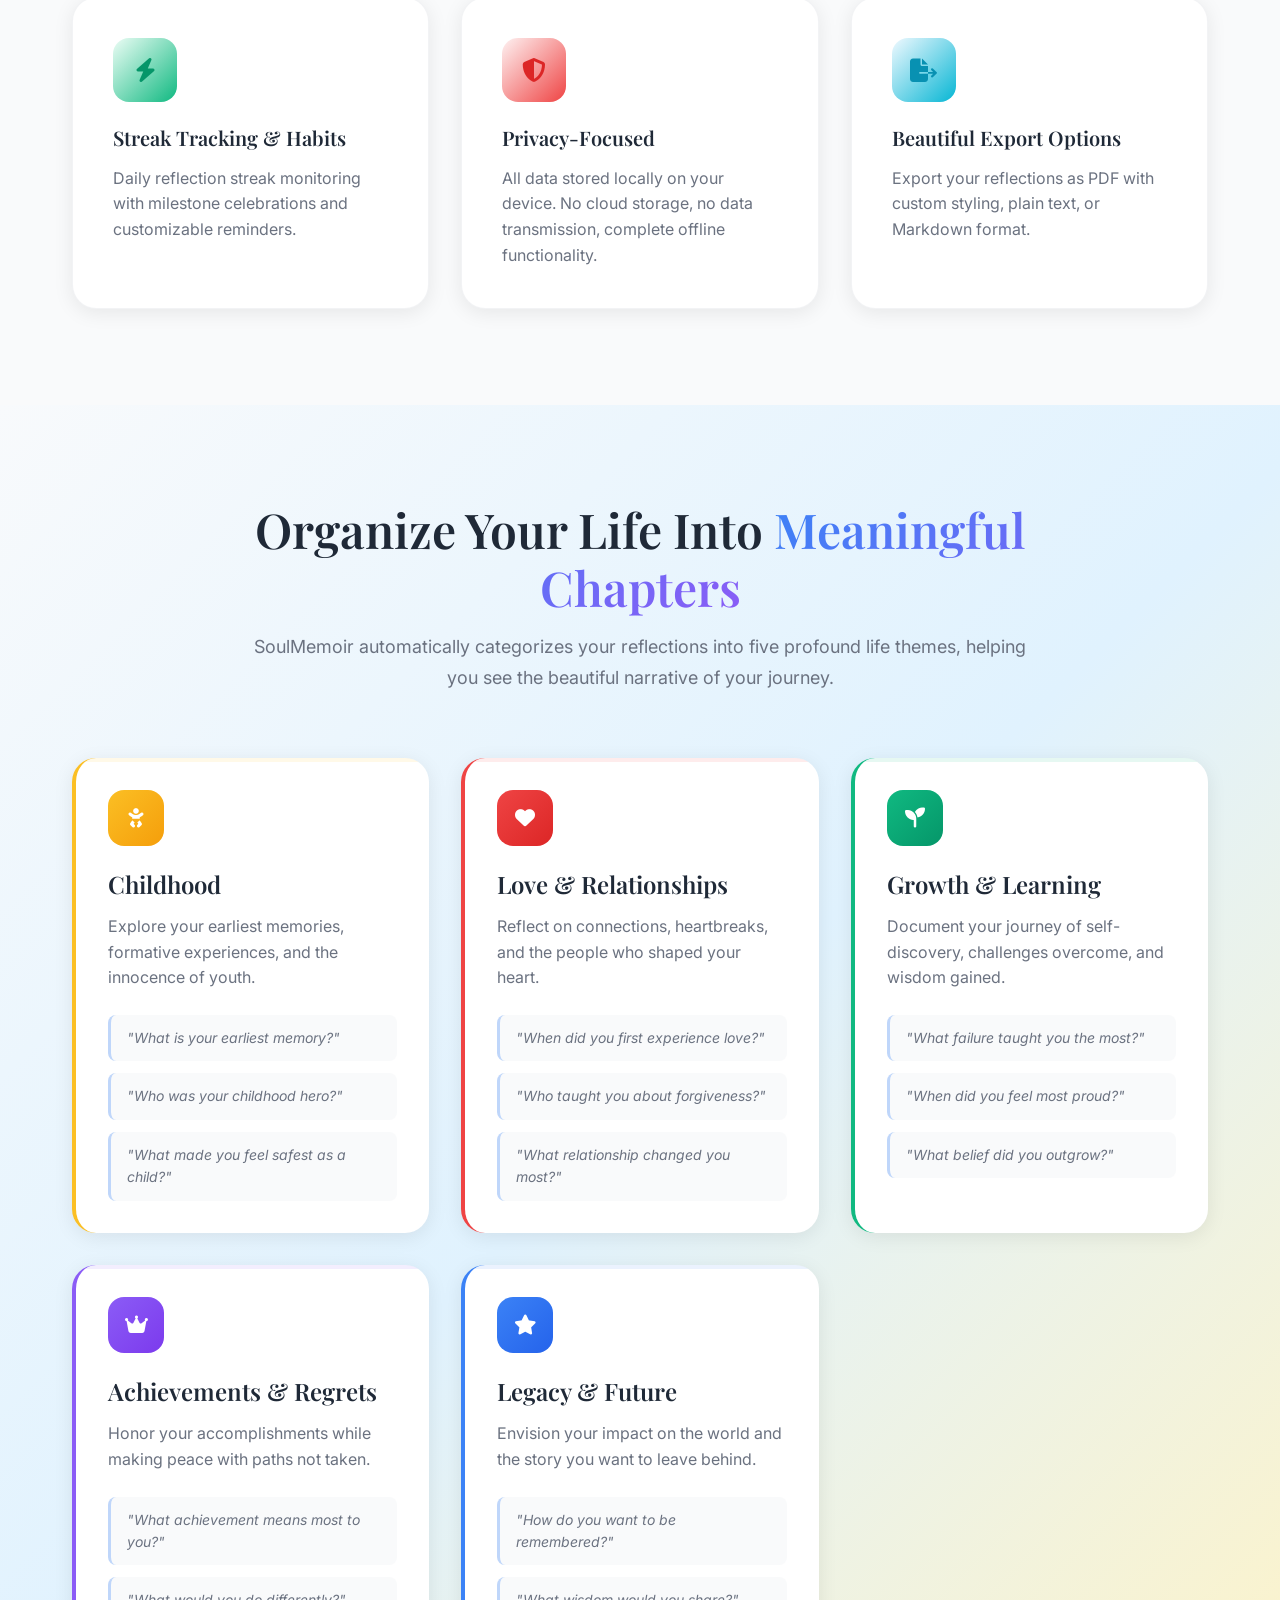
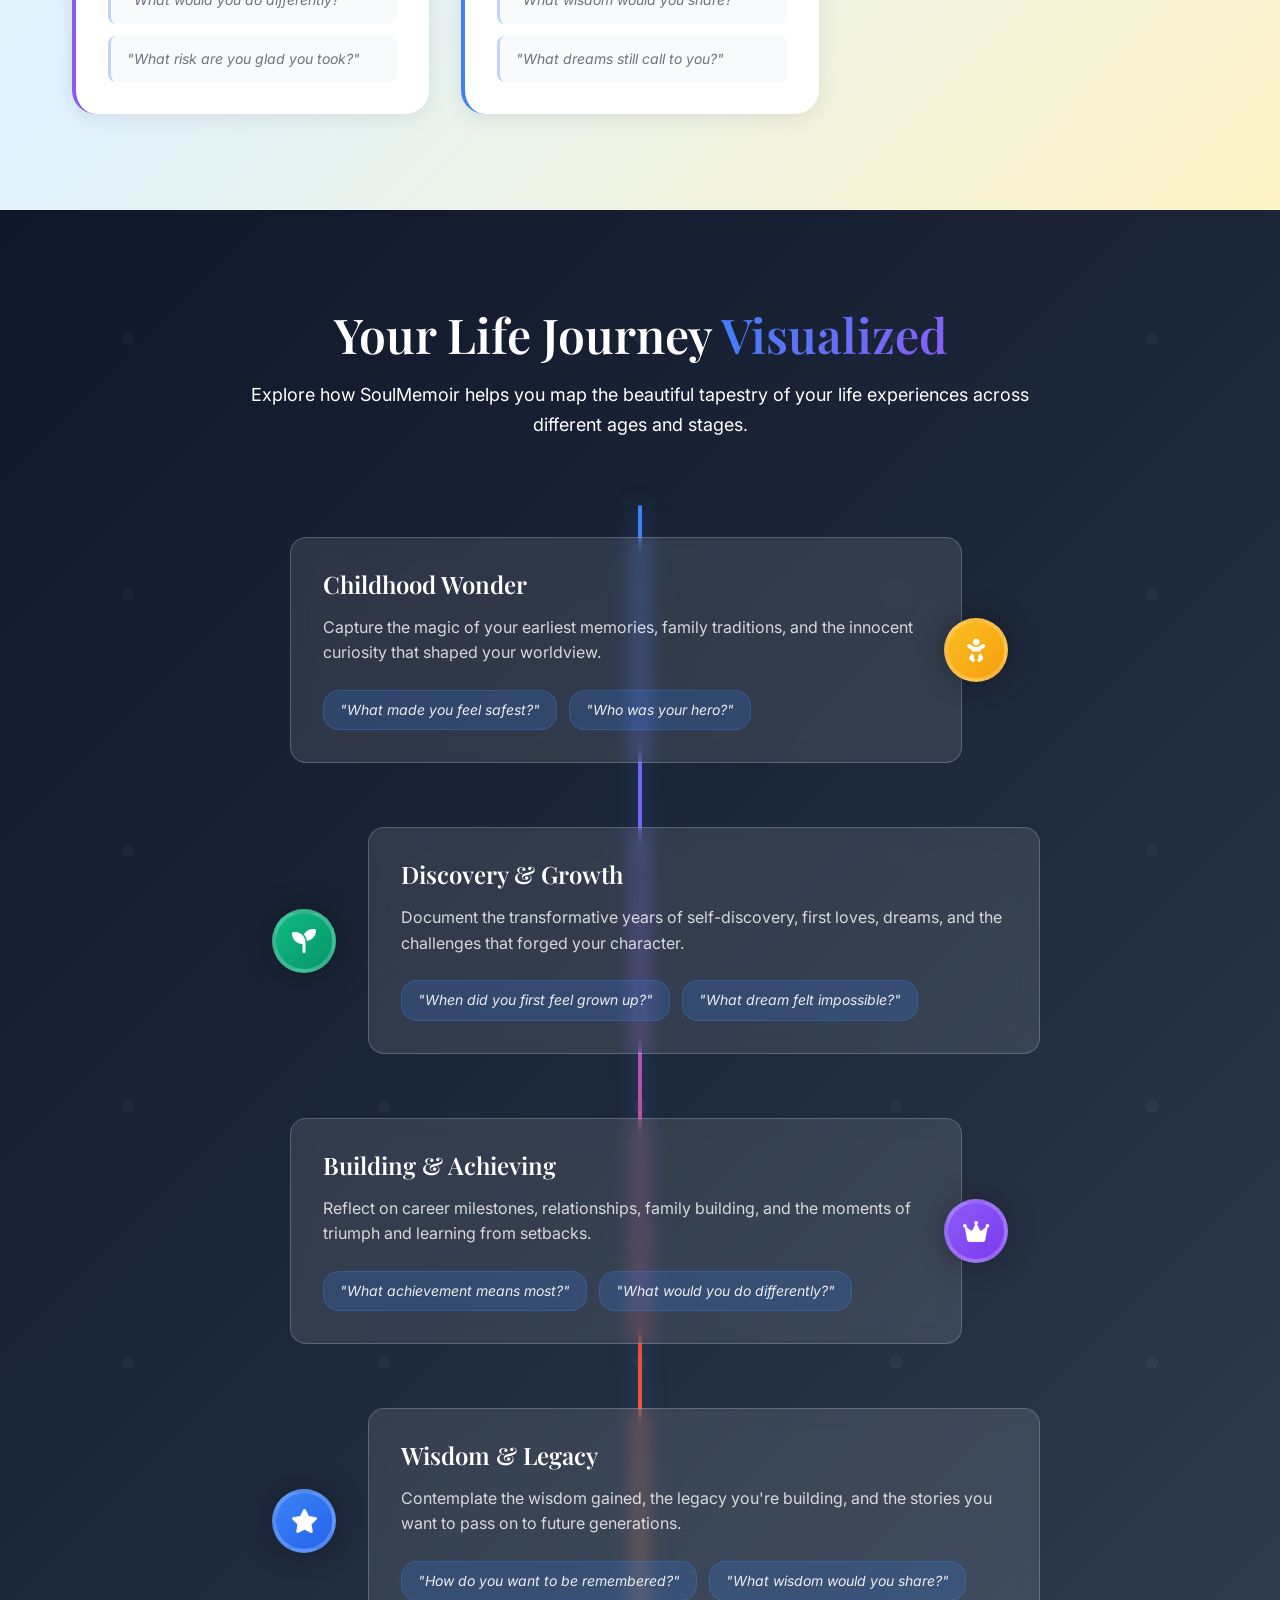
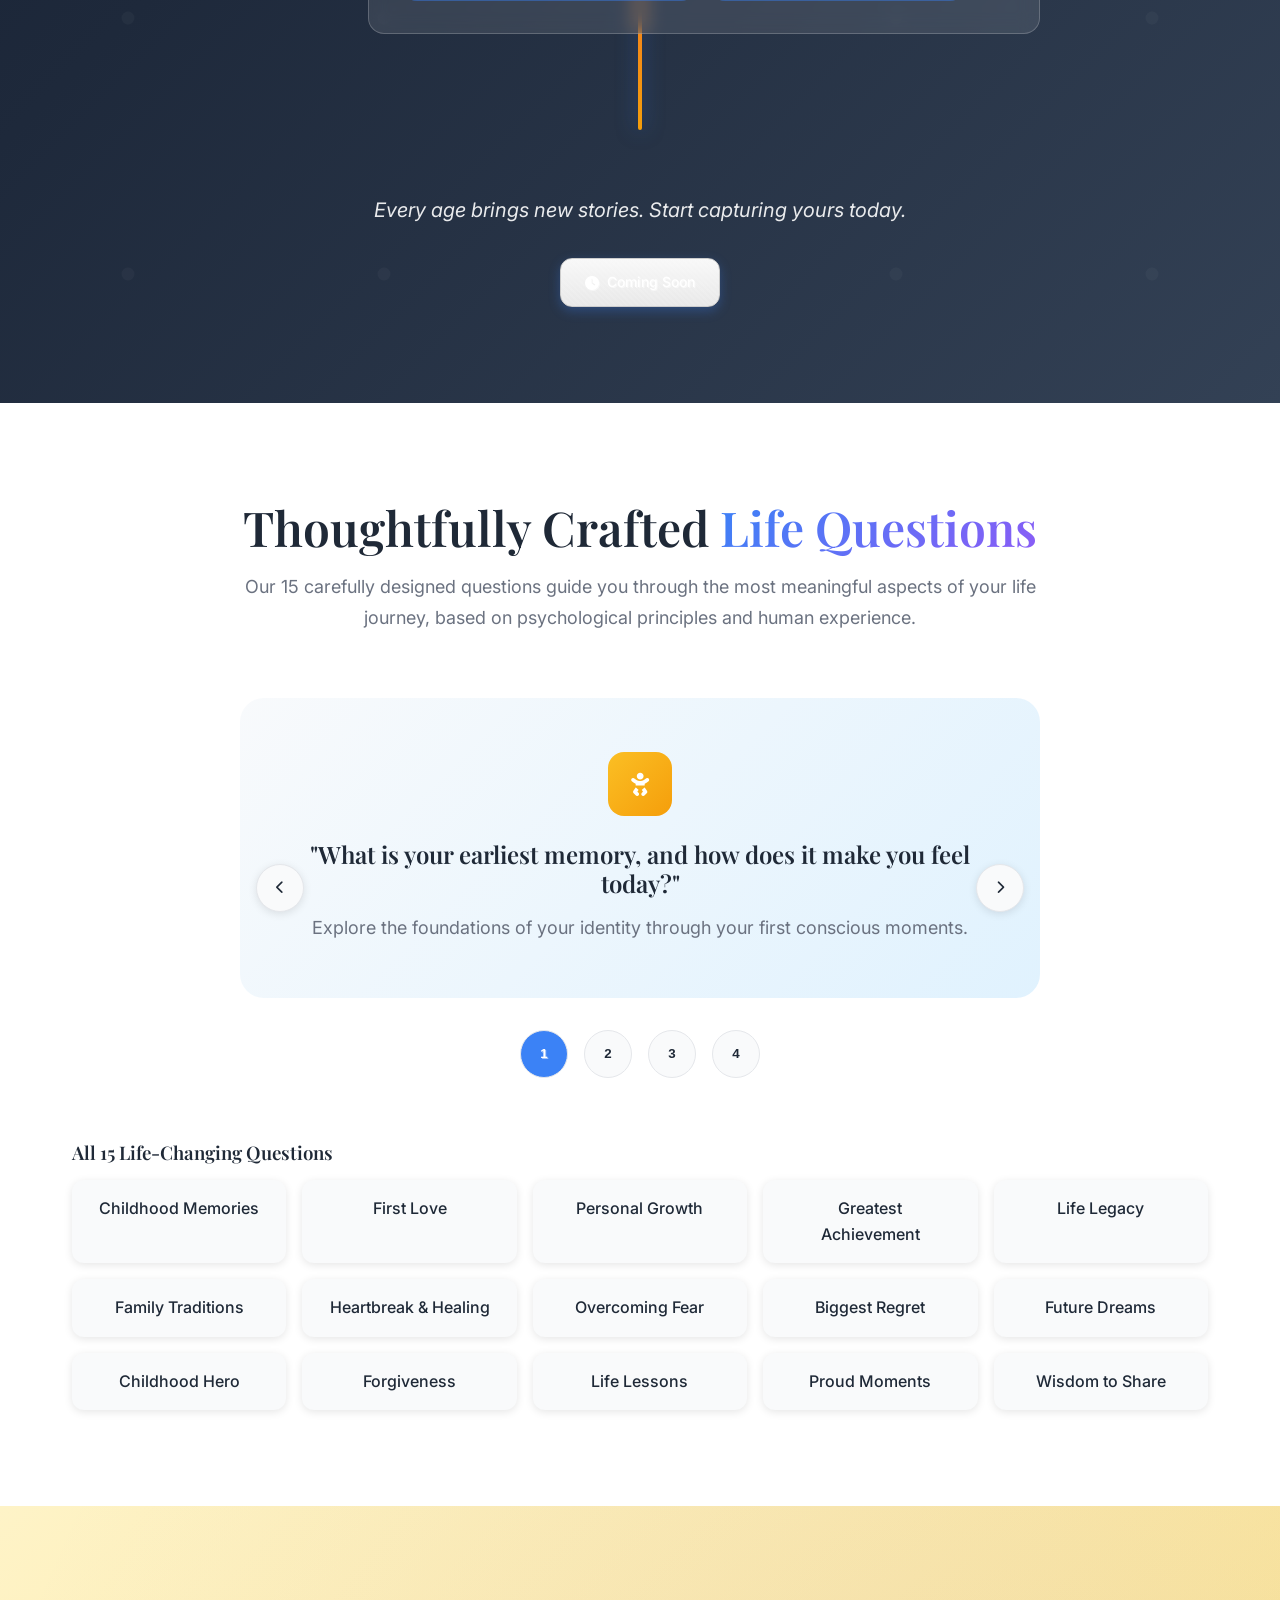
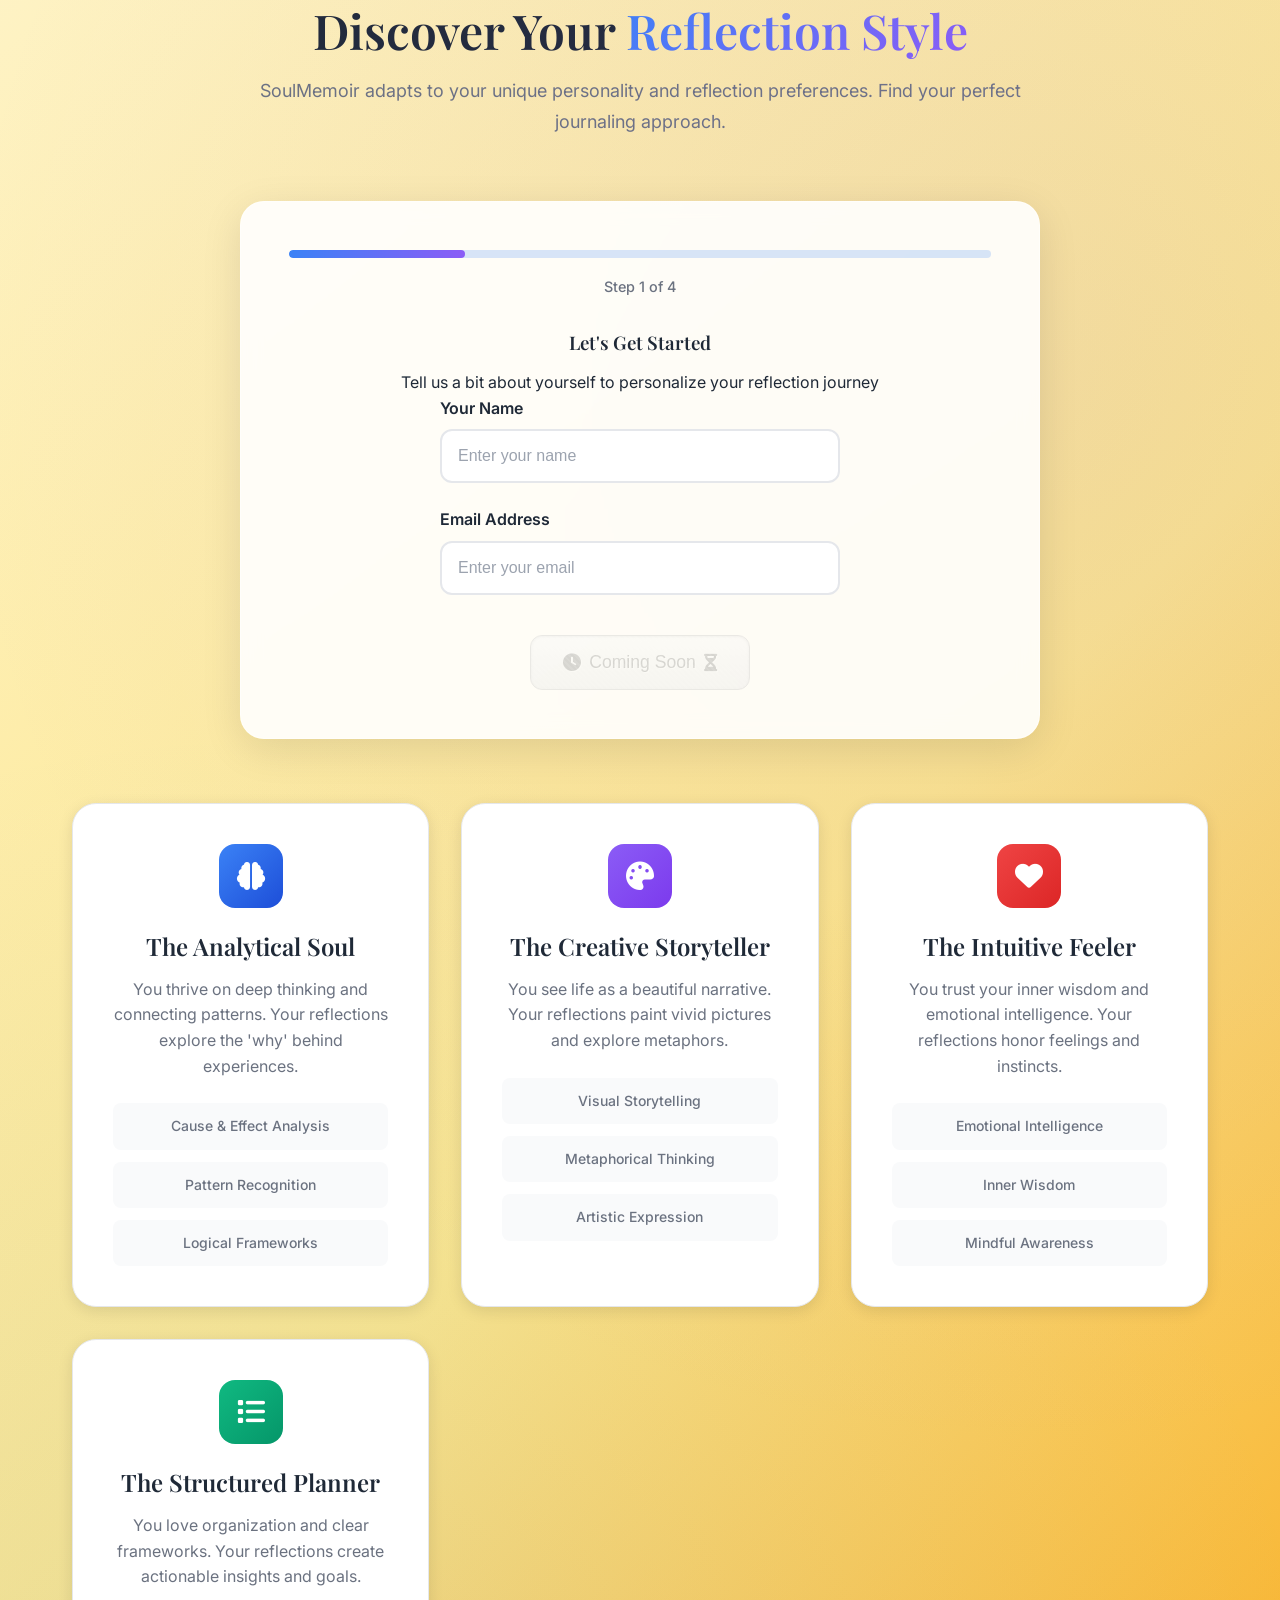
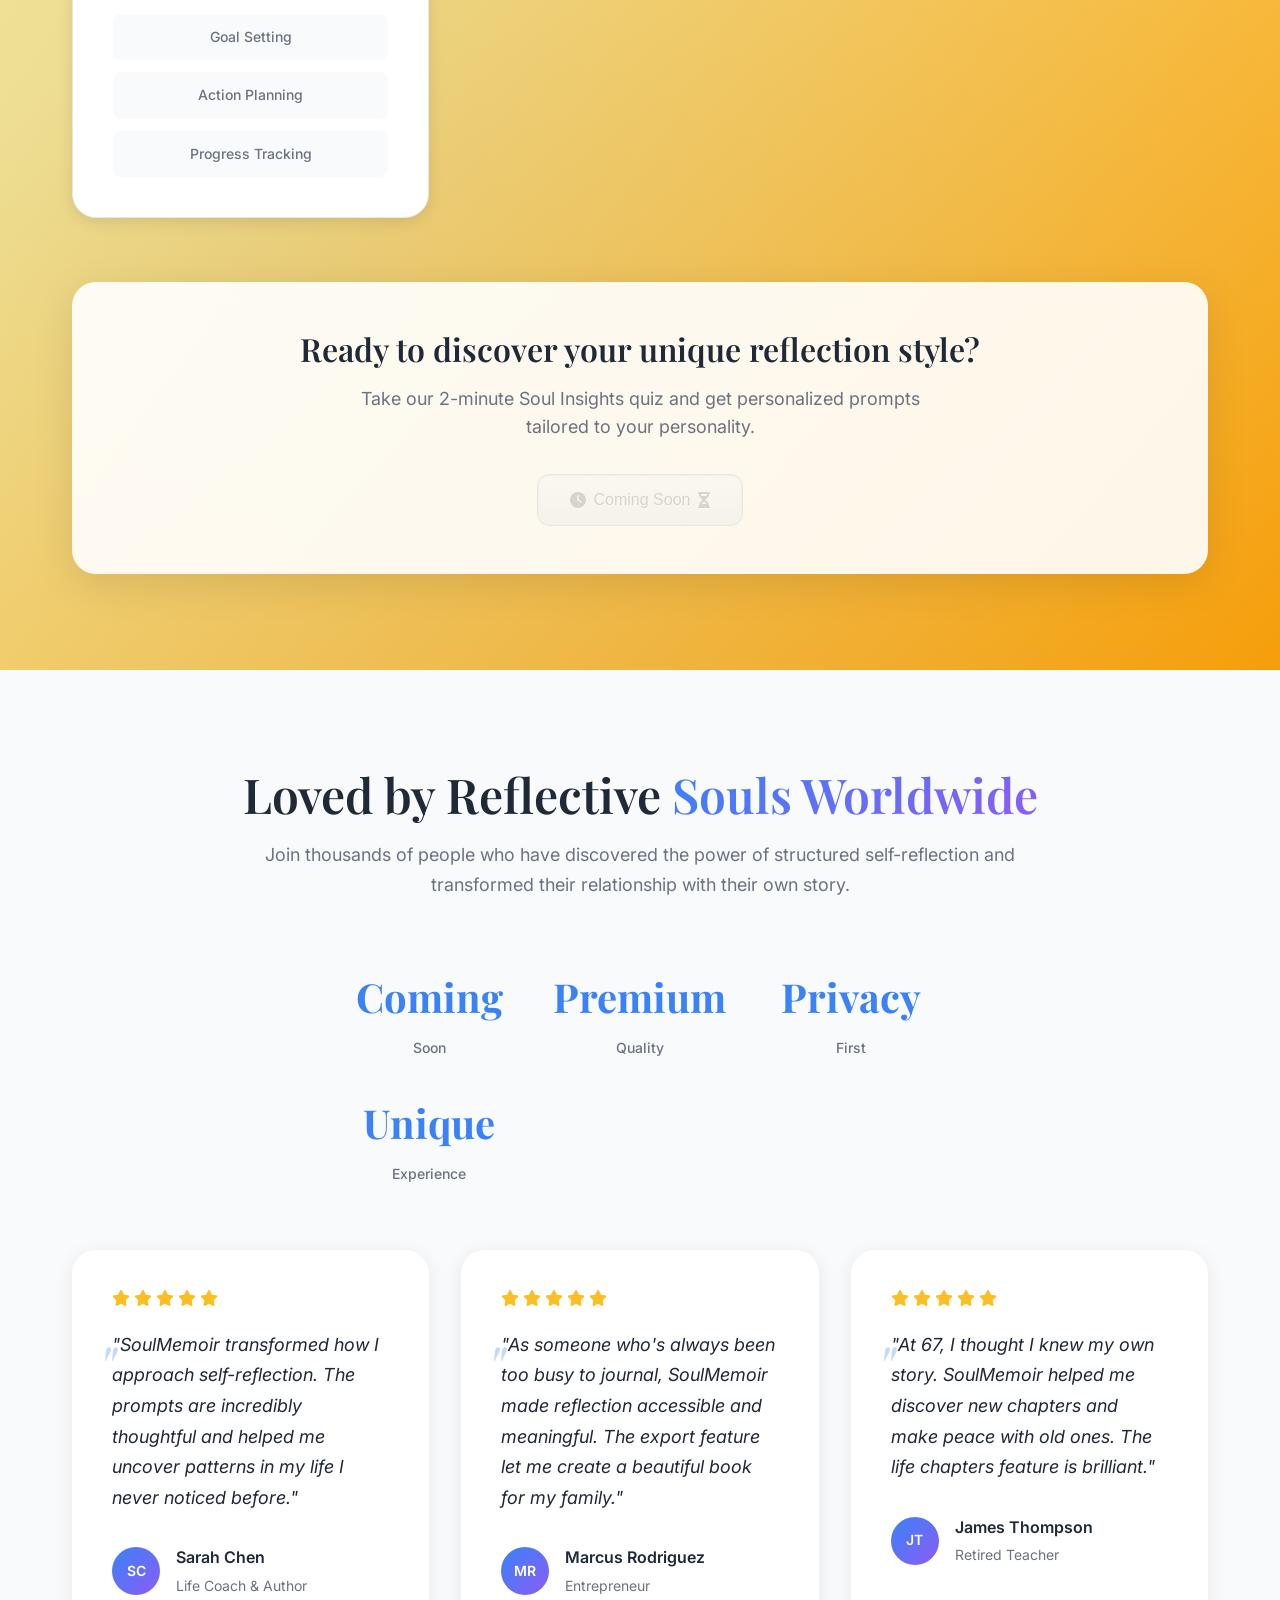
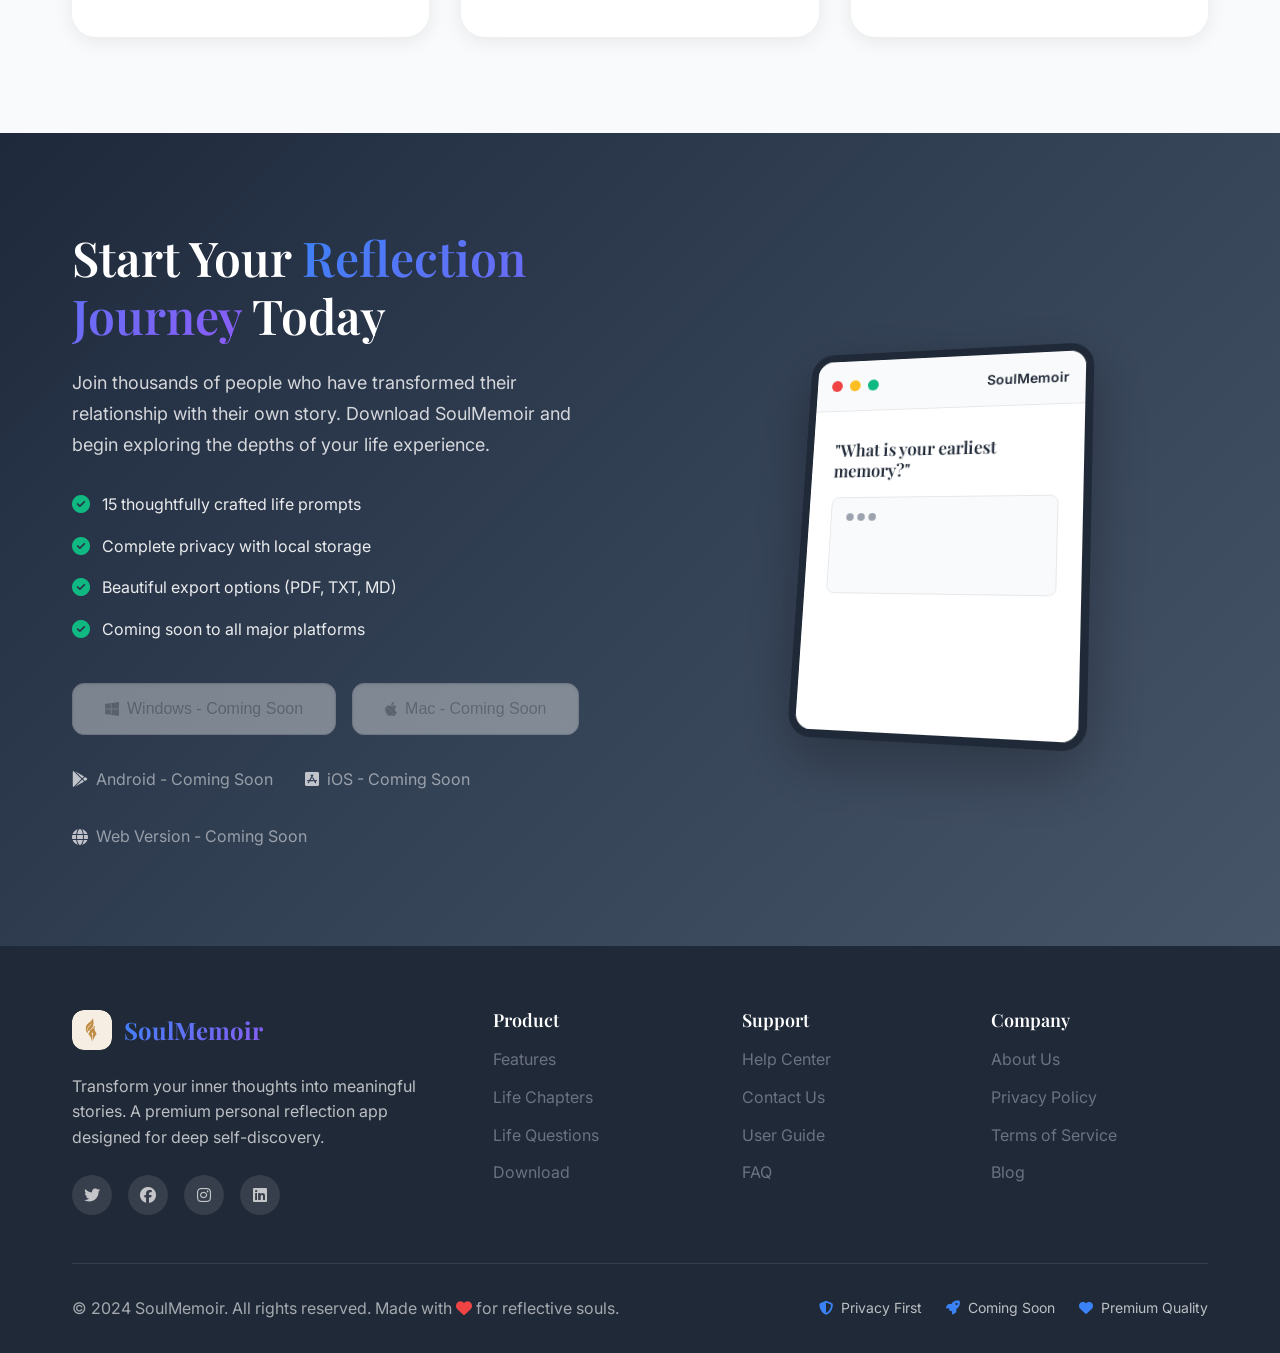
==== commit 21e5e988: "Add favicon and social media icons for search visibility � SEO & Icon Improvements: - Added favicon " ====
--- a/index.html
+++ b/index.html
@@ -24,12 +24,14 @@
     <meta property="og:url" content="https://soulmemoir.com/">
     <meta property="og:title" content="SoulMemoir - Personal Reflection & Life Story App">
     <meta property="og:description" content="Transform your inner thoughts into meaningful stories with SoulMemoir. A premium personal reflection app featuring 15 curated life questions, intelligent journaling, and beautiful export options.">
+    <meta property="og:image" content="https://soulmemoir.com/soulmemoir_brand_logo.png">
 
     <!-- Twitter -->
     <meta property="twitter:card" content="summary_large_image">
     <meta property="twitter:url" content="https://soulmemoir.com/">
     <meta property="twitter:title" content="SoulMemoir - Personal Reflection & Life Story App">
     <meta property="twitter:description" content="Transform your inner thoughts into meaningful stories with SoulMemoir. Privacy-focused personal reflection app with 15 curated life questions.">
+    <meta property="twitter:image" content="https://soulmemoir.com/soulmemoir_brand_logo.png">
 
     <!-- Fonts -->
     <link rel="preconnect" href="https://fonts.googleapis.com">
@@ -38,6 +40,15 @@
 
     <!-- Icons -->
     <link rel="stylesheet" href="https://cdnjs.cloudflare.com/ajax/libs/font-awesome/6.4.0/css/all.min.css">
+
+    <!-- Favicon -->
+    <link rel="icon" type="image/png" sizes="32x32" href="soulmemoir_brand_logo.png">
+    <link rel="icon" type="image/png" sizes="16x16" href="soulmemoir_brand_logo.png">
+    <link rel="apple-touch-icon" sizes="180x180" href="soulmemoir_brand_logo.png">
+    <link rel="shortcut icon" href="soulmemoir_brand_logo.png">
+    <meta name="msapplication-TileImage" content="soulmemoir_brand_logo.png">
+    <meta name="msapplication-TileColor" content="#3b82f6">
+    <meta name="theme-color" content="#3b82f6">
 
     <link rel="stylesheet" href="styles.css">
 </head>
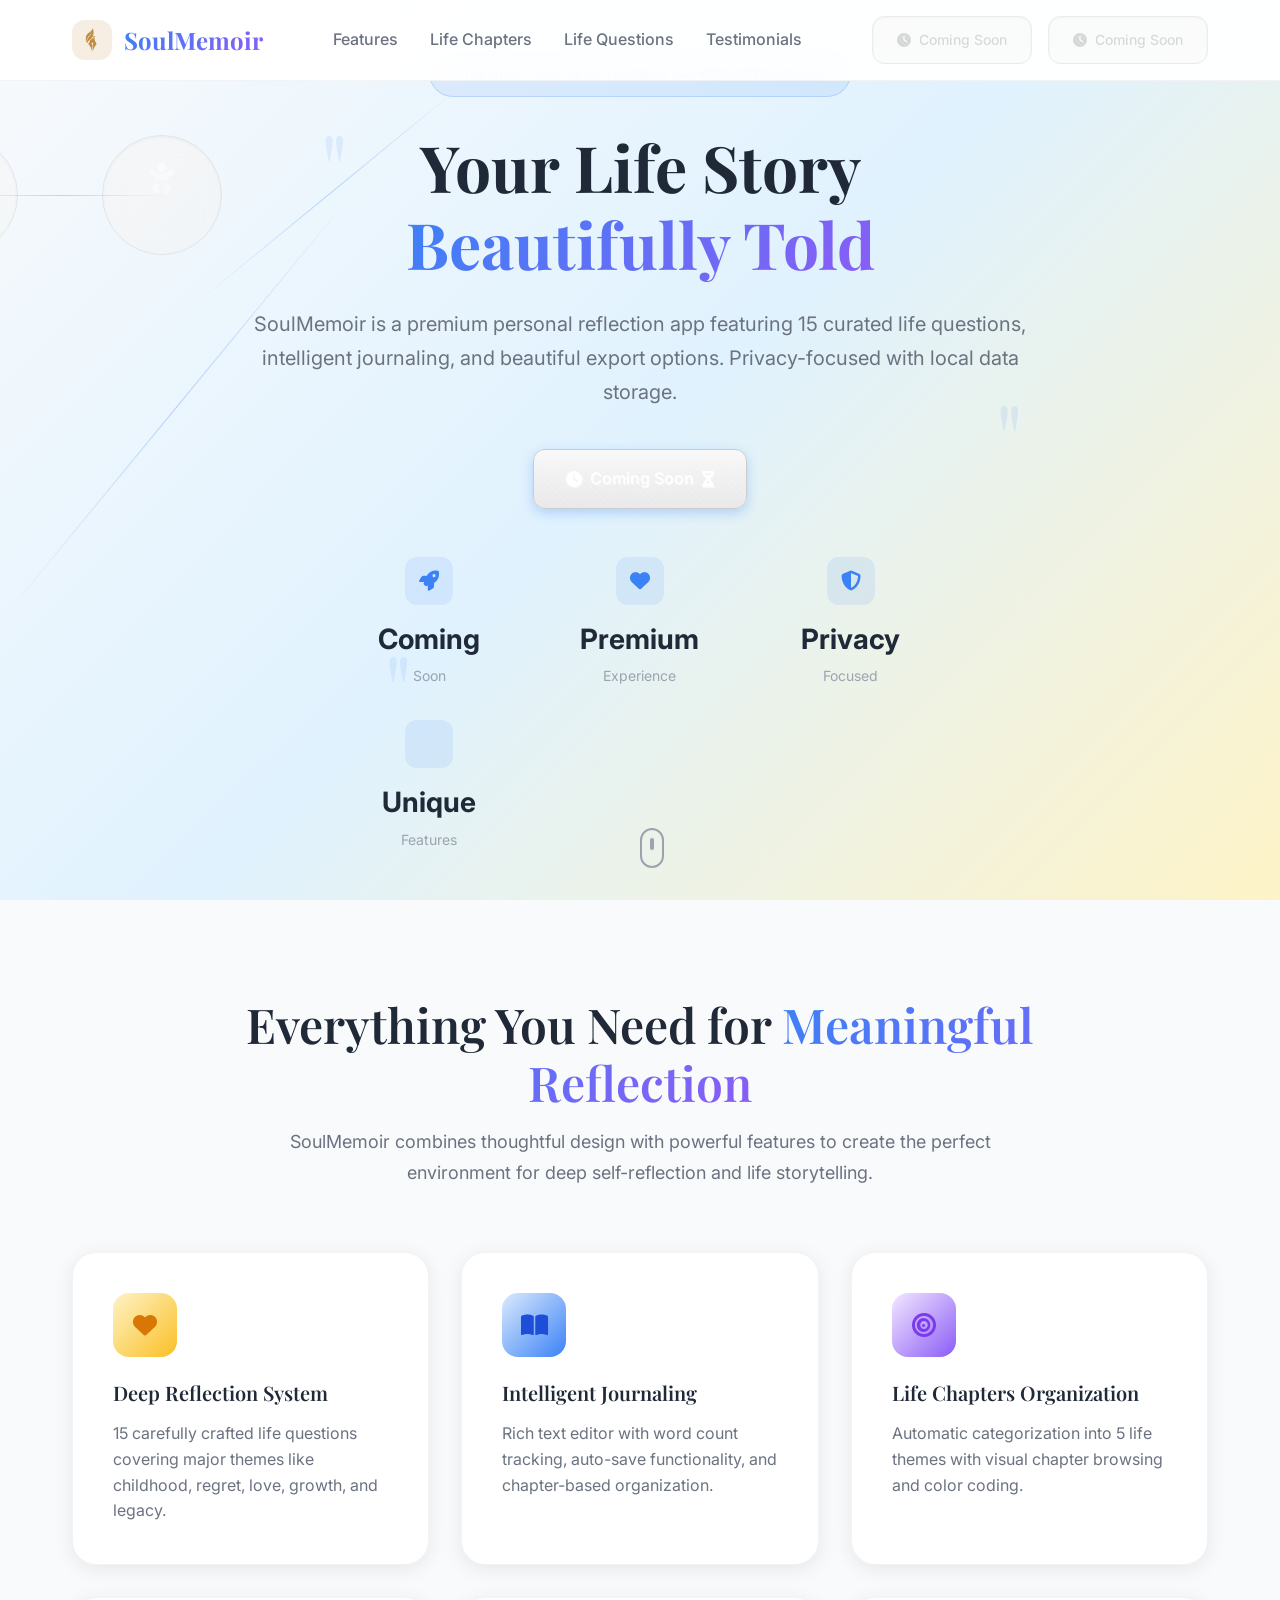
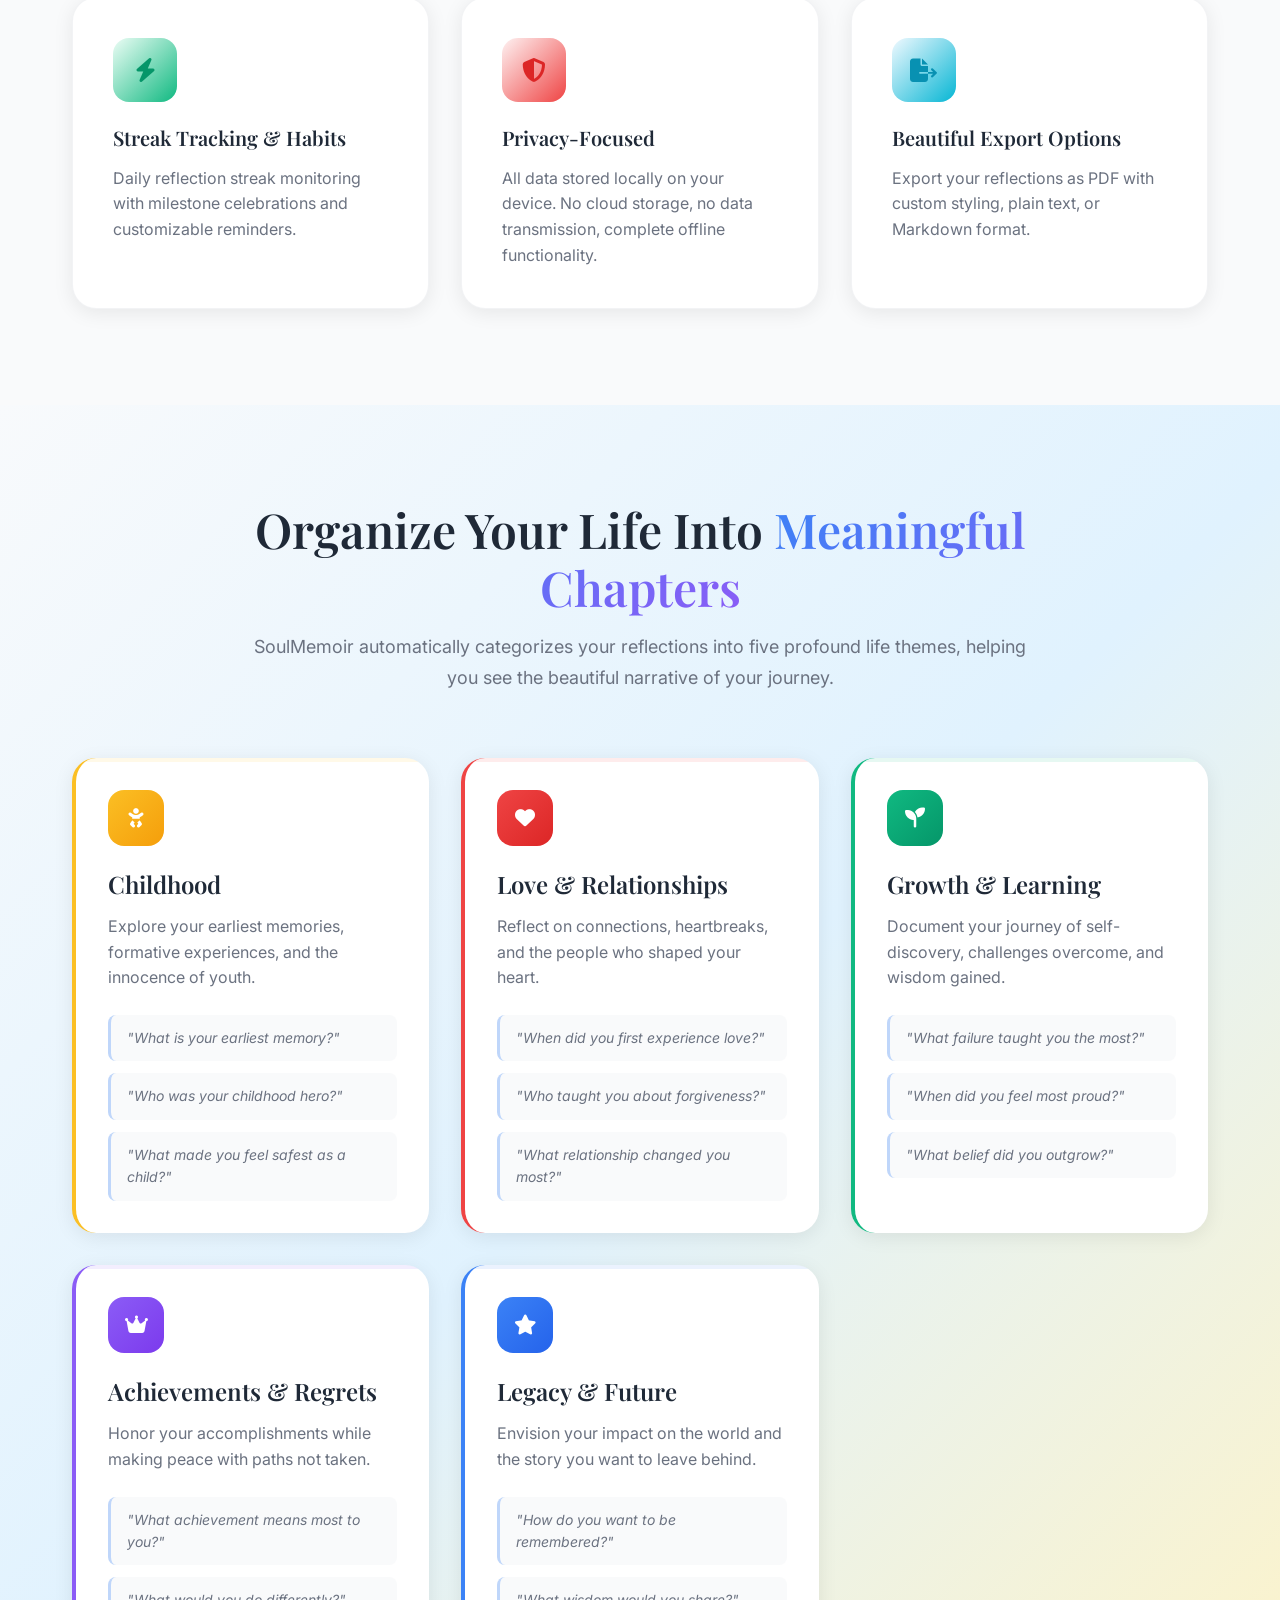
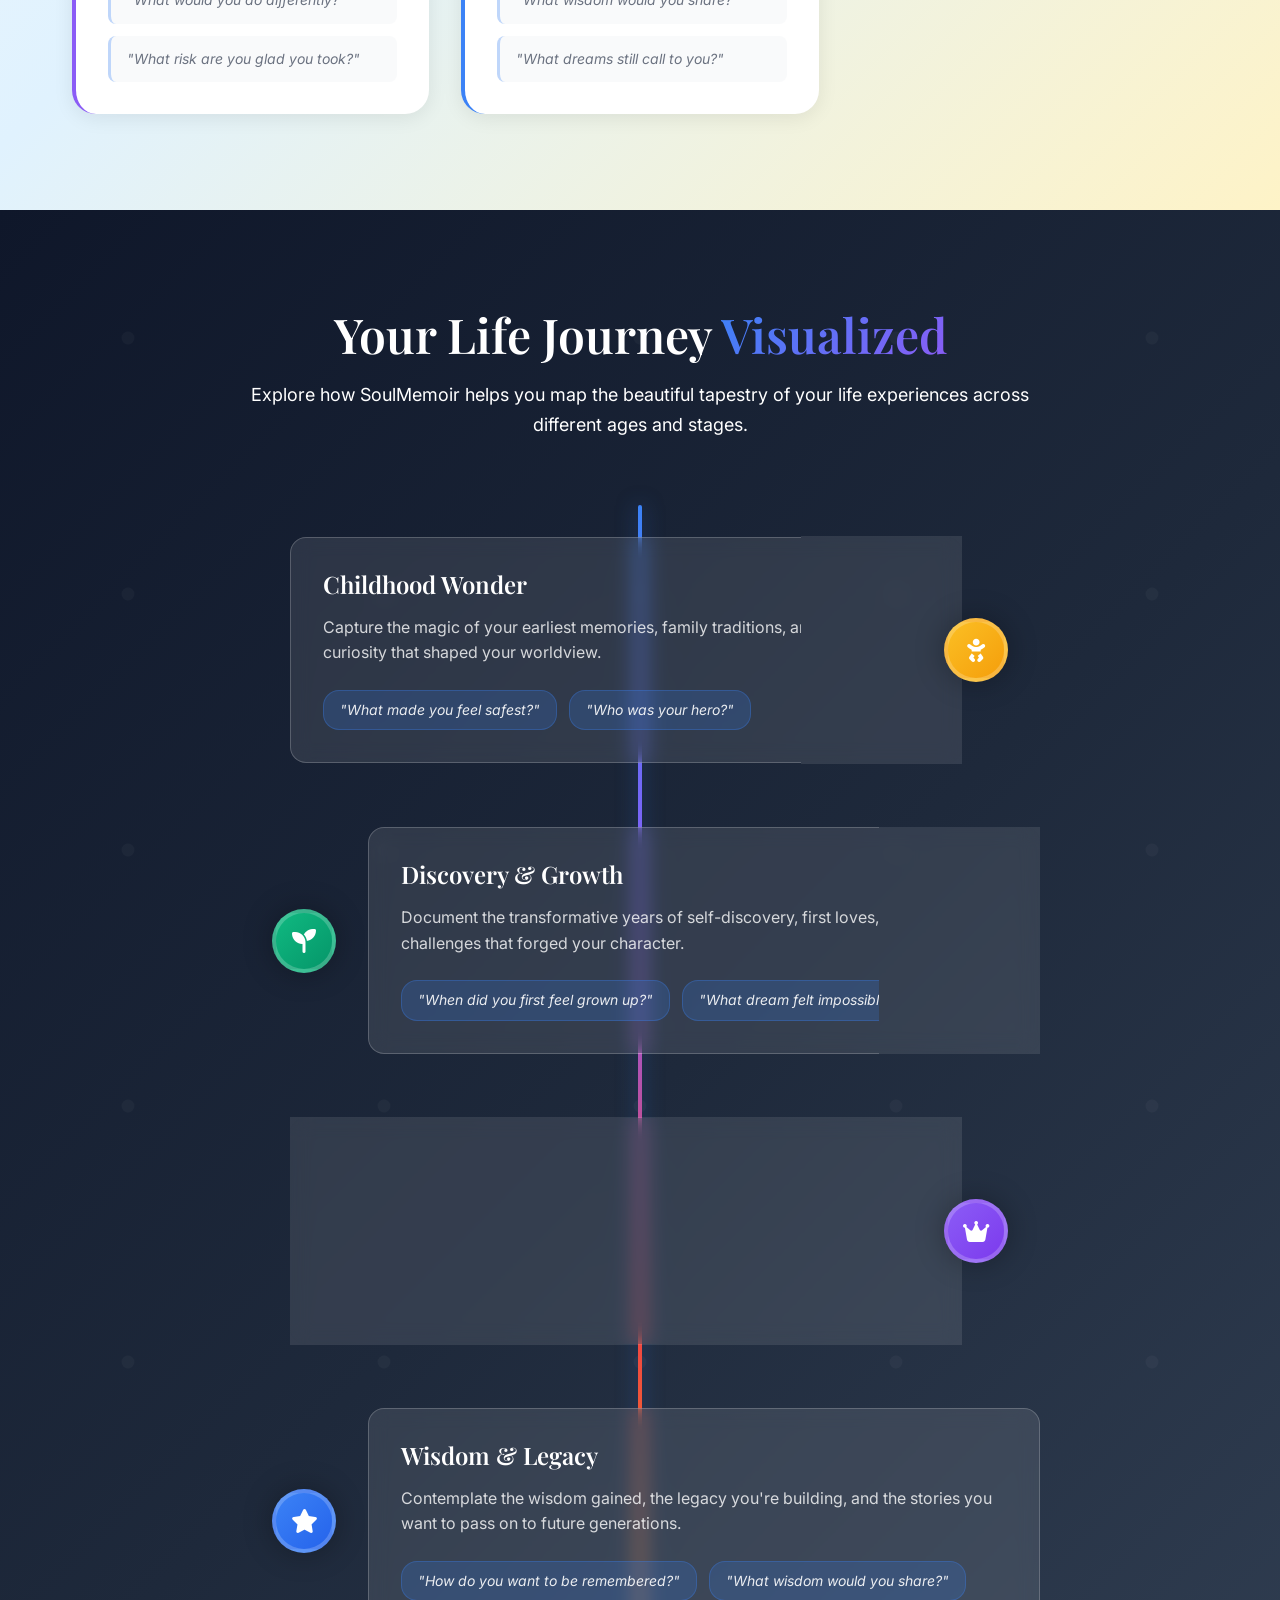
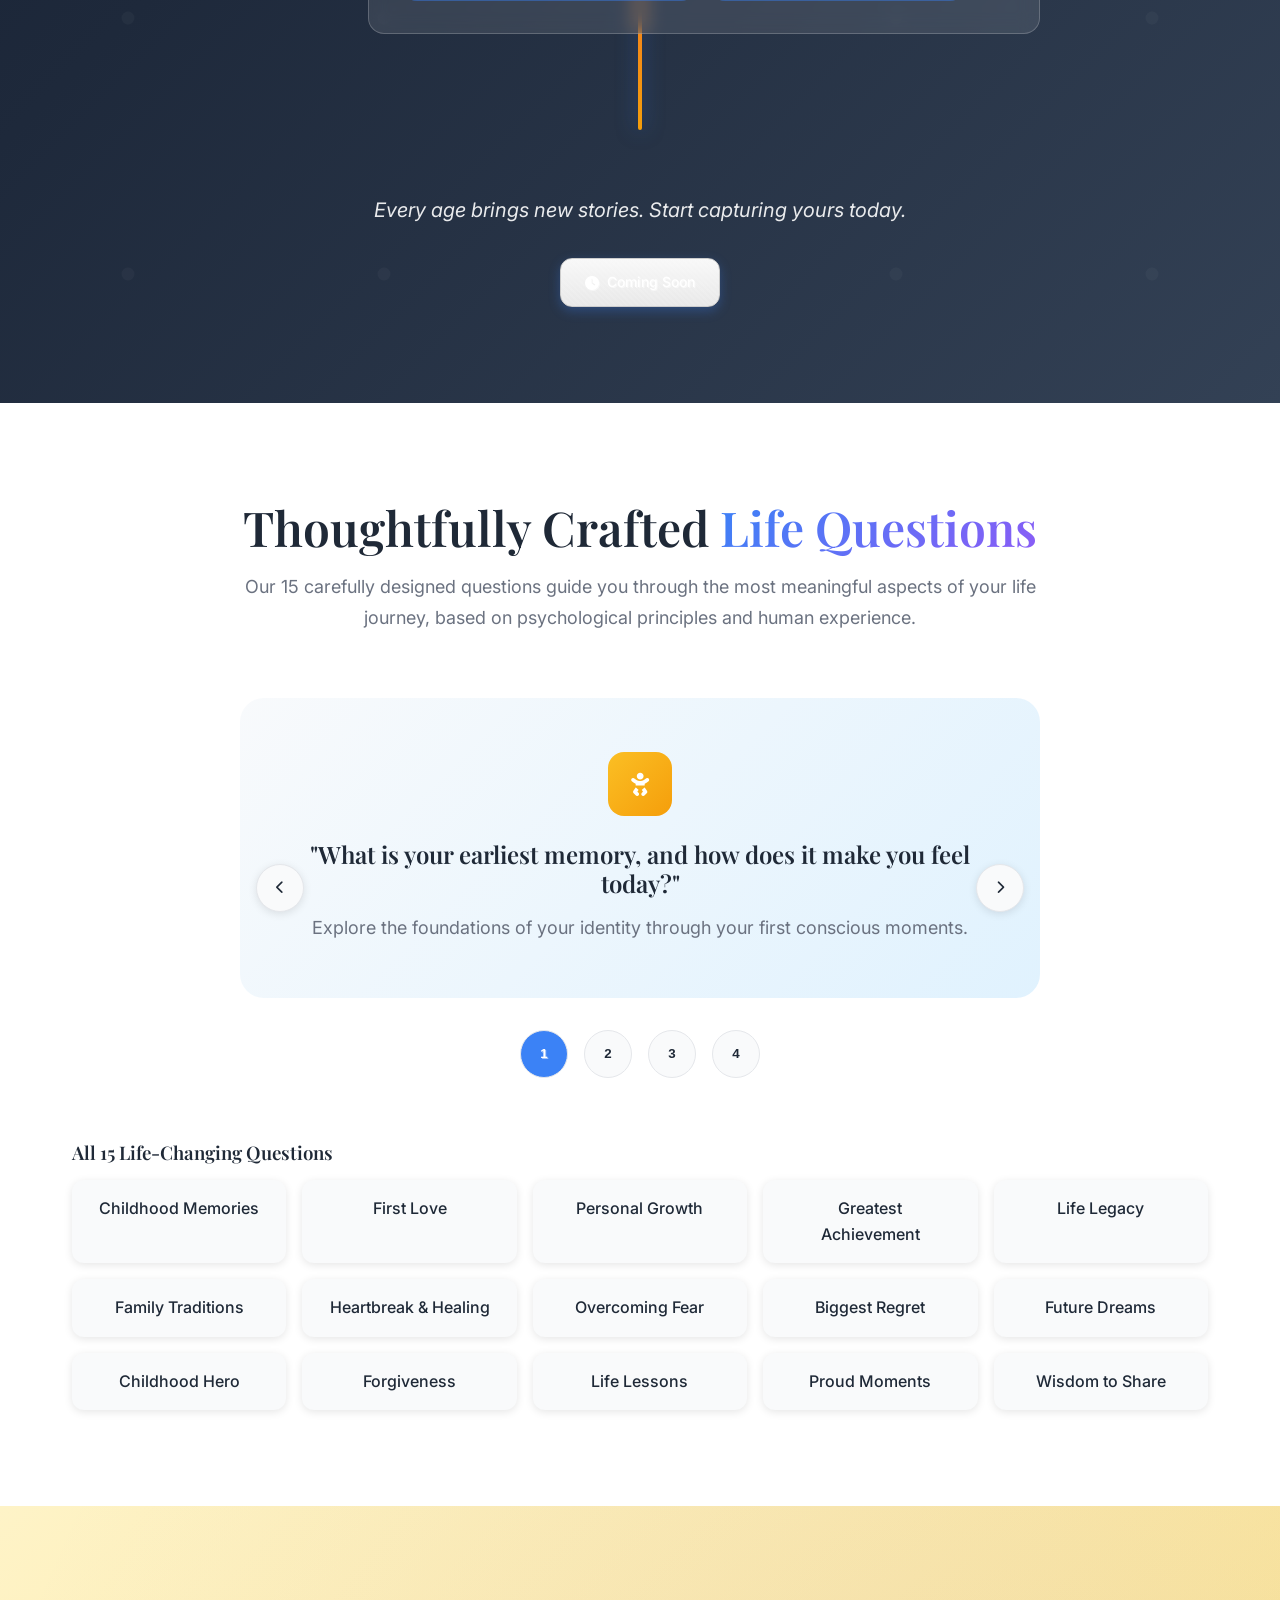
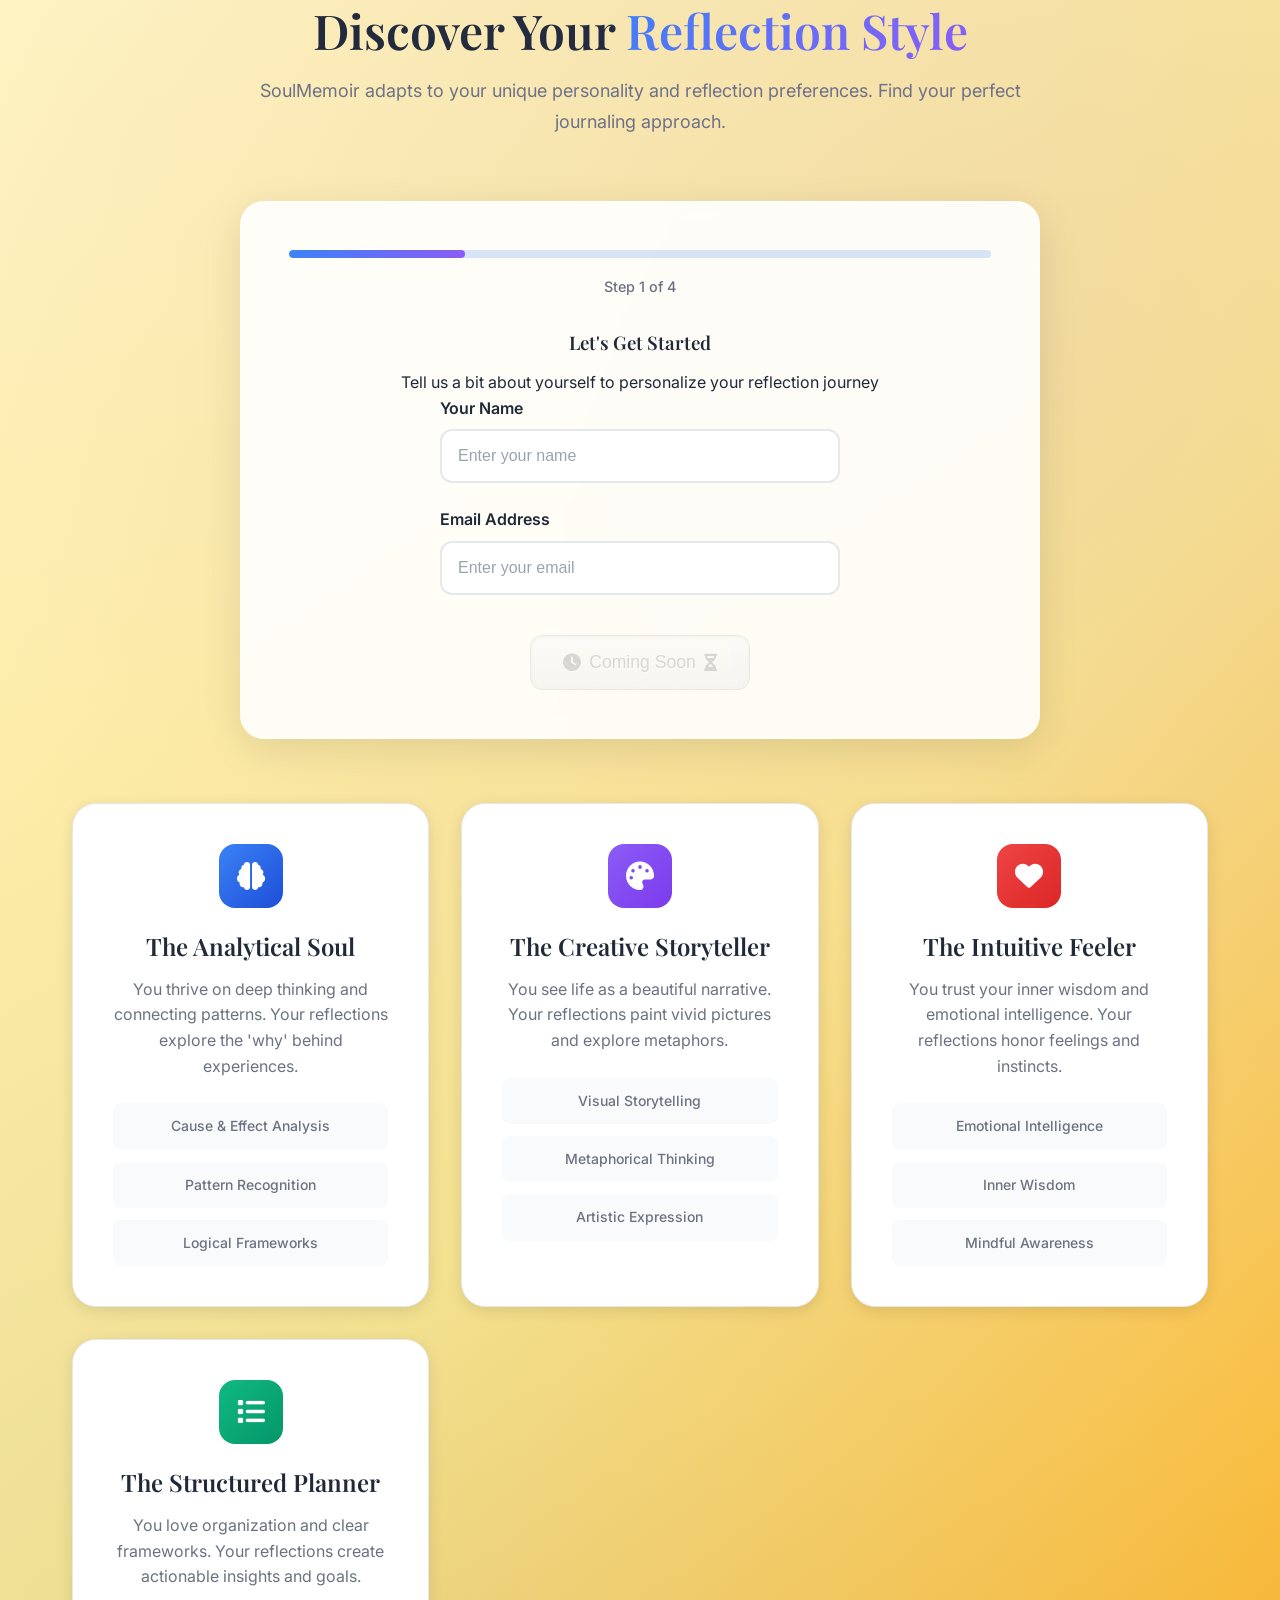
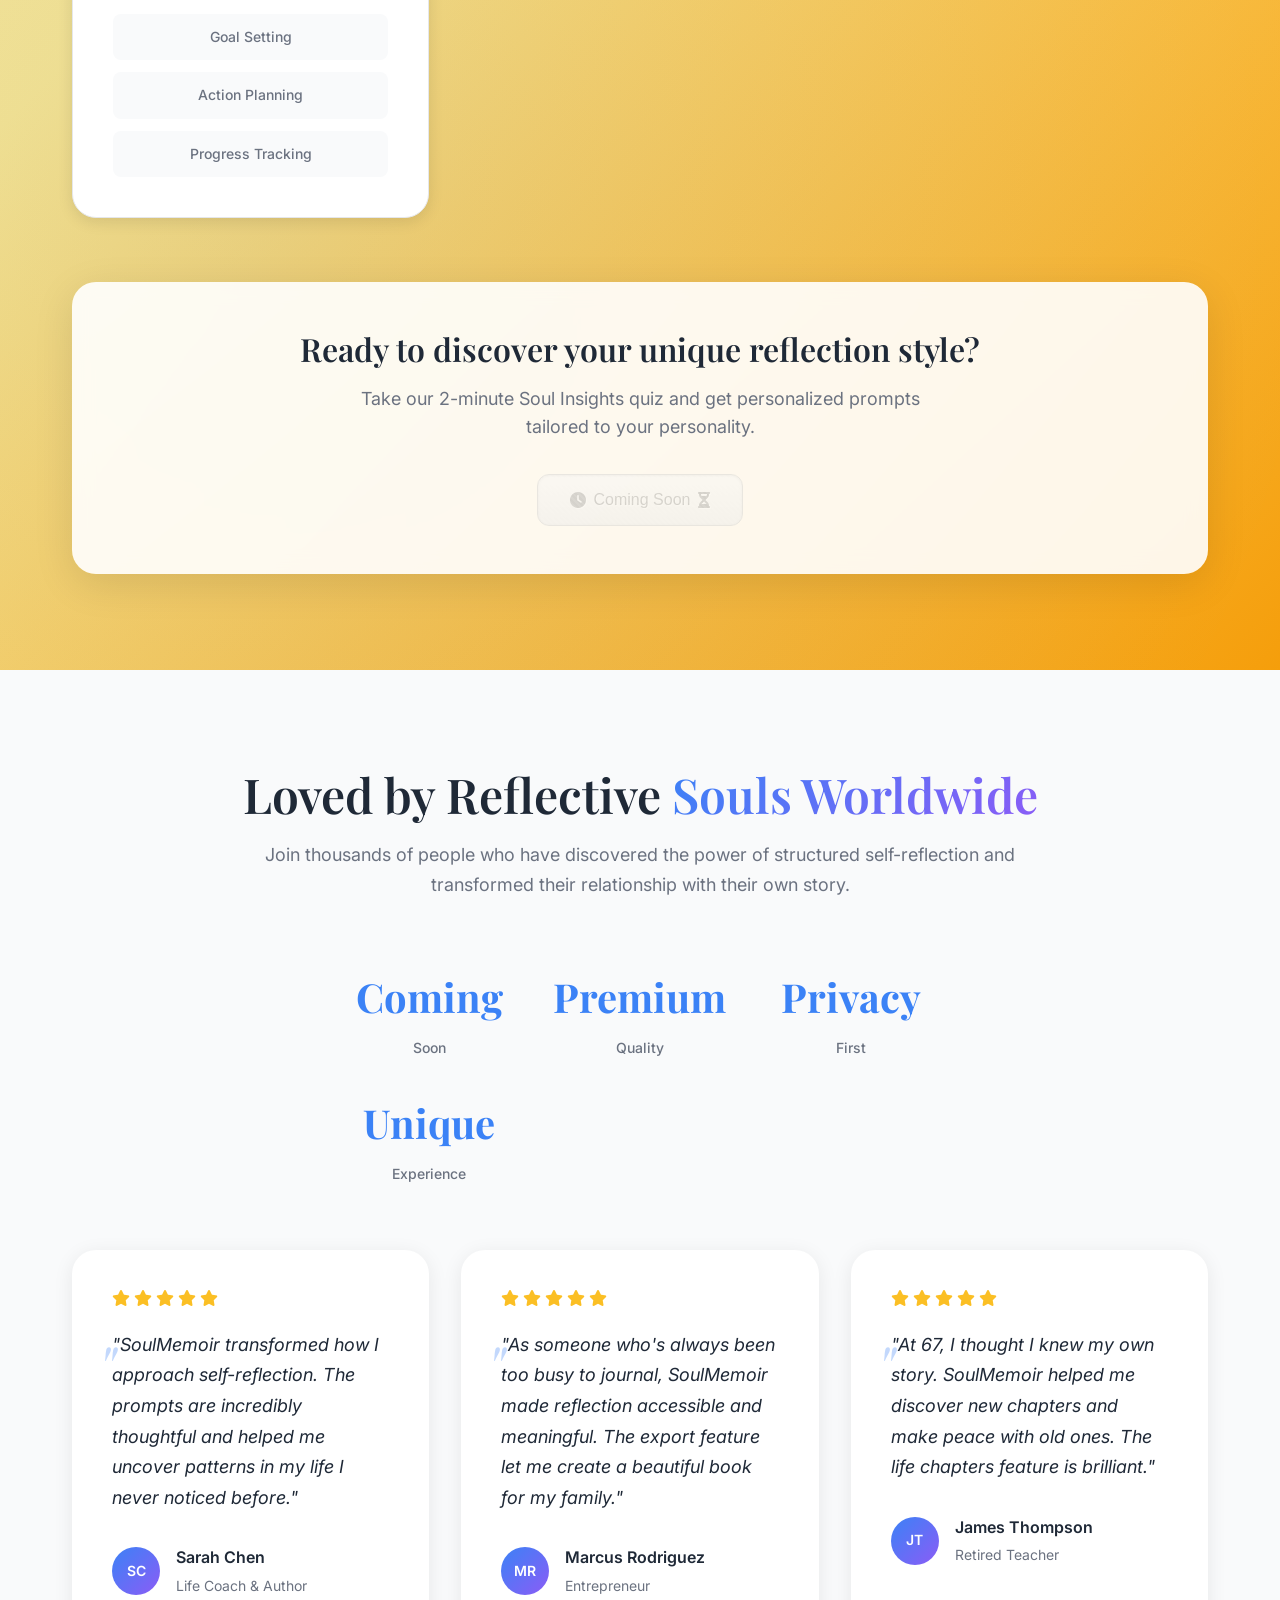
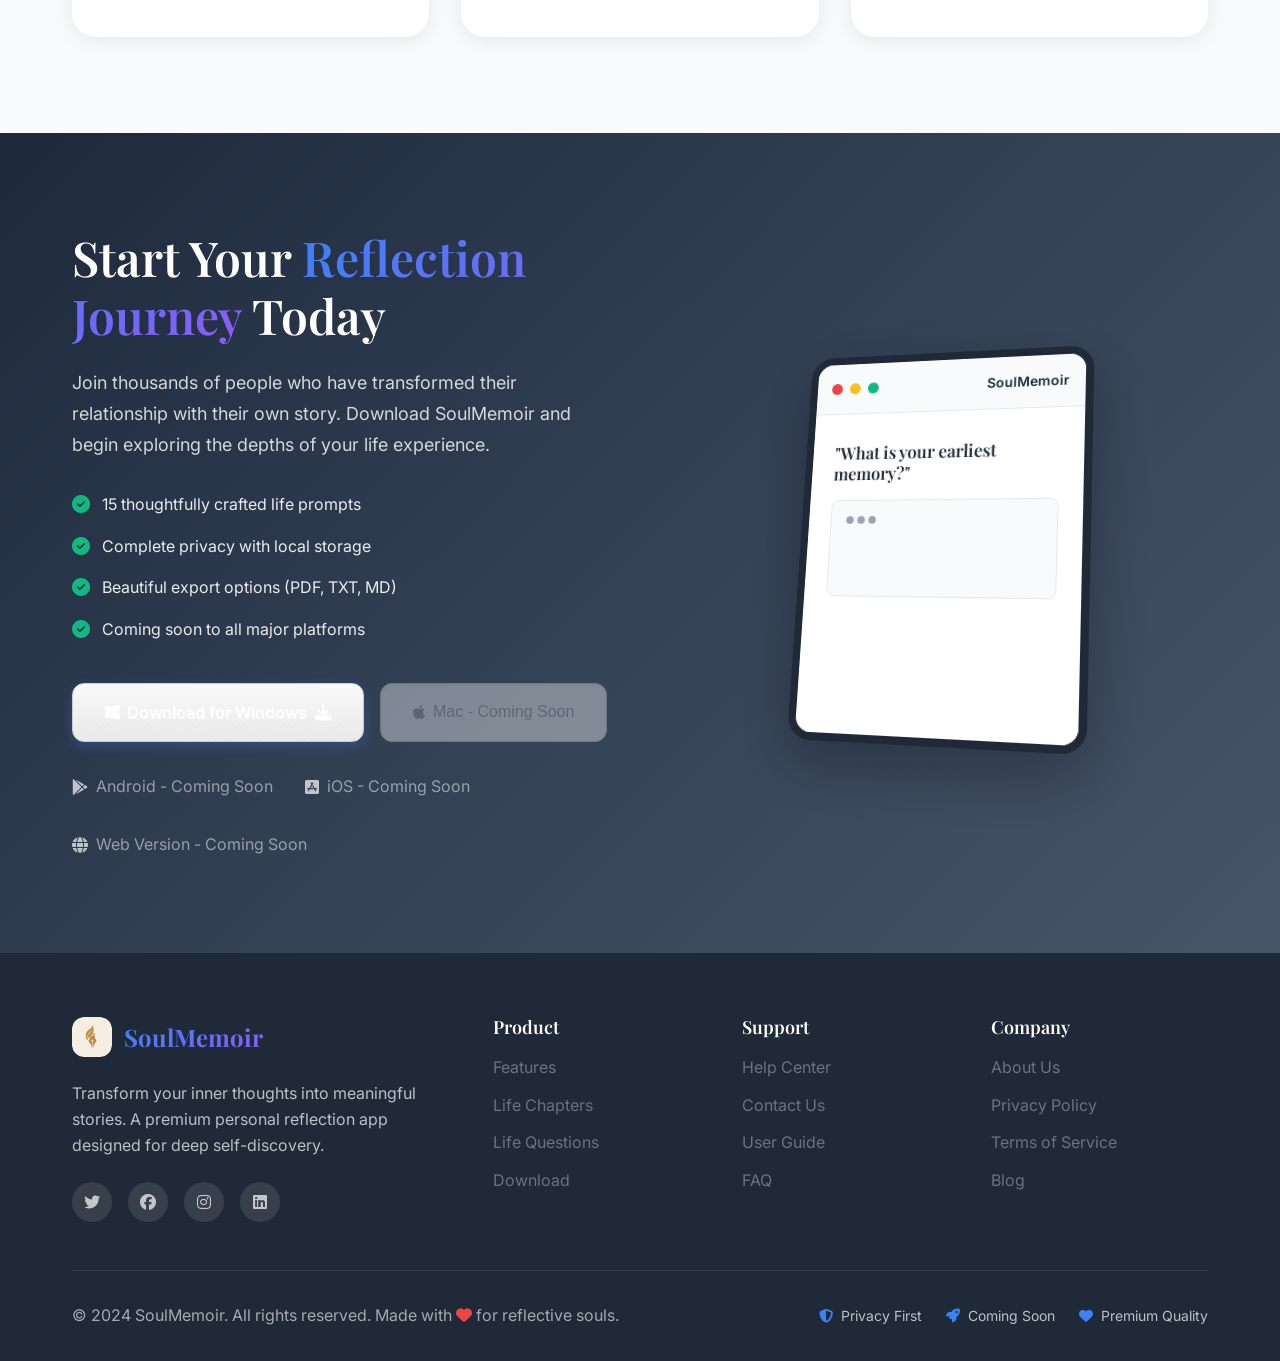
==== commit 1c69d7b1: "Add downloads directory and enable Windows installer download � Downloads Setup: - Created downloads" ====
--- a/index.html
+++ b/index.html
@@ -801,10 +801,11 @@
                     </div>
 
                     <div class="download-buttons">
-                        <button class="btn btn-secondary btn-large" disabled>
+                        <a href="downloads/SoulMemoir-Setup.exe" class="btn btn-primary btn-large" download>
                             <i class="fab fa-windows"></i>
-                            Windows - Coming Soon
-                        </button>
+                            Download for Windows
+                            <i class="fas fa-download"></i>
+                        </a>
                         <button class="btn btn-secondary btn-large" disabled>
                             <i class="fab fa-apple"></i>
                             Mac - Coming Soon
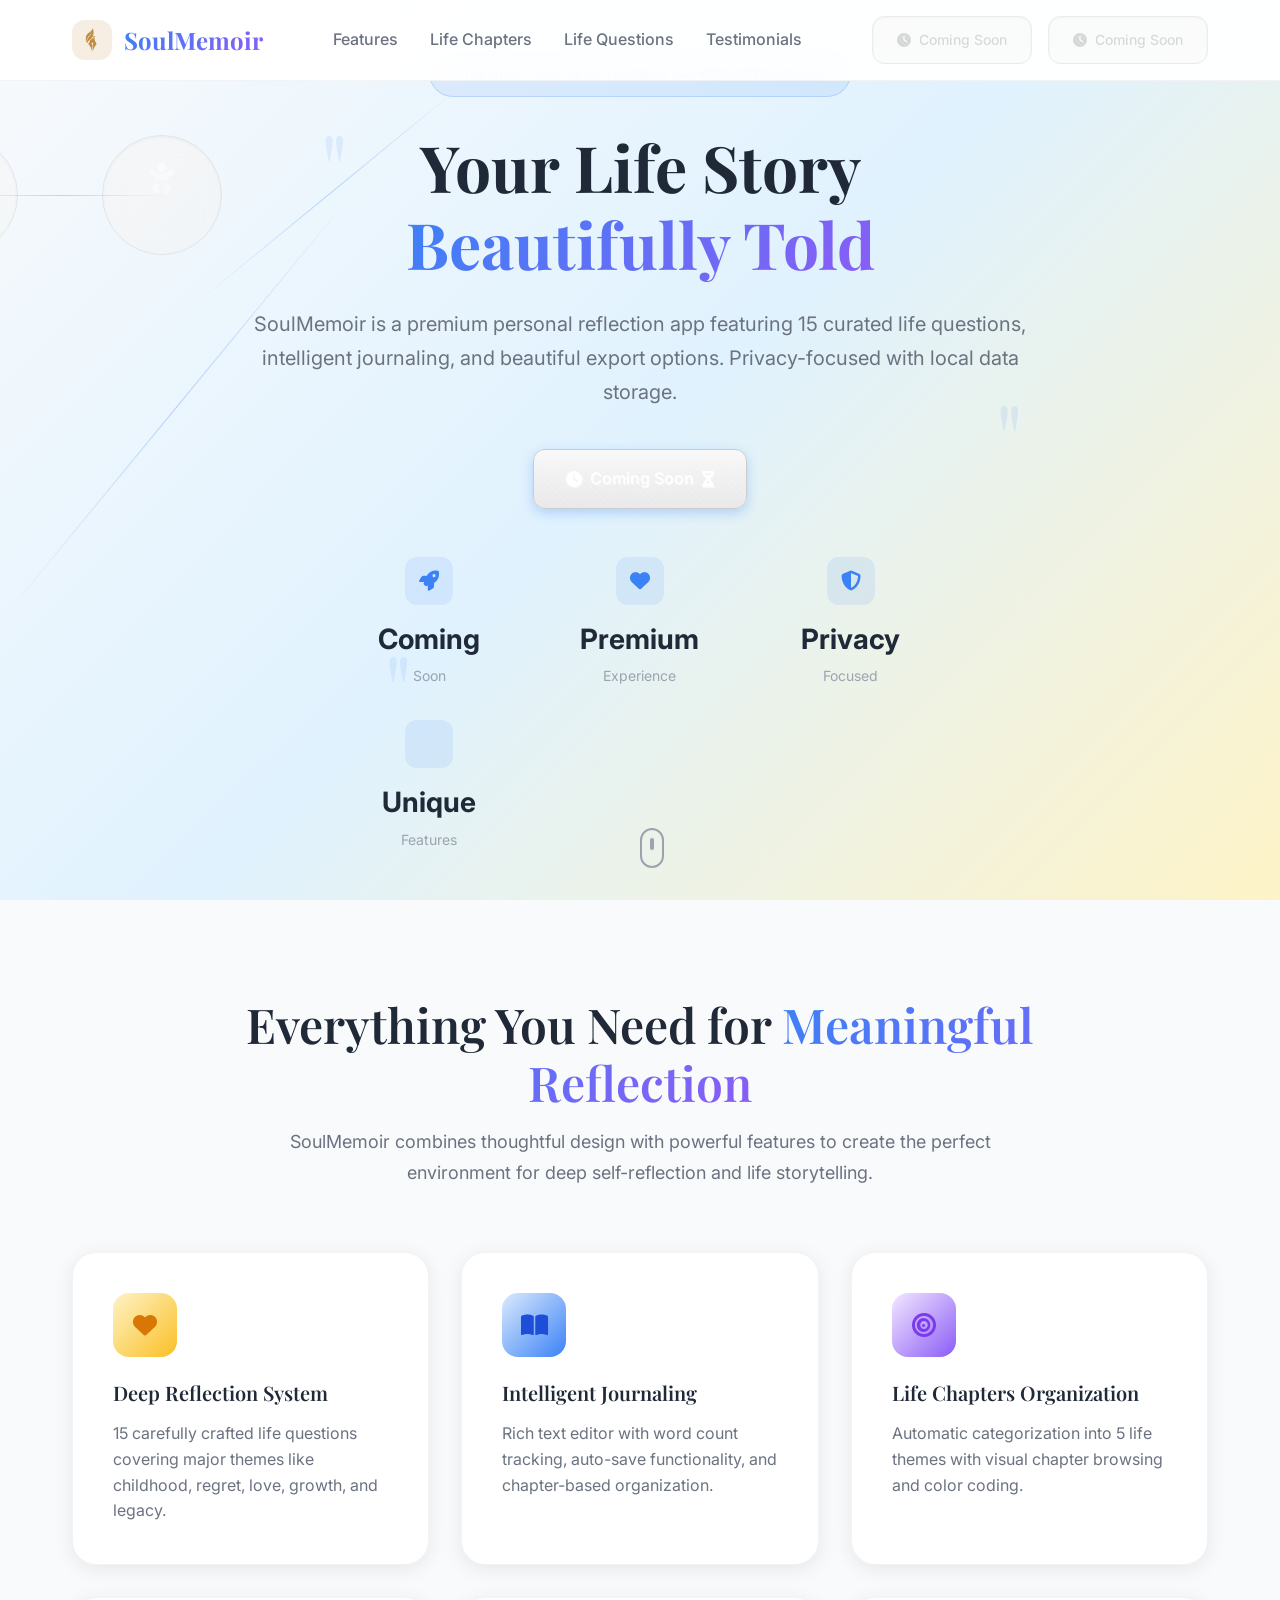
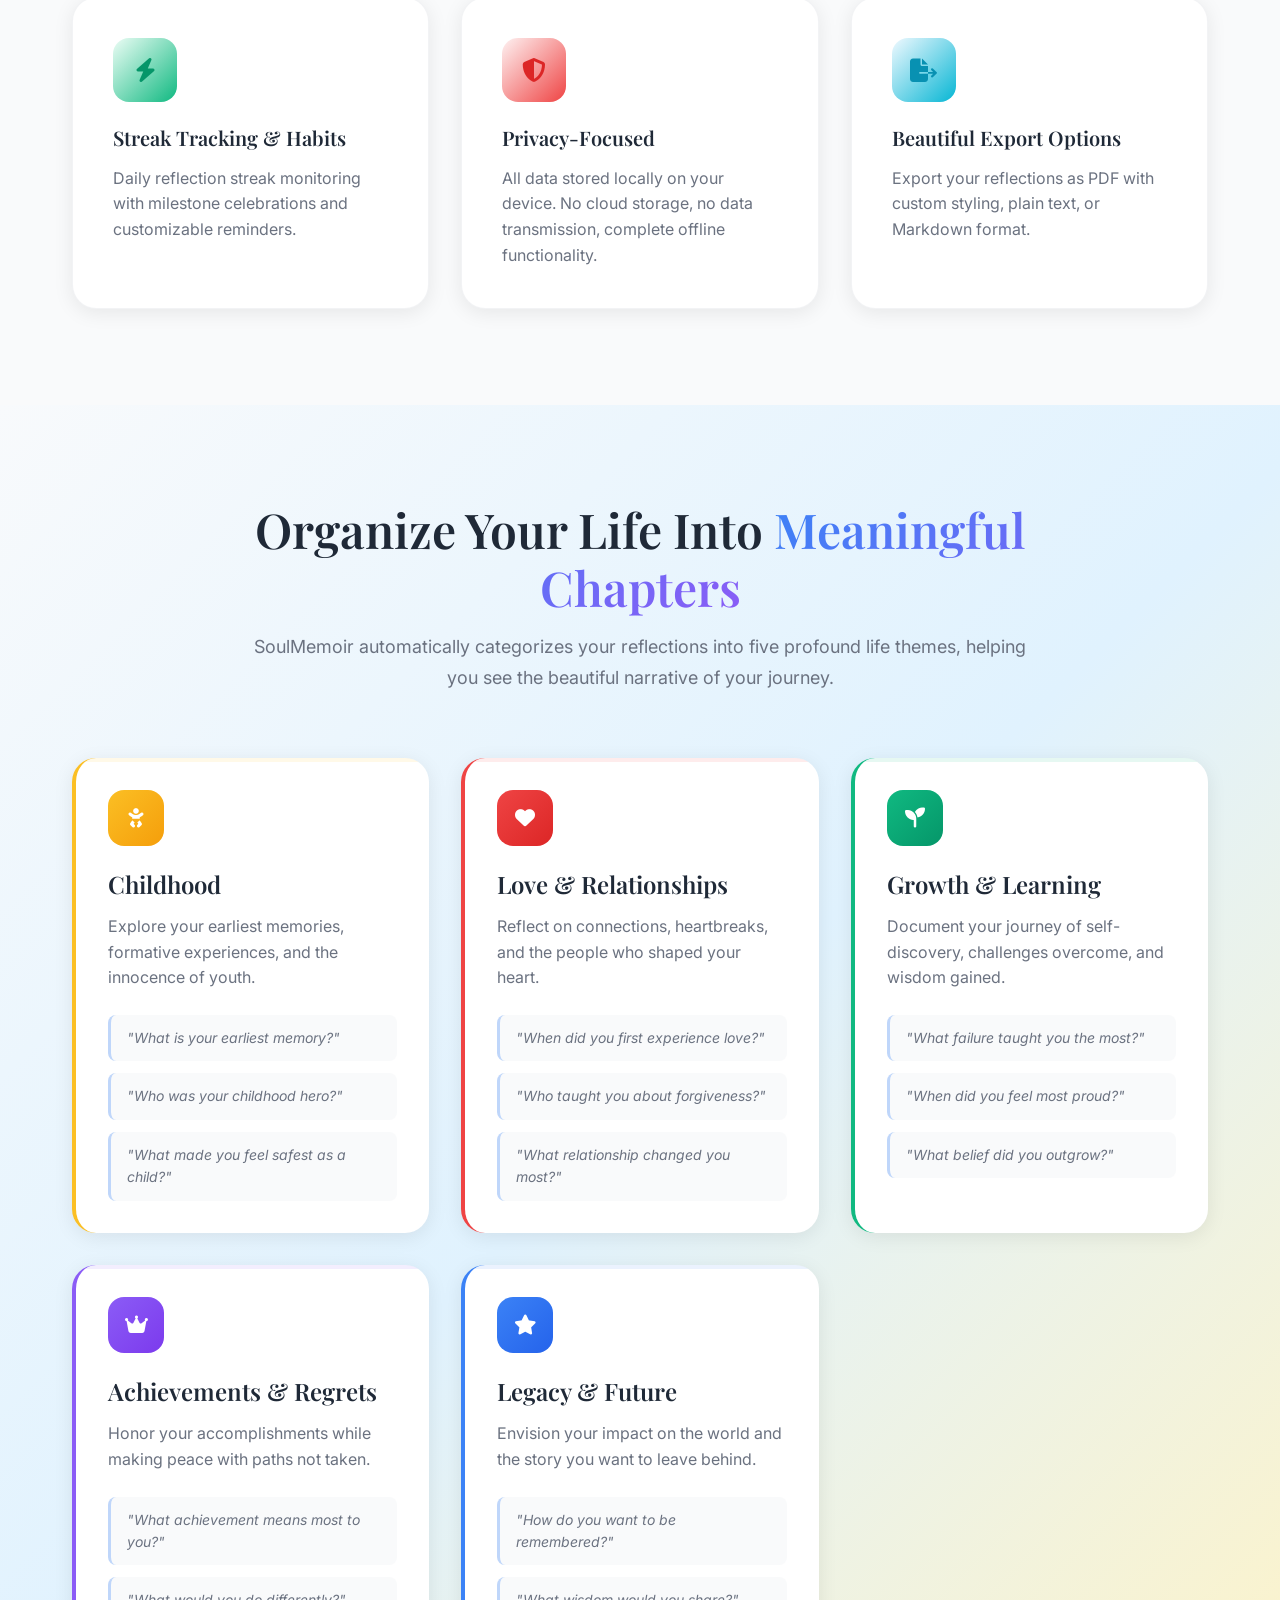
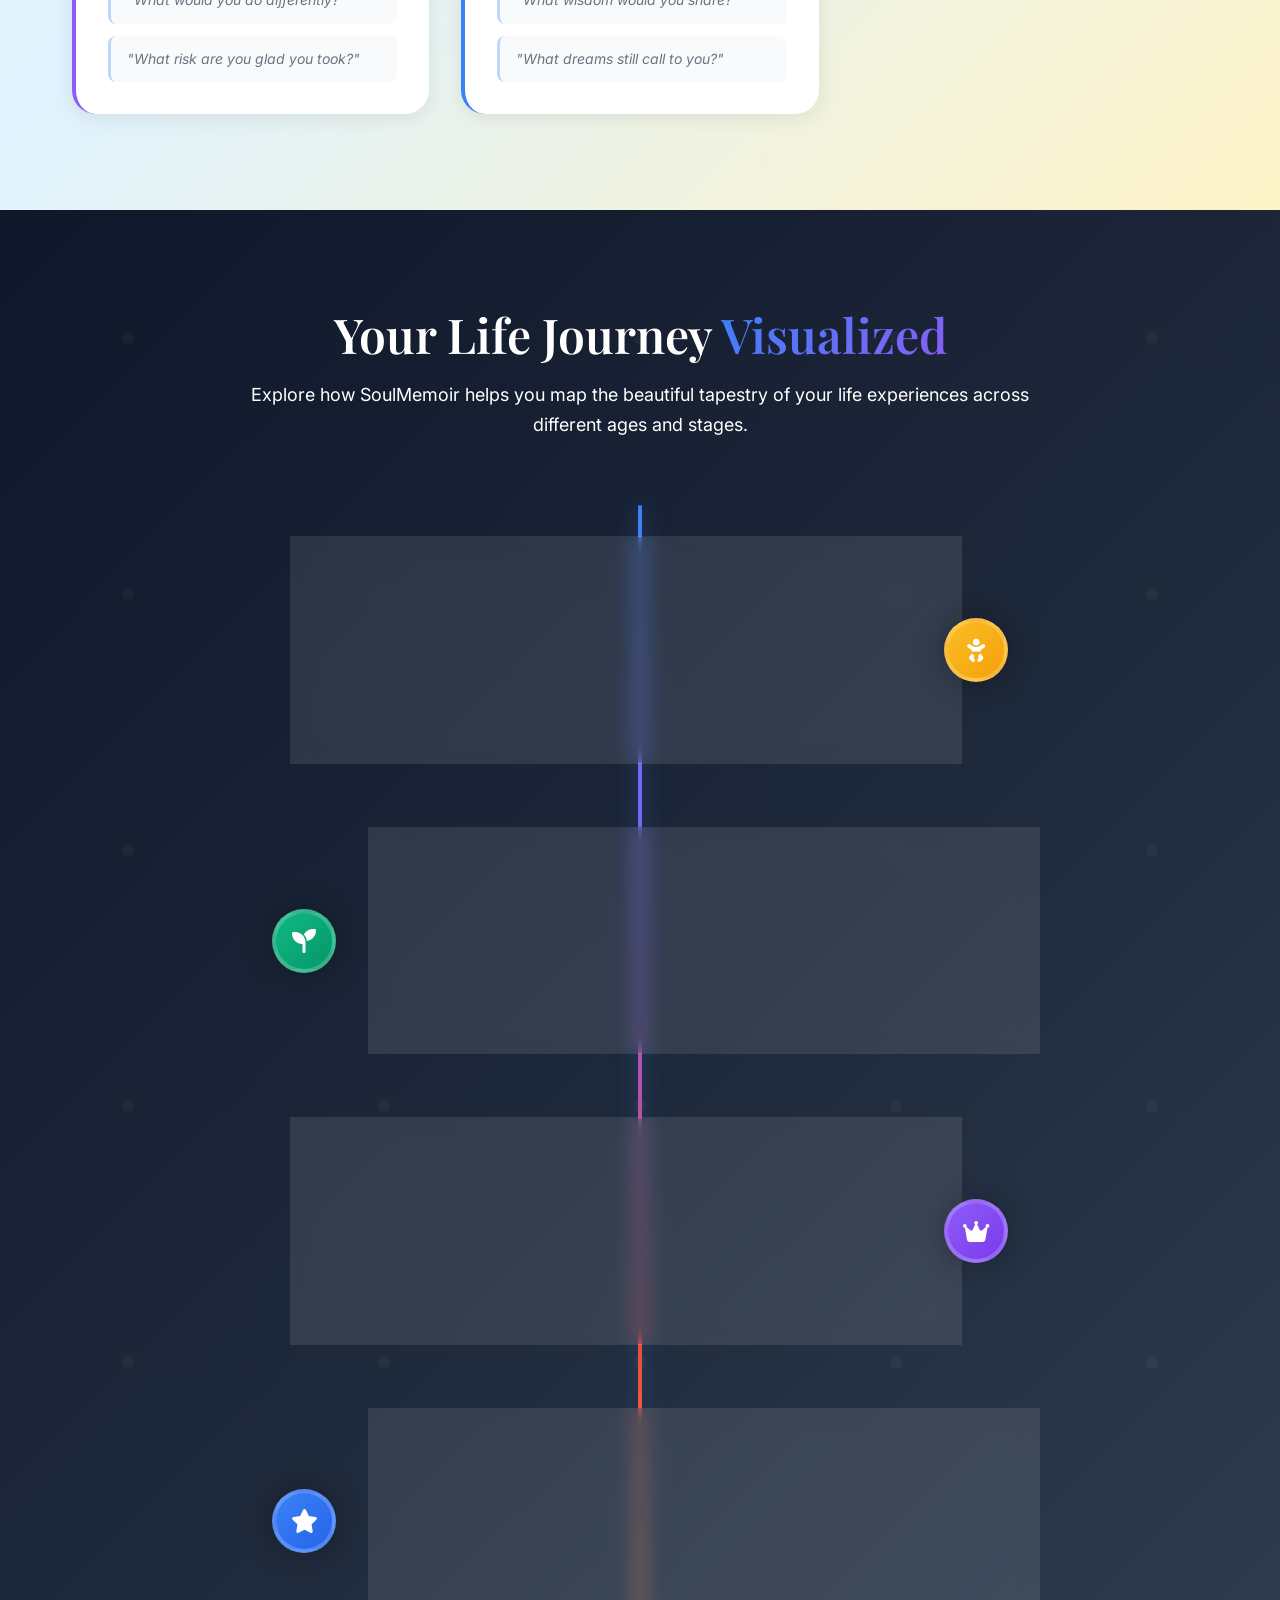
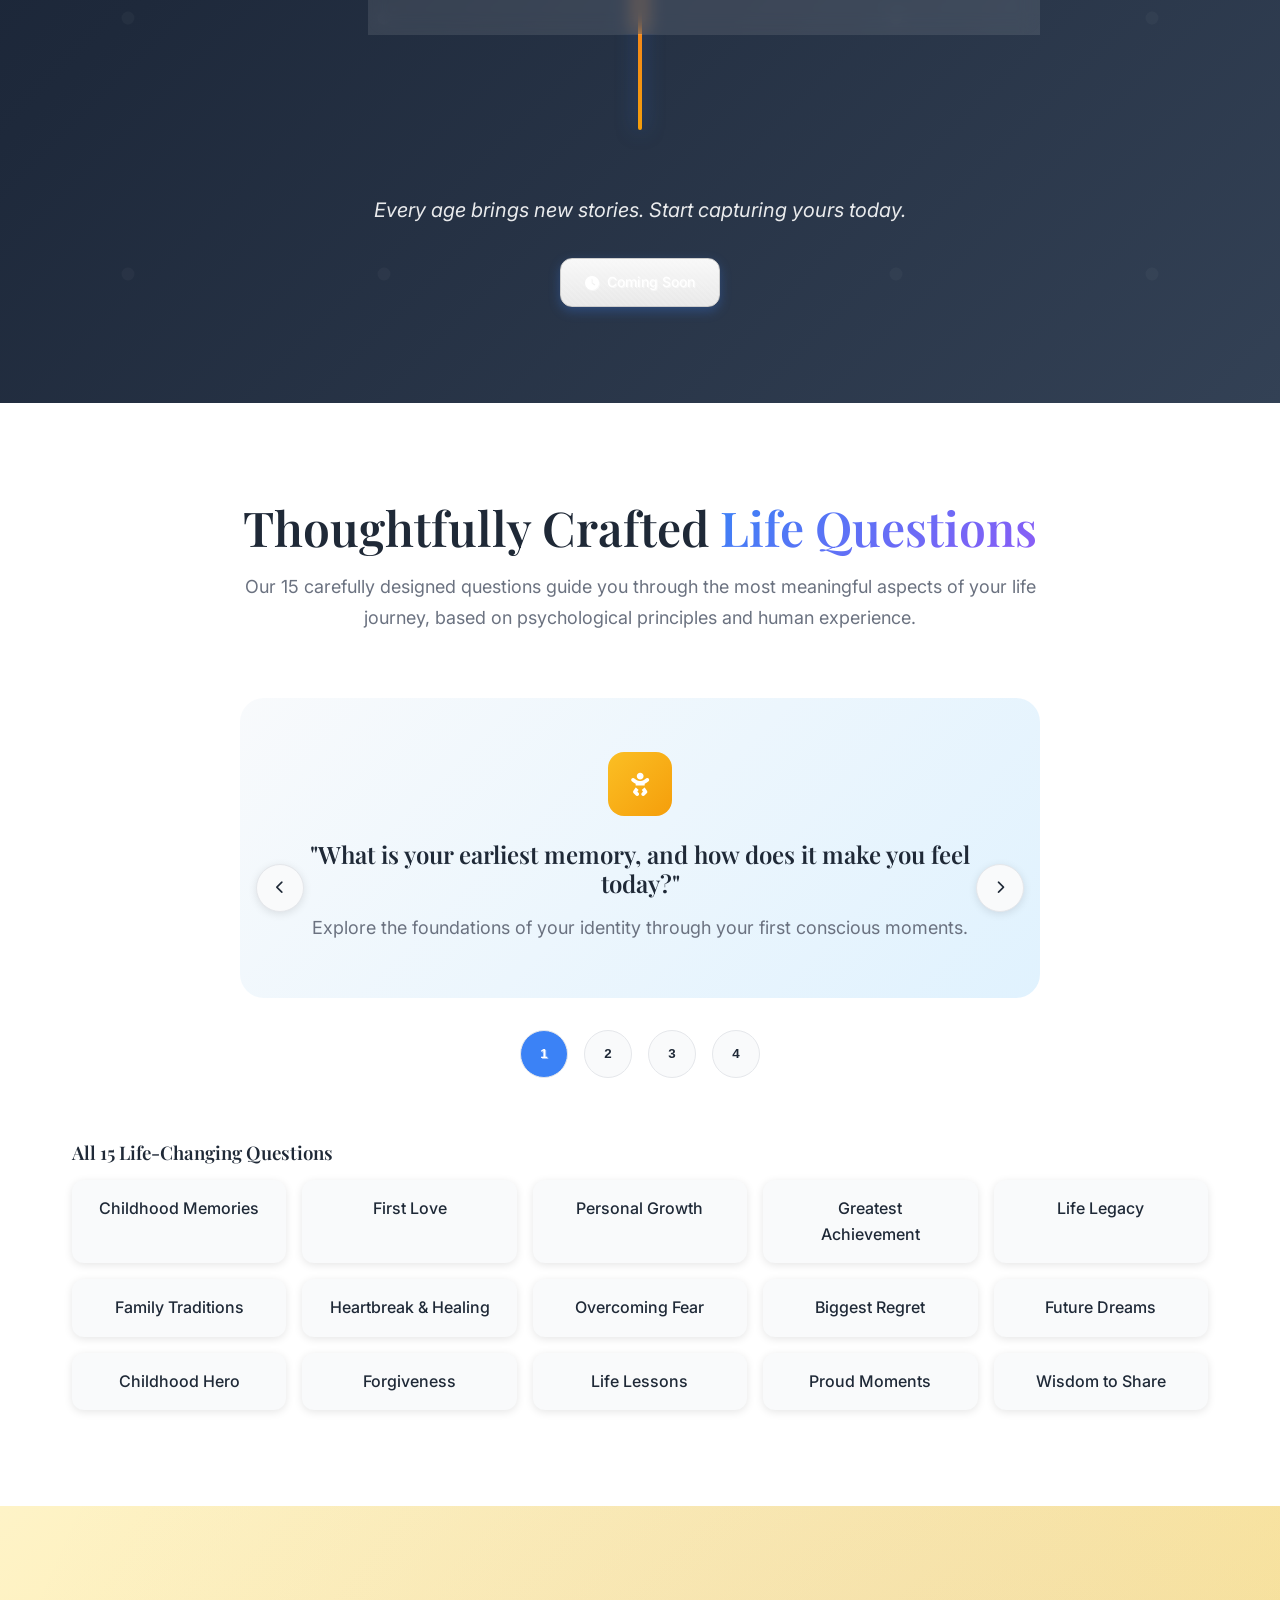
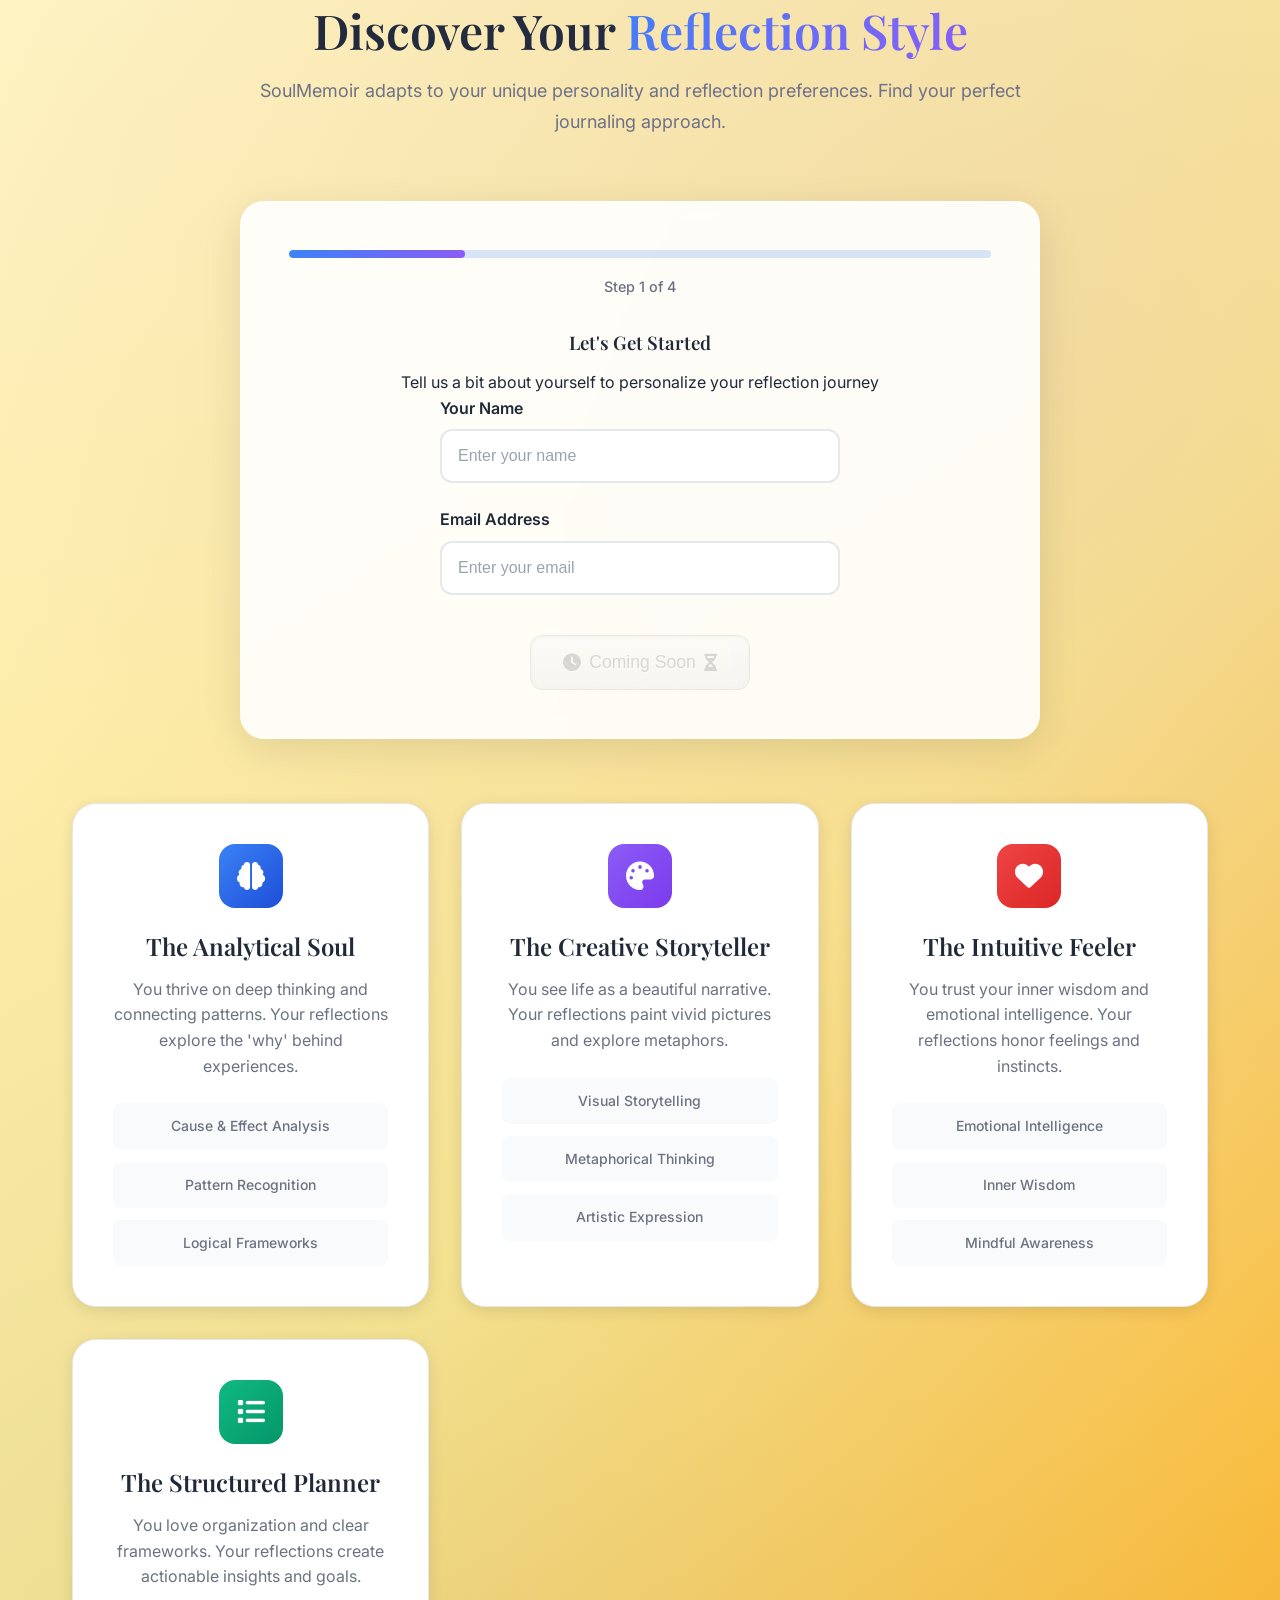
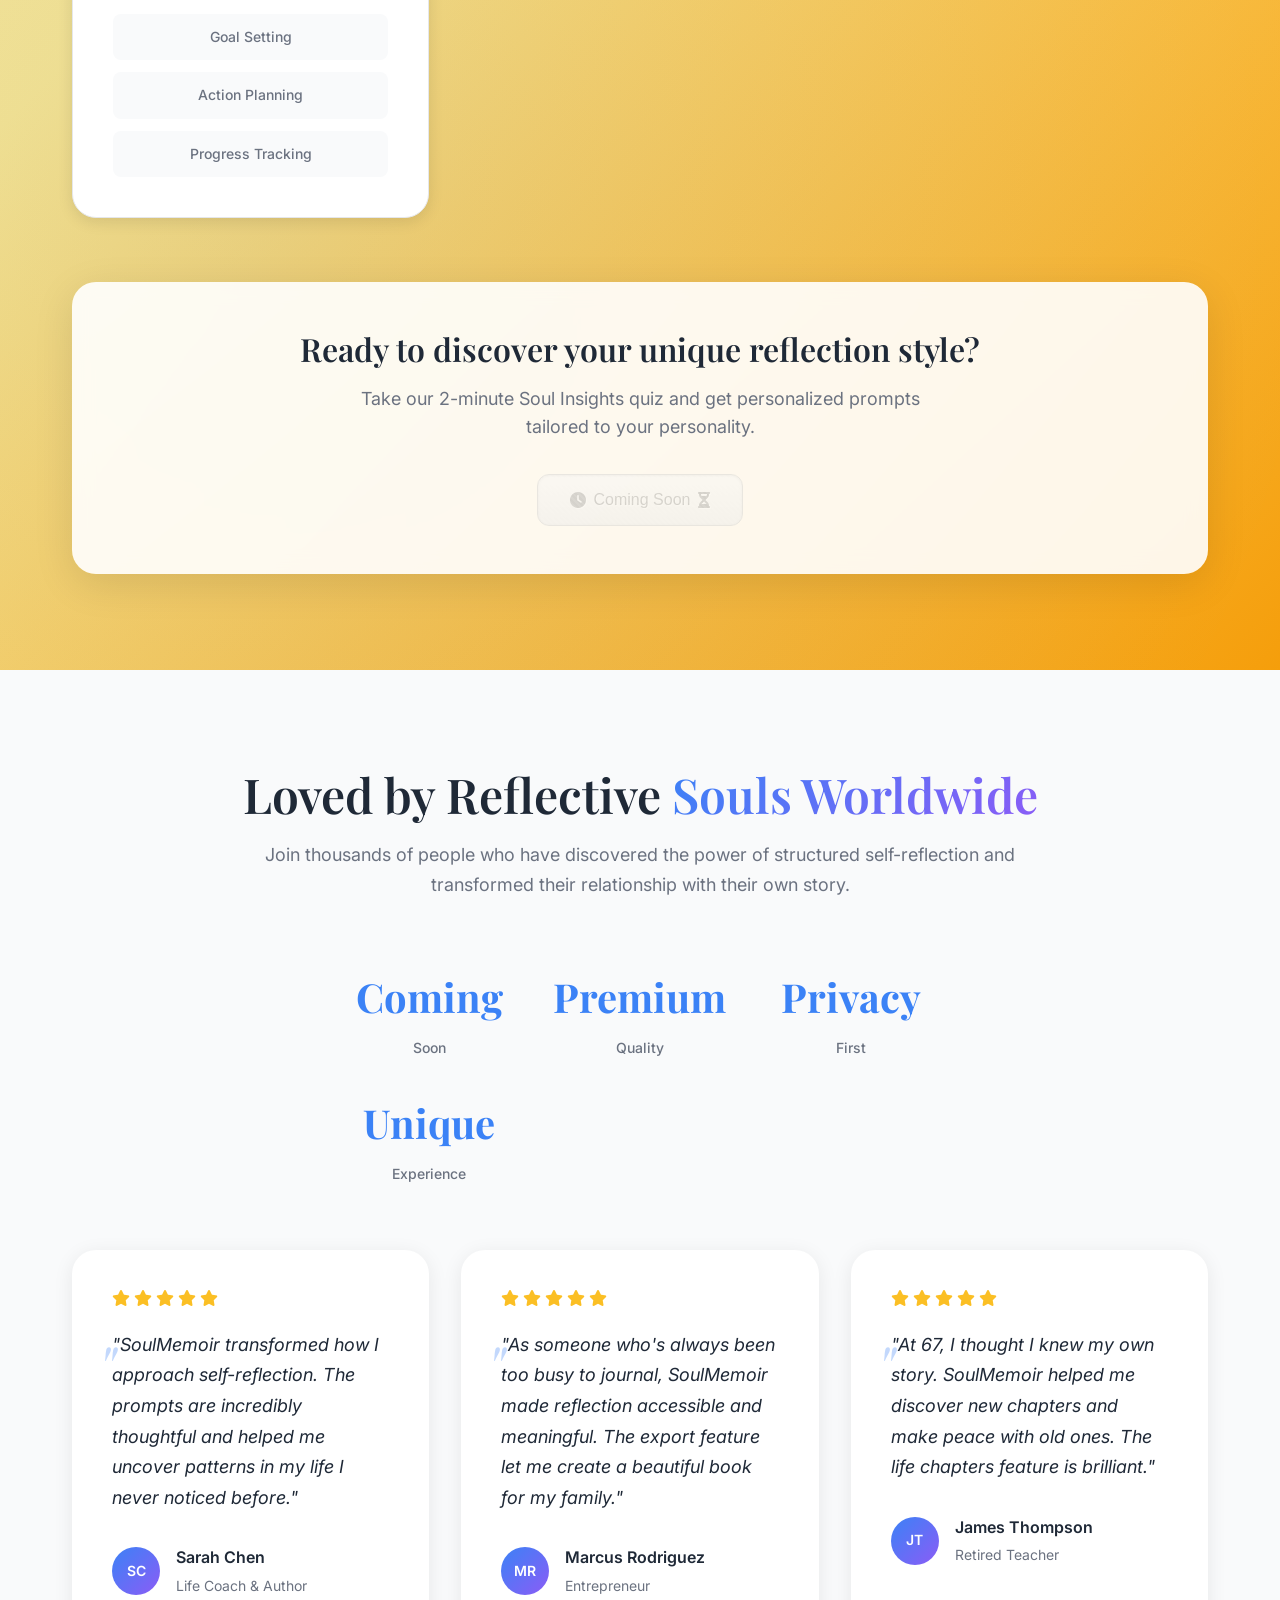
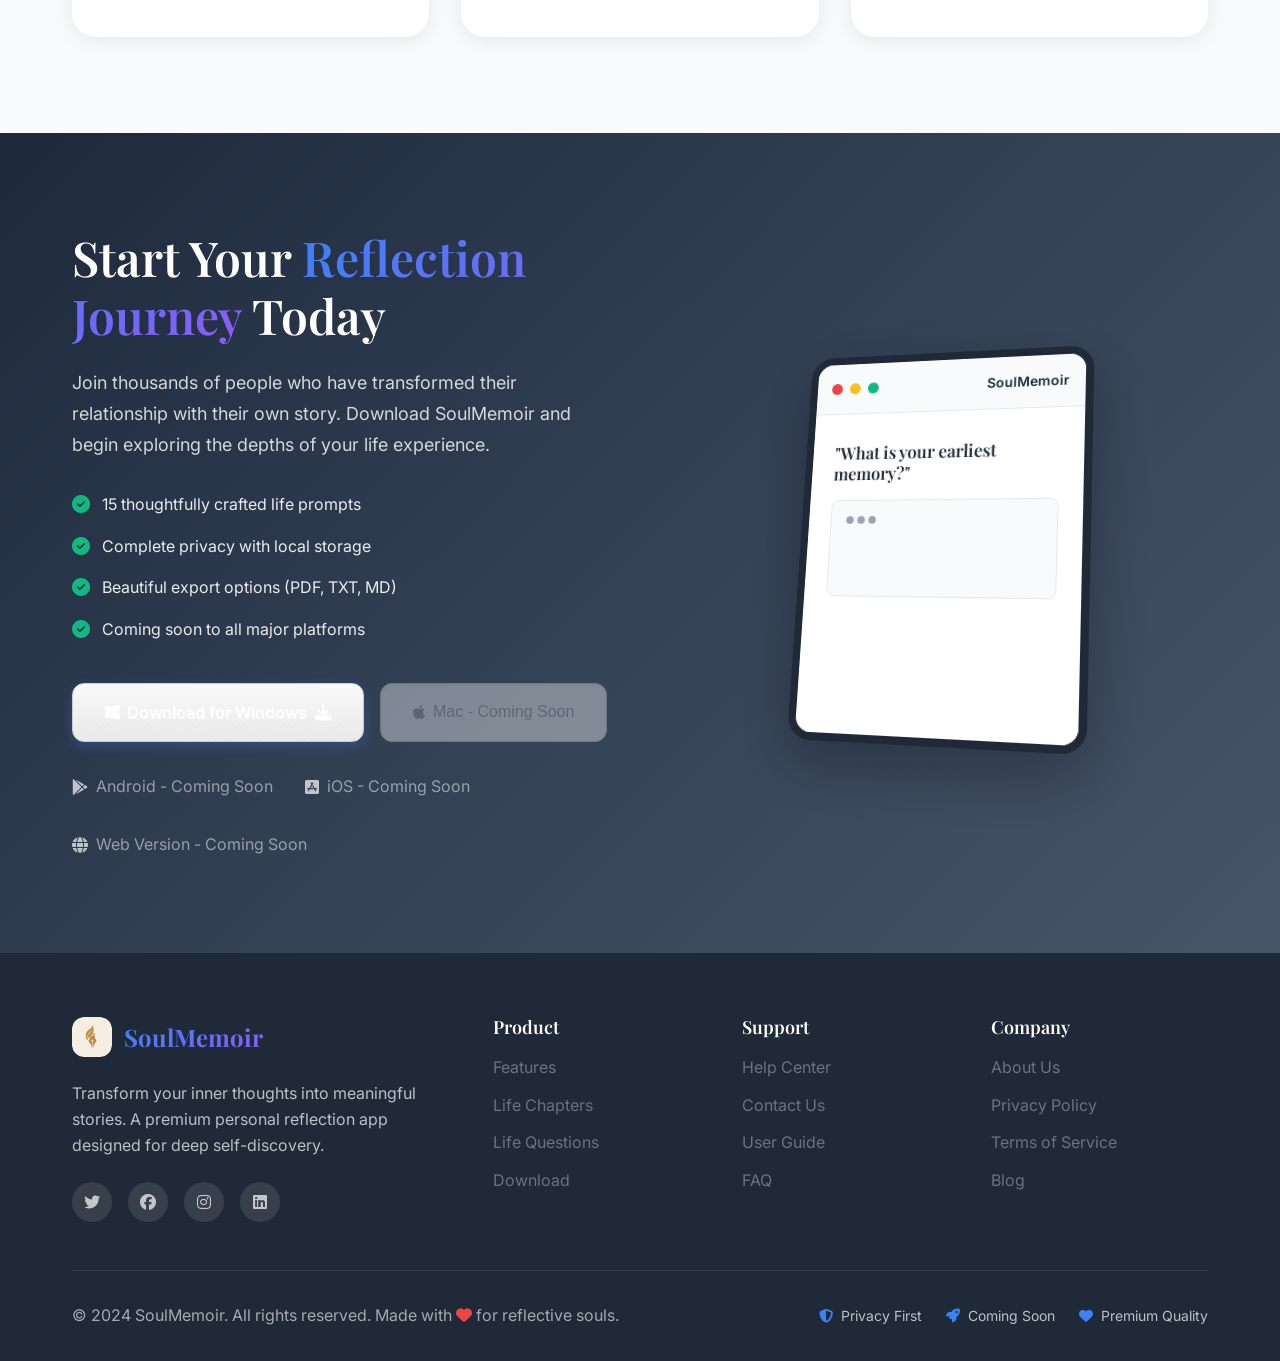
==== commit 0d0e9600: "Add SoulMemoir installer v1.0.0 and fix download link ✅ Installer Upload Complete: - Added SoulMemoi" ====
--- a/index.html
+++ b/index.html
@@ -801,7 +801,7 @@
                     </div>
 
                     <div class="download-buttons">
-                        <a href="downloads/SoulMemoir-Setup.exe" class="btn btn-primary btn-large" download>
+                        <a href="downloads/SoulMemoir_Installer_v1.0.0.exe" class="btn btn-primary btn-large" download>
                             <i class="fab fa-windows"></i>
                             Download for Windows
                             <i class="fas fa-download"></i>
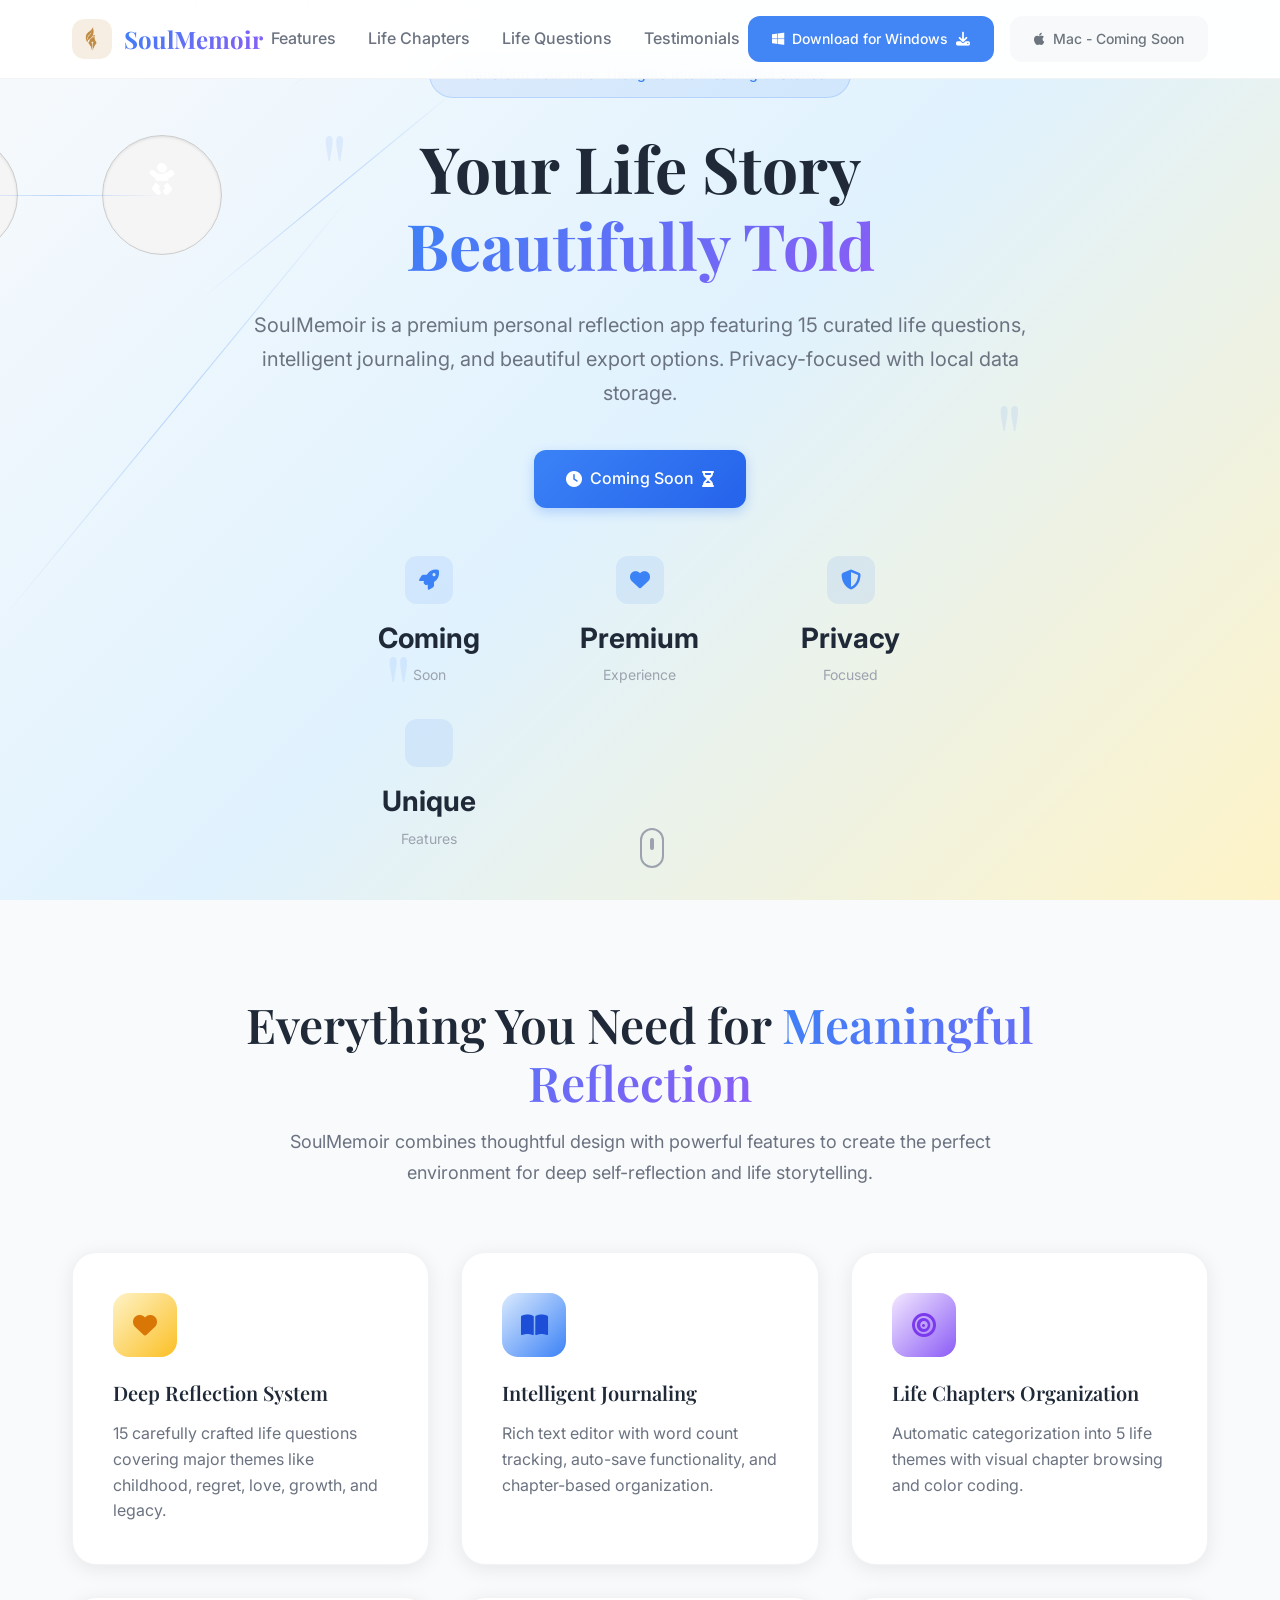
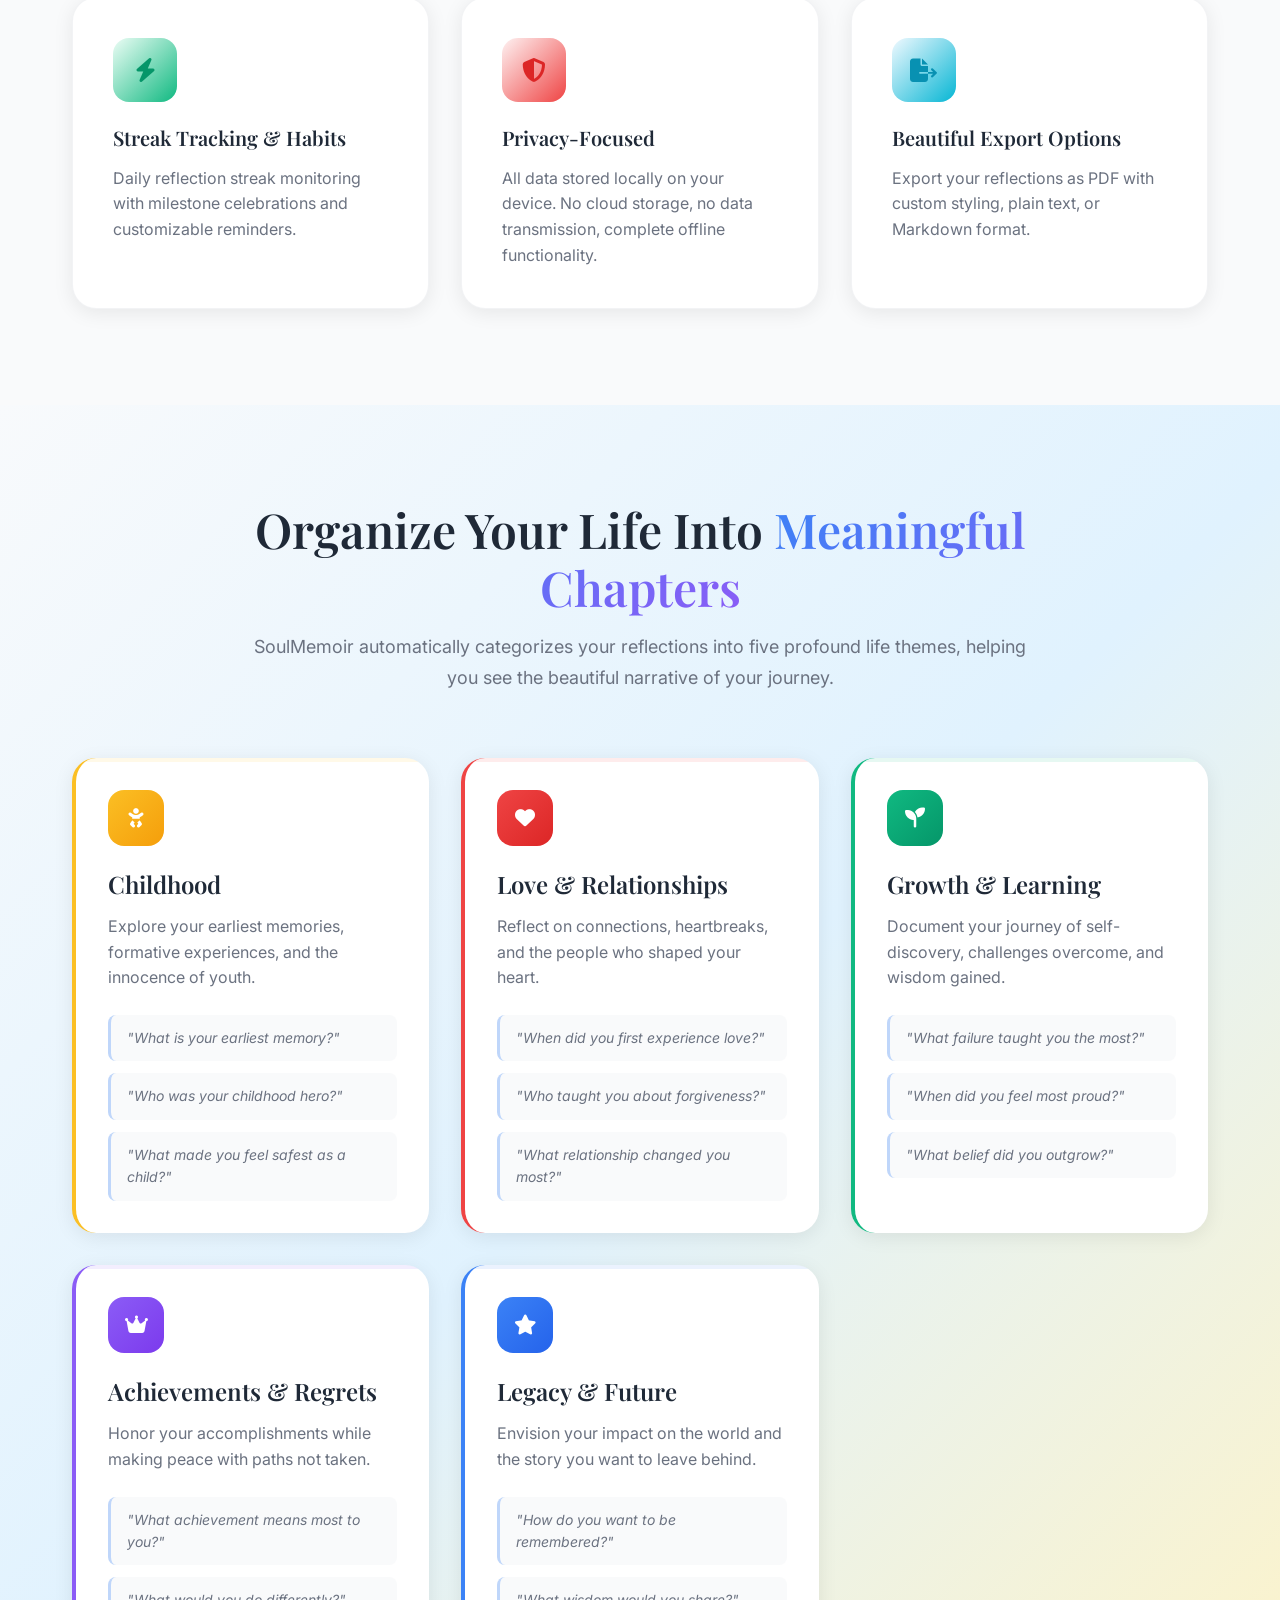
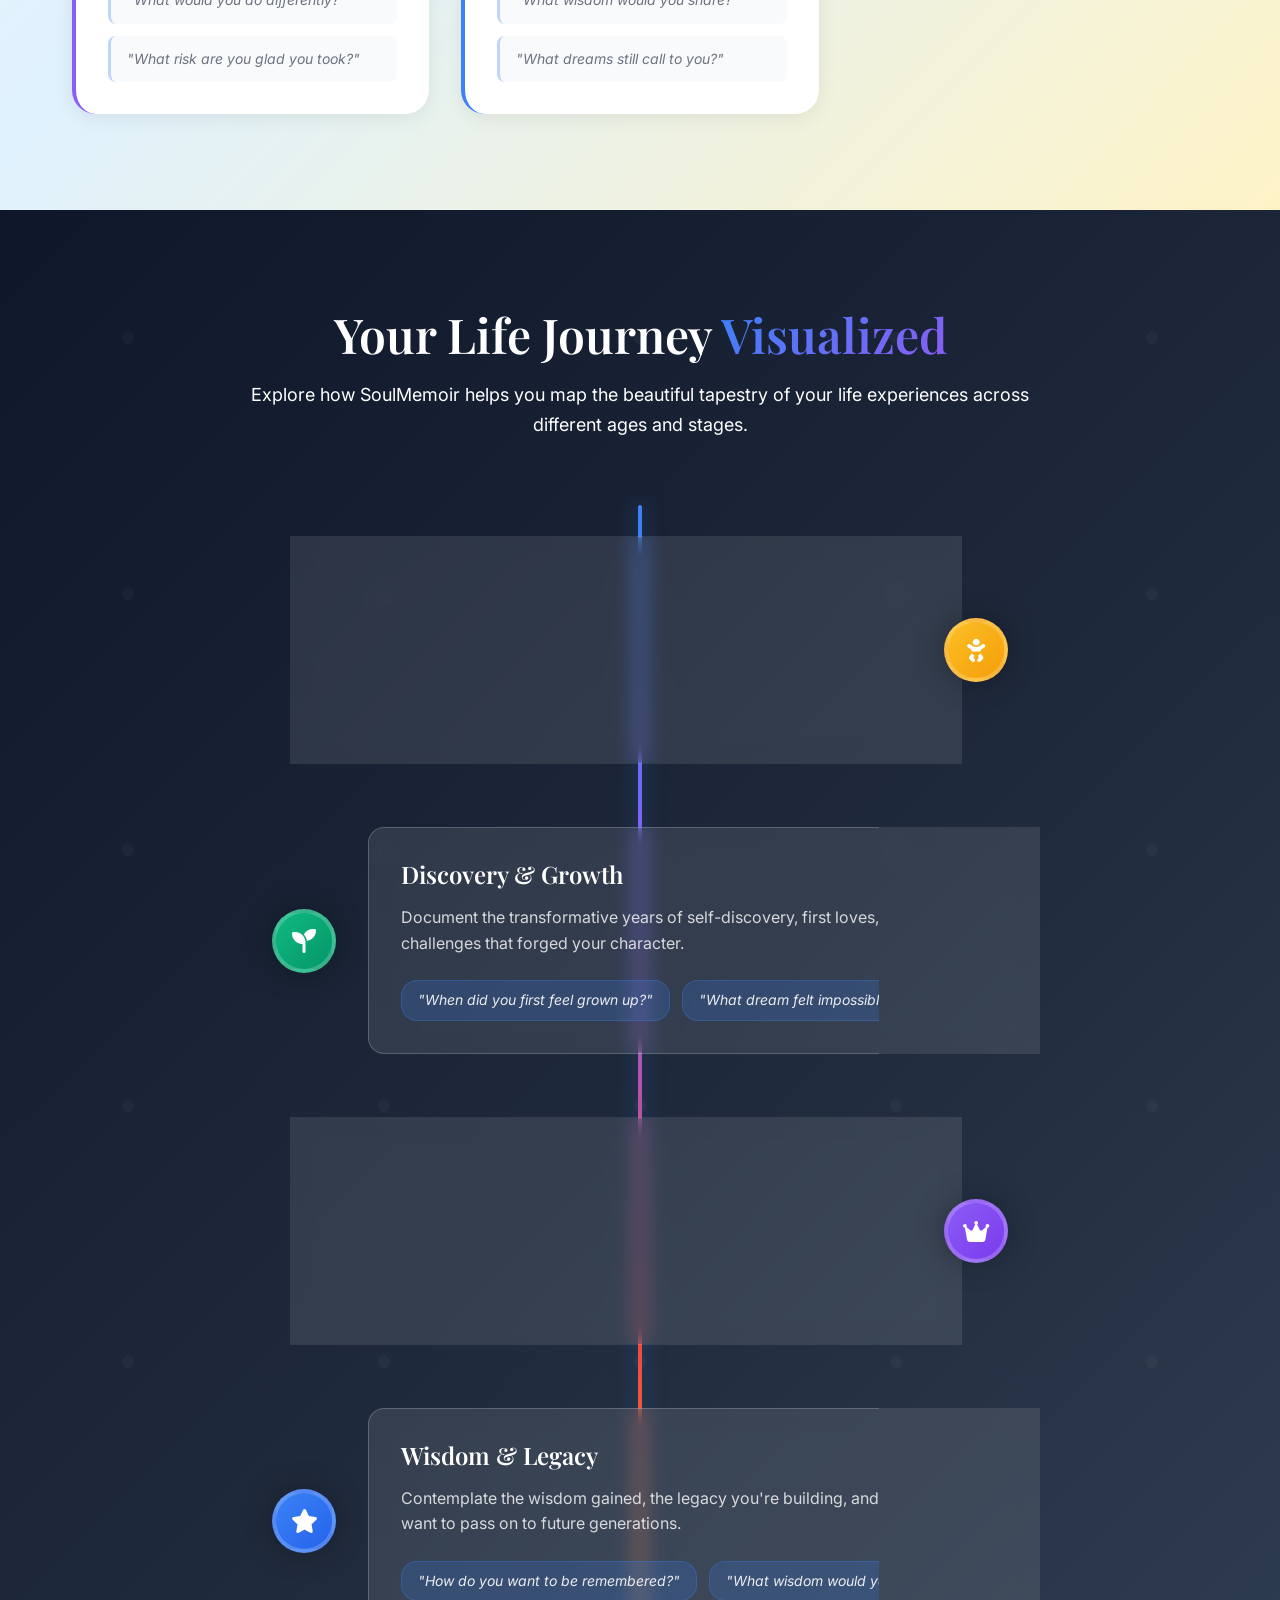
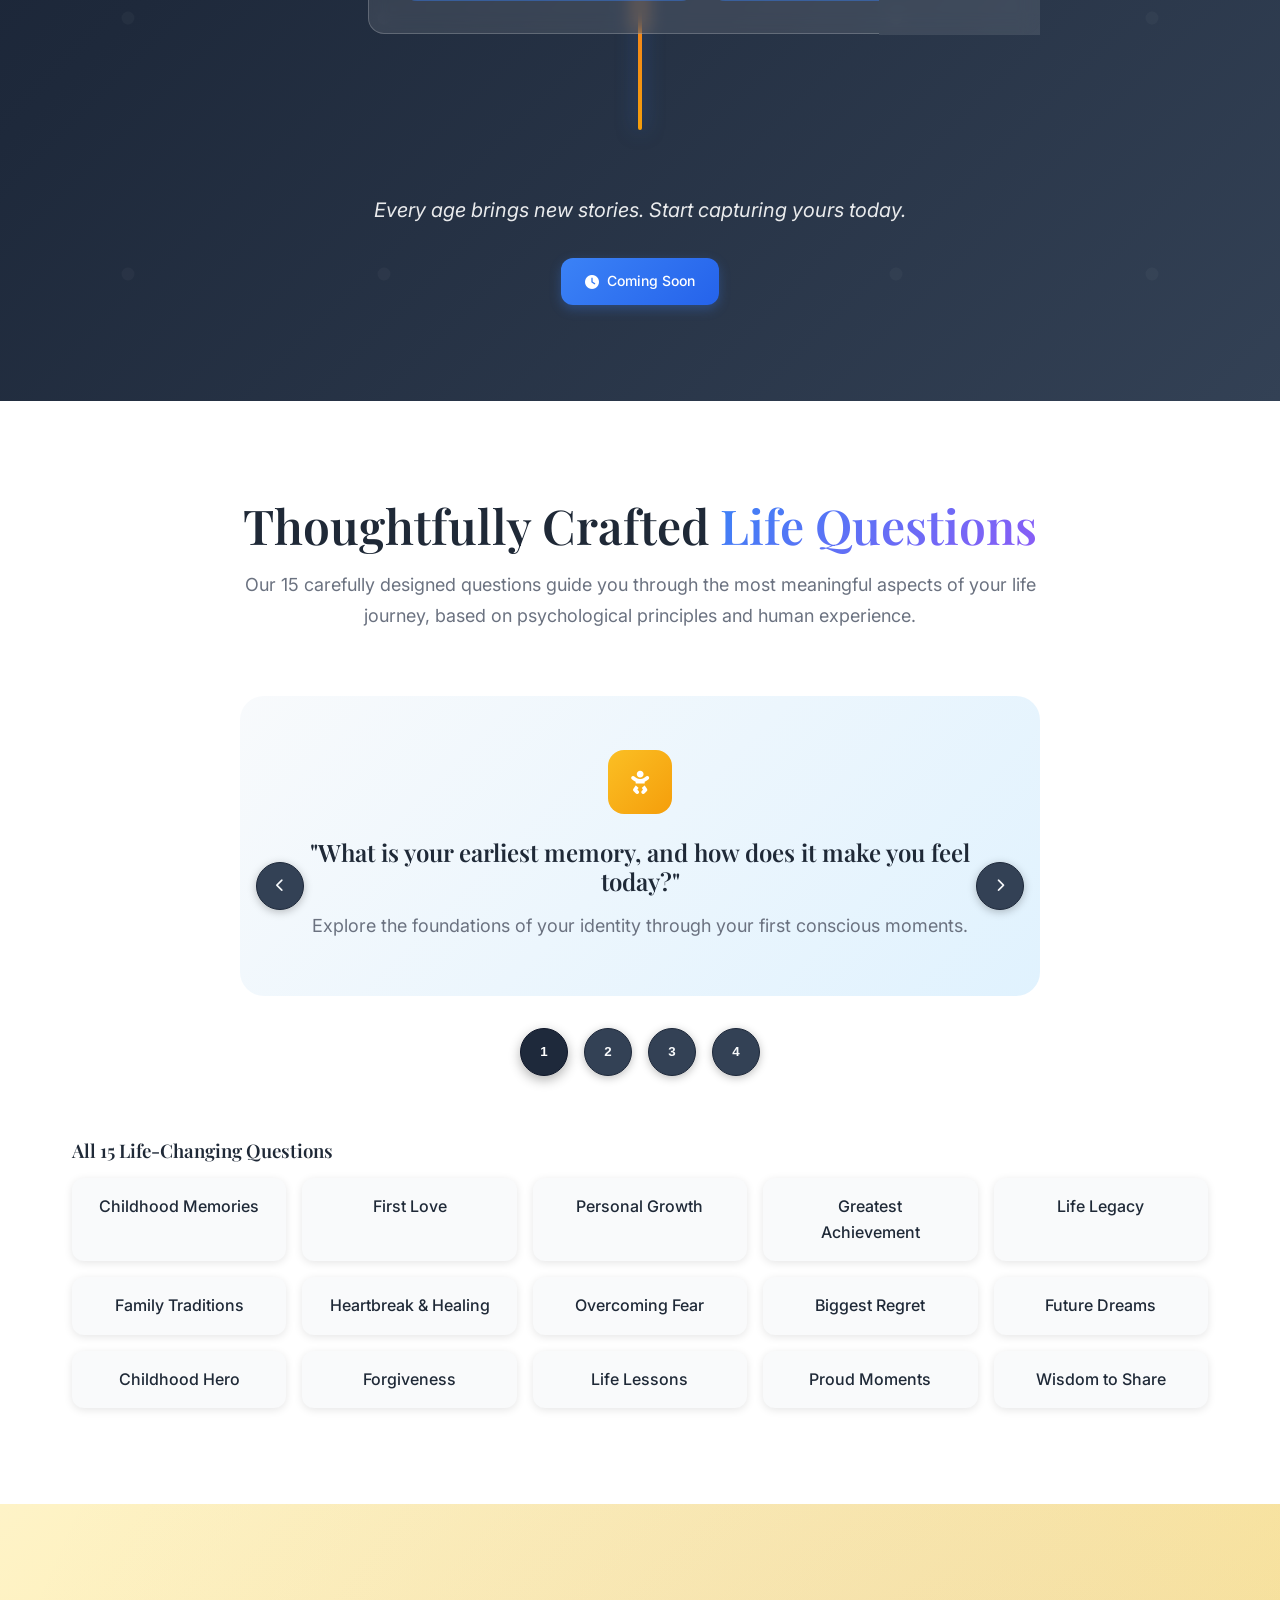
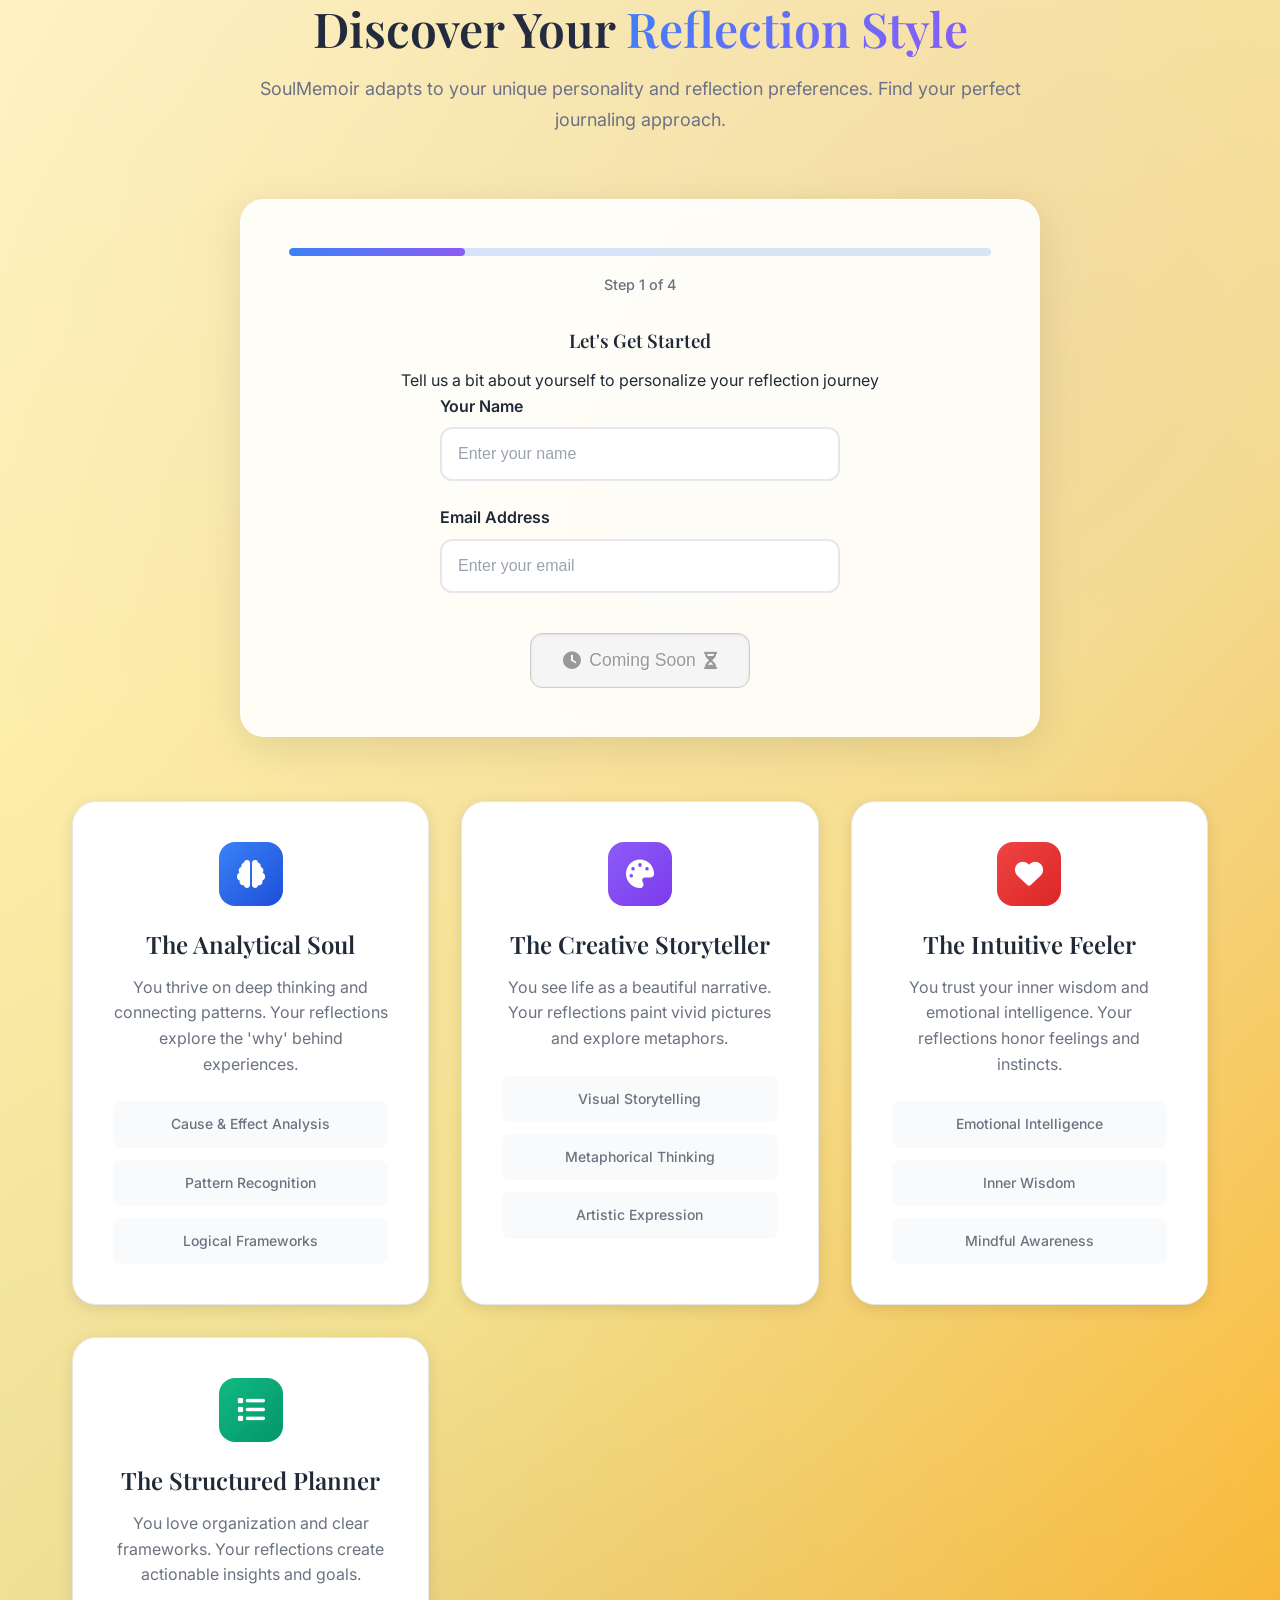
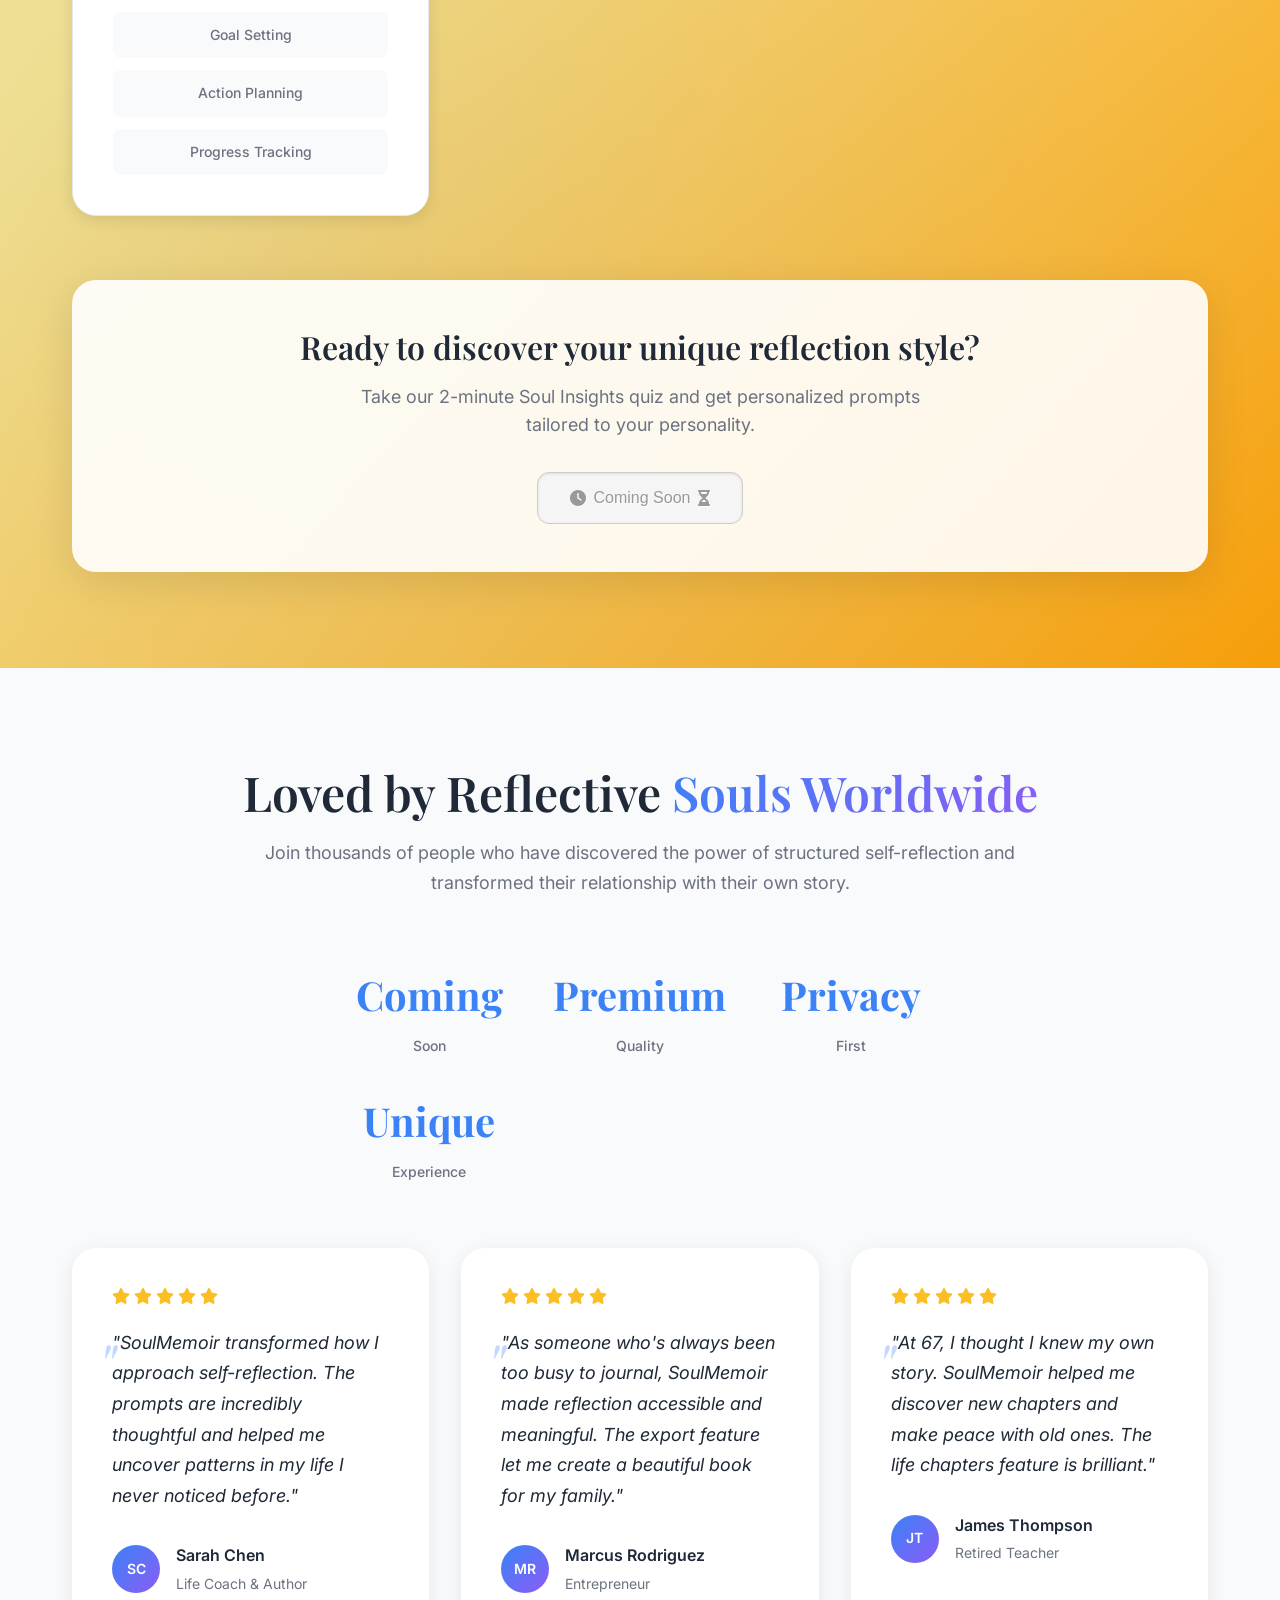
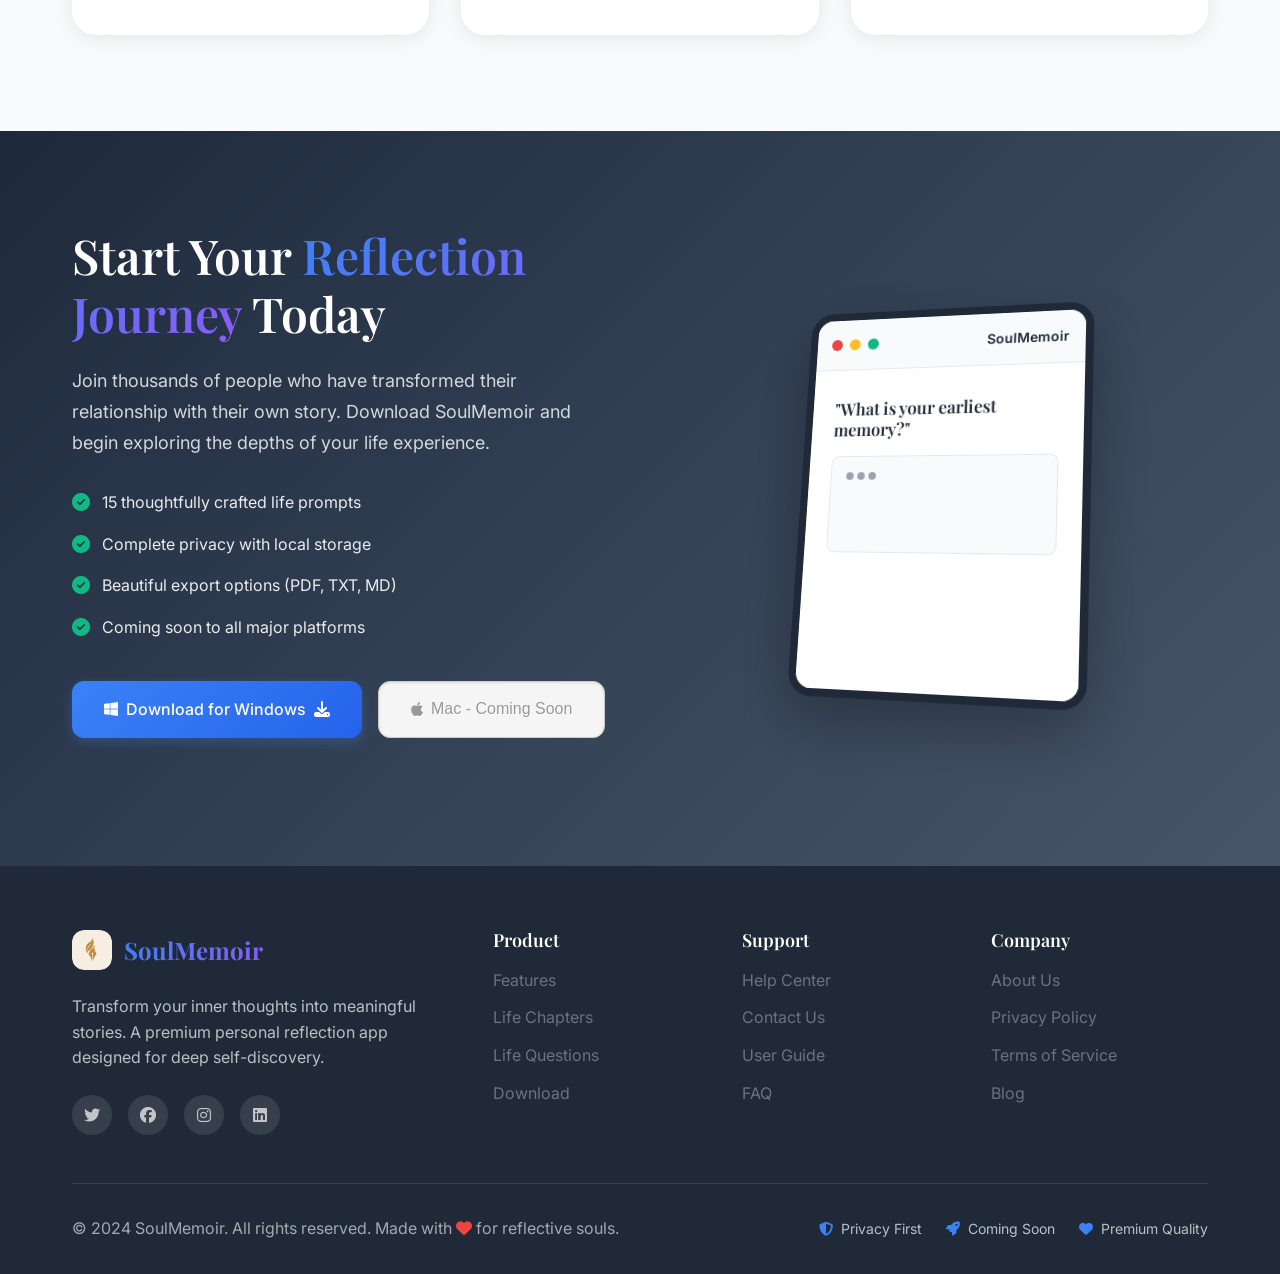
==== commit d9c39bd4: "Update navigation buttons and remove platform downloads - Updated top navigation buttons to reflect " ====
--- a/index.html
+++ b/index.html
@@ -71,13 +71,14 @@
             </div>
 
             <div class="nav-actions">
-                <a href="#download" class="btn btn-secondary">
-                    <i class="fas fa-clock"></i>
-                    Coming Soon
+                <a href="#download" class="btn">
+                    <i class="fab fa-windows"></i>
+                    Download for Windows
+                    <i class="fas fa-download"></i>
                 </a>
-                <a href="#get-started" class="btn btn-primary">
-                    <i class="fas fa-clock"></i>
-                    Coming Soon
+                <a href="#get-started" class="btn">
+                    <i class="fab fa-apple"></i>
+                    Mac - Coming Soon
                 </a>
             </div>
 
@@ -812,20 +813,7 @@
                         </button>
                     </div>
 
-                    <div class="download-links">
-                        <a href="#" class="download-link upcoming">
-                            <i class="fab fa-google-play"></i>
-                            <span>Android - Coming Soon</span>
-                        </a>
-                        <a href="#" class="download-link upcoming">
-                            <i class="fab fa-app-store-ios"></i>
-                            <span>iOS - Coming Soon</span>
-                        </a>
-                        <a href="#" class="download-link upcoming">
-                            <i class="fas fa-globe"></i>
-                            <span>Web Version - Coming Soon</span>
-                        </a>
-                    </div>
+
                 </div>
 
                 <div class="download-visual">
--- a/styles.css
+++ b/styles.css
@@ -815,25 +815,6 @@
     margin-top: 2rem;
 }
 
-.reflection-btn {
-    width: 3rem;
-    height: 3rem;
-    border-radius: 50%;
-    border: 2px solid var(--border);
-    background: white;
-    color: var(--text-secondary);
-    font-weight: 600;
-    cursor: pointer;
-    transition: all 0.3s ease;
-}
-
-.reflection-btn.active,
-.reflection-btn:hover {
-    border-color: var(--primary-color);
-    background: var(--primary-color);
-    color: white;
-}
-
 .reflection-navigation {
     position: absolute;
     top: 50%;
@@ -842,25 +823,65 @@
     display: flex;
     justify-content: space-between;
     padding: 0 1rem;
-    pointer-events: none;
-}
+    z-index: 999;
+}
+
+.reflection-btn {
+    width: 3rem;
+    height: 3rem;
+    border-radius: 50%;
+    border: 1px solid #1e293b;
+    background: #334155;
+    color: #f8fafc;
+    font-weight: 600;
+    cursor: pointer !important;
+    transition: all 0.3s ease;
+    pointer-events: auto !important;
+    z-index: 10;
+    position: relative;
+    box-shadow: 0 2px 8px rgba(0, 0, 0, 0.25);
+}
+
+.reflection-btn.active {
+    border-color: #0f172a;
+    background: #1e293b;
+    color: #ffffff;
+    box-shadow: 0 4px 12px rgba(0, 0, 0, 0.3);
+}
+
+.reflection-btn:hover {
+    border-color: #0f172a;
+    background: #1e293b;
+    color: #ffffff;
+    transform: translateY(-2px);
+    box-shadow: 0 4px 12px rgba(0, 0, 0, 0.3);
+}
+
+
 
 .nav-btn {
     width: 3rem;
     height: 3rem;
     border-radius: 50%;
-    border: none;
-    background: rgba(255, 255, 255, 0.9);
-    color: var(--text-primary);
+    border: 1px solid #1e293b;
+    background: #334155;
+    color: #f8fafc;
     cursor: pointer;
     transition: all 0.3s ease;
-    pointer-events: all;
-    box-shadow: 0 2px 8px rgba(0, 0, 0, 0.1);
+    box-shadow: 0 2px 8px rgba(0, 0, 0, 0.25);
+    z-index: 1000;
+    position: relative;
+    font-weight: 600;
+    display: flex;
+    align-items: center;
+    justify-content: center;
 }
 
 .nav-btn:hover {
-    background: white;
-    transform: scale(1.1);
+    background: #1e293b;
+    color: #ffffff;
+    transform: translateY(-2px);
+    box-shadow: 0 4px 12px rgba(0, 0, 0, 0.3);
 }
 
 .prompts-grid h3 {
@@ -1933,28 +1954,30 @@
     }
 }
 
-/* Disable specific interactive elements - Windows Coming Soon Style */
+/* Windows-style Coming Soon buttons - exact match to your image */
 .quiz-option,
 .mobile-menu-btn,
 input[type="submit"],
 input[type="button"],
 .memory-bubble,
-.nav-actions a[href="#download"],
-.nav-actions a[href="#get-started"],
+
 .quiz-start,
 .quiz-next,
-.nav-actions .btn,
+
 button[disabled],
-.btn[disabled] {
+.btn[disabled],
+.download-link.upcoming {
     cursor: not-allowed !important;
-    opacity: 0.4 !important;
+    opacity: 1 !important;
     pointer-events: none !important;
     user-select: none !important;
     background: #f5f5f5 !important;
     color: #999999 !important;
-    border-color: #cccccc !important;
+    border: 1px solid #cccccc !important;
     box-shadow: inset 0 1px 3px rgba(0,0,0,0.1) !important;
-    filter: grayscale(100%) !important;
+    text-shadow: 1px 1px 0px rgba(255,255,255,0.8) !important;
+    font-weight: 400 !important;
+    filter: none !important;
 }
 
 /* Enable style cards with interactive styling */
@@ -2085,7 +2108,48 @@
     animation: pulse-glow 1.5s ease-in-out infinite;
 }
 
-/* Enable reflection navigation buttons */
+/* Navigation buttons - exact match to your image */
+.nav-actions .btn {
+    padding: 0.75rem 1.5rem !important;
+    border-radius: 0.75rem !important;
+    font-weight: 500 !important;
+    font-size: 0.875rem !important;
+    display: flex !important;
+    align-items: center !important;
+    gap: 0.5rem !important;
+    text-decoration: none !important;
+    transition: all 0.2s ease !important;
+    border: none !important;
+    box-shadow: none !important;
+}
+
+/* Windows Download Button - Blue */
+.nav-actions a[href="#download"] {
+    background: #4285f4 !important;
+    color: white !important;
+    cursor: pointer !important;
+    pointer-events: auto !important;
+    opacity: 1 !important;
+    filter: none !important;
+}
+
+.nav-actions a[href="#download"]:hover {
+    background: #3367d6 !important;
+    color: white !important;
+    transform: none !important;
+    box-shadow: none !important;
+}
+
+/* Coming Soon Button - Gray */
+.nav-actions a[href="#get-started"] {
+    background: #f8f9fa !important;
+    color: #6c757d !important;
+    cursor: not-allowed !important;
+    pointer-events: none !important;
+    opacity: 1 !important;
+}
+
+/* Reflection navigation buttons - improved visibility */
 .reflection-btn,
 .nav-btn {
     cursor: pointer !important;
@@ -2093,23 +2157,6 @@
     pointer-events: auto !important;
     user-select: auto !important;
     filter: none !important;
-    background: var(--surface) !important;
-    color: var(--text-primary) !important;
-    border: 1px solid var(--border) !important;
-    transition: all 0.3s ease !important;
-}
-
-.reflection-btn:hover,
-.nav-btn:hover {
-    background: var(--primary-color) !important;
-    color: white !important;
-    transform: translateY(-2px) !important;
-    box-shadow: 0 4px 12px rgba(59, 130, 246, 0.3) !important;
-}
-
-.reflection-btn.active {
-    background: var(--primary-color) !important;
-    color: white !important;
 }
 
 /* Style download links properly */
@@ -2267,44 +2314,71 @@
     transition: all 0.3s ease;
 }
 
-/* Disable hover effects for disabled elements only */
+/* Maintain Windows disabled appearance on hover */
 .quiz-option:hover,
 .memory-bubble:hover,
-.nav-actions .btn:hover,
-.nav-actions a[href="#download"]:hover,
-.nav-actions a[href="#get-started"]:hover,
+
 button[disabled]:hover,
-.btn[disabled]:hover {
+.btn[disabled]:hover,
+.download-link.upcoming:hover,
+.quiz-start:hover,
+.quiz-next:hover {
     transform: none !important;
     box-shadow: inset 0 1px 3px rgba(0,0,0,0.1) !important;
     background: #f5f5f5 !important;
-    border-color: #cccccc !important;
+    border: 1px solid #cccccc !important;
     color: #999999 !important;
-}
-
-/* Windows-style disabled appearance */
-.btn::before {
-    content: '';
-    position: absolute;
-    top: 0;
-    left: 0;
-    right: 0;
-    bottom: 0;
-    background: repeating-linear-gradient(
-        45deg,
-        transparent,
-        transparent 2px,
-        rgba(255,255,255,0.1) 2px,
-        rgba(255,255,255,0.1) 4px
-    );
-    pointer-events: none;
-}
-
-/* Additional Windows disabled styling */
-button,
-.btn {
-    position: relative !important;
-    text-shadow: 1px 1px 0px rgba(255,255,255,0.5) !important;
-    border: 1px solid #cccccc !important;
-    background: linear-gradient(to bottom, #f8f8f8, #e8e8e8) !important;
-}
+    text-shadow: 1px 1px 0px rgba(255,255,255,0.8) !important;
+    cursor: not-allowed !important;
+}
+
+/* Clean disabled styling - no conflicts */
+
+/* FINAL NAVIGATION BUTTON STYLES - HIGHEST PRIORITY */
+.nav-actions .btn {
+    padding: 0.75rem 1.5rem !important;
+    border-radius: 0.75rem !important;
+    font-weight: 500 !important;
+    font-size: 0.875rem !important;
+    display: flex !important;
+    align-items: center !important;
+    gap: 0.5rem !important;
+    text-decoration: none !important;
+    transition: all 0.2s ease !important;
+    border: none !important;
+    box-shadow: none !important;
+    text-shadow: none !important;
+    filter: none !important;
+}
+
+/* Windows Download Button - Blue Theme */
+.nav-actions a[href="#download"].btn {
+    background: #4285f4 !important;
+    color: white !important;
+    cursor: pointer !important;
+    pointer-events: auto !important;
+    opacity: 1 !important;
+}
+
+.nav-actions a[href="#download"].btn:hover {
+    background: #3367d6 !important;
+    color: white !important;
+    transform: none !important;
+    box-shadow: none !important;
+}
+
+/* Mac Coming Soon Button - Gray Theme */
+.nav-actions a[href="#get-started"].btn {
+    background: #f8f9fa !important;
+    color: #6c757d !important;
+    cursor: not-allowed !important;
+    pointer-events: none !important;
+    opacity: 1 !important;
+}
+
+.nav-actions a[href="#get-started"].btn:hover {
+    background: #f8f9fa !important;
+    color: #6c757d !important;
+    transform: none !important;
+    box-shadow: none !important;
+}
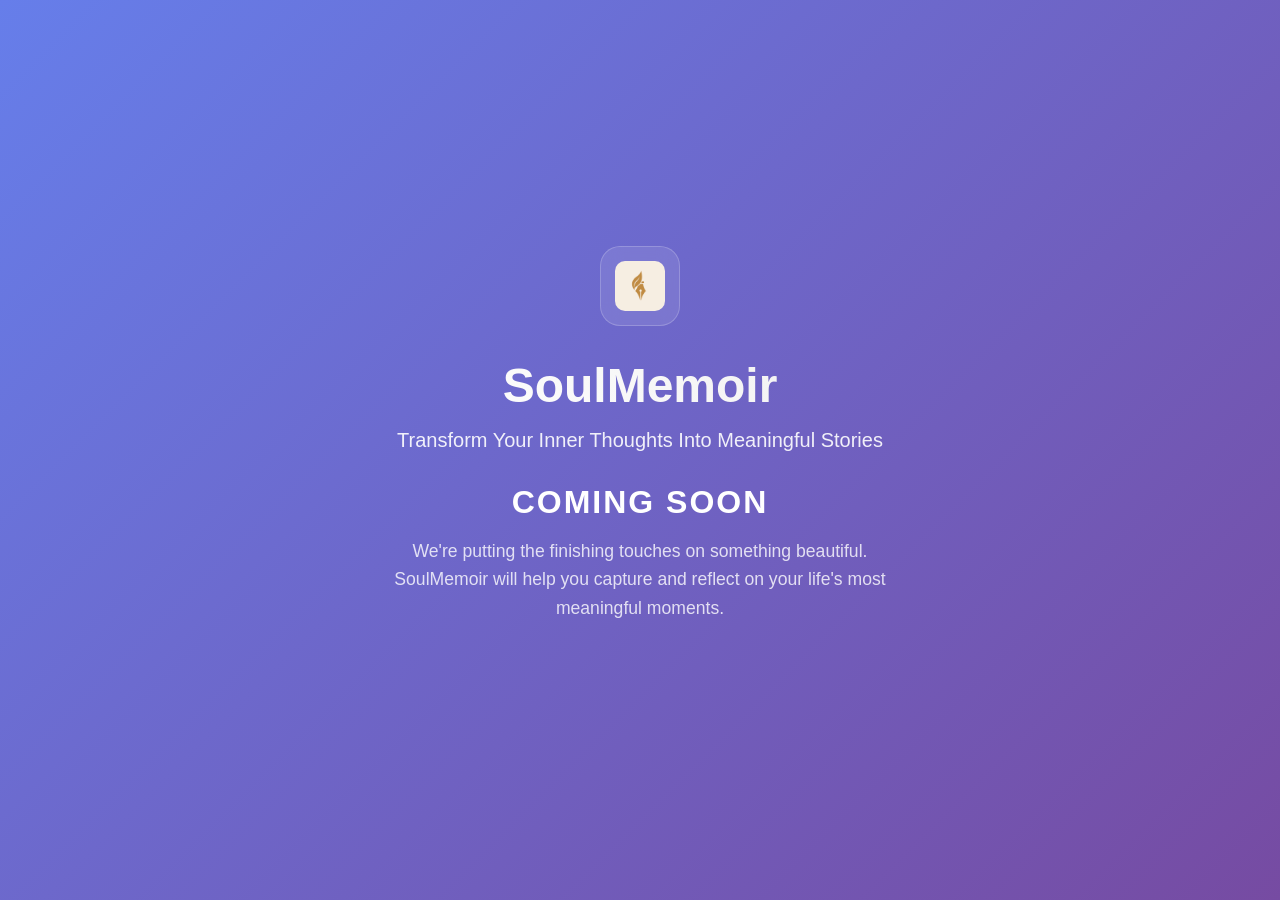
==== commit 2d07cba2: "Replace homepage with simple Coming Soon page - Created clean, minimal Coming Soon page as new homep" ====
--- a/index.html
+++ b/index.html
@@ -1,928 +1,116 @@
 <!DOCTYPE html>
 <html lang="en">
-
-
-<!-- Google tag (gtag.js) -->
-<script async src="https://www.googletagmanager.com/gtag/js?id=G-R3SQF8EK4B"></script>
-<script>
-  window.dataLayer = window.dataLayer || [];
-  function gtag(){dataLayer.push(arguments);}
-  gtag('js', new Date());
-
-  gtag('config', 'G-R3SQF8EK4B');
-</script>
-
 <head>
     <meta charset="UTF-8">
     <meta name="viewport" content="width=device-width, initial-scale=1.0">
-    <title>SoulMemoir - Personal Reflection & Life Story App</title>
-    <meta name="description" content="Transform your inner thoughts into meaningful stories with SoulMemoir. A premium personal reflection app featuring 15 curated life questions, intelligent journaling, and beautiful export options. Privacy-focused with local data storage.">
-    <meta name="keywords" content="personal reflection, life story, journaling app, self-reflection, autobiography, mindfulness, personal growth, life prompts, digital diary, privacy-focused">
+    <title>SoulMemoir - Coming Soon</title>
+    <link rel="icon" type="image/png" href="soulmemoir_brand_logo.png">
+    <link rel="stylesheet" href="https://cdnjs.cloudflare.com/ajax/libs/font-awesome/6.0.0/css/all.min.css">
+    <style>
+        * {
+            margin: 0;
+            padding: 0;
+            box-sizing: border-box;
+        }
 
-    <!-- Open Graph / Facebook -->
-    <meta property="og:type" content="website">
-    <meta property="og:url" content="https://soulmemoir.com/">
-    <meta property="og:title" content="SoulMemoir - Personal Reflection & Life Story App">
-    <meta property="og:description" content="Transform your inner thoughts into meaningful stories with SoulMemoir. A premium personal reflection app featuring 15 curated life questions, intelligent journaling, and beautiful export options.">
-    <meta property="og:image" content="https://soulmemoir.com/soulmemoir_brand_logo.png">
+        body {
+            font-family: -apple-system, BlinkMacSystemFont, 'Segoe UI', Roboto, Oxygen, Ubuntu, Cantarell, sans-serif;
+            background: linear-gradient(135deg, #667eea 0%, #764ba2 100%);
+            min-height: 100vh;
+            display: flex;
+            align-items: center;
+            justify-content: center;
+            color: white;
+            overflow: hidden;
+        }
 
-    <!-- Twitter -->
-    <meta property="twitter:card" content="summary_large_image">
-    <meta property="twitter:url" content="https://soulmemoir.com/">
-    <meta property="twitter:title" content="SoulMemoir - Personal Reflection & Life Story App">
-    <meta property="twitter:description" content="Transform your inner thoughts into meaningful stories with SoulMemoir. Privacy-focused personal reflection app with 15 curated life questions.">
-    <meta property="twitter:image" content="https://soulmemoir.com/soulmemoir_brand_logo.png">
+        .coming-soon-container {
+            text-align: center;
+            max-width: 600px;
+            padding: 2rem;
+            position: relative;
+            z-index: 2;
+        }
 
-    <!-- Fonts -->
-    <link rel="preconnect" href="https://fonts.googleapis.com">
-    <link rel="preconnect" href="https://fonts.gstatic.com" crossorigin>
-    <link href="https://fonts.googleapis.com/css2?family=Inter:wght@300;400;500;600;700&family=Playfair+Display:wght@400;500;600;700&display=swap" rel="stylesheet">
+        .logo {
+            width: 80px;
+            height: 80px;
+            margin: 0 auto 2rem;
+            background: rgba(255, 255, 255, 0.1);
+            border-radius: 20px;
+            display: flex;
+            align-items: center;
+            justify-content: center;
+            backdrop-filter: blur(10px);
+            border: 1px solid rgba(255, 255, 255, 0.2);
+        }
 
-    <!-- Icons -->
-    <link rel="stylesheet" href="https://cdnjs.cloudflare.com/ajax/libs/font-awesome/6.4.0/css/all.min.css">
+        .logo img {
+            width: 50px;
+            height: 50px;
+            border-radius: 10px;
+        }
 
-    <!-- Favicon -->
-    <link rel="icon" type="image/png" sizes="32x32" href="soulmemoir_brand_logo.png">
-    <link rel="icon" type="image/png" sizes="16x16" href="soulmemoir_brand_logo.png">
-    <link rel="apple-touch-icon" sizes="180x180" href="soulmemoir_brand_logo.png">
-    <link rel="shortcut icon" href="soulmemoir_brand_logo.png">
-    <meta name="msapplication-TileImage" content="soulmemoir_brand_logo.png">
-    <meta name="msapplication-TileColor" content="#3b82f6">
-    <meta name="theme-color" content="#3b82f6">
+        .brand-name {
+            font-size: 3rem;
+            font-weight: 700;
+            margin-bottom: 1rem;
+            background: linear-gradient(45deg, #ffffff, #f0f0f0);
+            -webkit-background-clip: text;
+            -webkit-text-fill-color: transparent;
+            background-clip: text;
+        }
 
-    <link rel="stylesheet" href="styles.css">
+        .tagline {
+            font-size: 1.25rem;
+            margin-bottom: 2rem;
+            opacity: 0.9;
+            font-weight: 300;
+        }
+
+        .coming-soon-text {
+            font-size: 2rem;
+            font-weight: 600;
+            margin-bottom: 1rem;
+            text-transform: uppercase;
+            letter-spacing: 2px;
+        }
+
+        .description {
+            font-size: 1.1rem;
+            margin-bottom: 2rem;
+            opacity: 0.8;
+            line-height: 1.6;
+        }
+
+        /* Responsive */
+        @media (max-width: 768px) {
+            .brand-name {
+                font-size: 2.5rem;
+            }
+            
+            .coming-soon-text {
+                font-size: 1.5rem;
+            }
+            
+
+        }
+    </style>
 </head>
 <body>
-    <!-- Header -->
-    <header class="header">
-        <nav class="nav">
-            <div class="nav-brand">
-                <div class="logo">
-                    <img src="soulmemoir_brand_logo.png" alt="SoulMemoir Logo" class="logo-image">
-                </div>
-                <span class="brand-name">SoulMemoir</span>
-            </div>
-
-            <div class="nav-links">
-                <a href="#features">Features</a>
-                <a href="#chapters">Life Chapters</a>
-                <a href="#reflections">Life Questions</a>
-                <a href="#testimonials">Testimonials</a>
-            </div>
-
-            <div class="nav-actions">
-                <a href="#download" class="btn">
-                    <i class="fab fa-windows"></i>
-                    Download for Windows
-                    <i class="fas fa-download"></i>
-                </a>
-                <a href="#get-started" class="btn">
-                    <i class="fab fa-apple"></i>
-                    Mac - Coming Soon
-                </a>
-            </div>
-
-            <button class="mobile-menu-btn">
-                <i class="fas fa-bars"></i>
-            </button>
-        </nav>
-    </header>
-
-    <!-- Hero Section -->
-    <section class="hero">
-        <!-- Unique Animated Background -->
-        <div class="hero-background">
-            <!-- Floating Memory Bubbles -->
-            <div class="memory-bubble" style="top: 15%; left: 8%;" data-memory="childhood">
-                <div class="bubble-content">
-                    <i class="fas fa-baby"></i>
-                    <span class="bubble-text">First Steps</span>
-                </div>
-            </div>
-            <div class="memory-bubble" style="top: 25%; right: 12%;" data-memory="love">
-                <div class="bubble-content">
-                    <i class="fas fa-heart"></i>
-                    <span class="bubble-text">First Love</span>
-                </div>
-            </div>
-            <div class="memory-bubble" style="bottom: 35%; left: 15%;" data-memory="growth">
-                <div class="bubble-content">
-                    <i class="fas fa-seedling"></i>
-                    <span class="bubble-text">Growth</span>
-                </div>
-            </div>
-            <div class="memory-bubble" style="bottom: 25%; right: 8%;" data-memory="dreams">
-                <div class="bubble-content">
-                    <i class="fas fa-star"></i>
-                    <span class="bubble-text">Dreams</span>
-                </div>
-            </div>
-
-            <!-- Unique Constellation Effect -->
-            <div class="constellation">
-                <div class="constellation-line" data-from="0" data-to="1"></div>
-                <div class="constellation-line" data-from="1" data-to="2"></div>
-                <div class="constellation-line" data-from="2" data-to="3"></div>
-                <div class="constellation-line" data-from="3" data-to="0"></div>
-            </div>
-
-            <!-- Animated Quote Particles -->
-            <div class="quote-particle" style="top: 10%; left: 25%;">"</div>
-            <div class="quote-particle" style="top: 40%; right: 20%;">"</div>
-            <div class="quote-particle" style="bottom: 15%; left: 30%;">"</div>
+    <div class="coming-soon-container">
+        <div class="logo">
+            <img src="soulmemoir_brand_logo.png" alt="SoulMemoir Logo">
         </div>
 
-        <div class="container">
-            <div class="hero-content">
-                <div class="hero-badge">
-                    <i class="fas fa-sparkles"></i>
-                    Transform Your Inner Thoughts Into Meaningful Stories
-                </div>
+        <h1 class="brand-name">SoulMemoir</h1>
+        <p class="tagline">Transform Your Inner Thoughts Into Meaningful Stories</p>
 
-                <h1 class="hero-title">
-                    Your Life Story<br>
-                    <span class="gradient-text">Beautifully Told</span>
-                </h1>
-
-                <p class="hero-subtitle">
-                    SoulMemoir is a premium personal reflection app featuring 15 curated life questions,
-                    intelligent journaling, and beautiful export options. Privacy-focused with local data storage.
-                </p>
-
-                <div class="hero-actions">
-                    <a href="#get-started" class="btn btn-primary btn-large">
-                        <i class="fas fa-clock"></i>
-                        Coming Soon
-                        <i class="fas fa-hourglass-half"></i>
-                    </a>
-                </div>
-
-                <div class="hero-stats">
-                    <div class="stat">
-                        <div class="stat-icon">
-                            <i class="fas fa-rocket"></i>
-                        </div>
-                        <div class="stat-value">Coming</div>
-                        <div class="stat-label">Soon</div>
-                    </div>
-                    <div class="stat">
-                        <div class="stat-icon">
-                            <i class="fas fa-heart"></i>
-                        </div>
-                        <div class="stat-value">Premium</div>
-                        <div class="stat-label">Experience</div>
-                    </div>
-                    <div class="stat">
-                        <div class="stat-icon">
-                            <i class="fas fa-shield-alt"></i>
-                        </div>
-                        <div class="stat-value">Privacy</div>
-                        <div class="stat-label">Focused</div>
-                    </div>
-                    <div class="stat">
-                        <div class="stat-icon">
-                            <i class="fas fa-sparkles"></i>
-                        </div>
-                        <div class="stat-value">Unique</div>
-                        <div class="stat-label">Features</div>
-                    </div>
-                </div>
-            </div>
-        </div>
-
-        <div class="scroll-indicator">
-            <div class="scroll-mouse">
-                <div class="scroll-wheel"></div>
-            </div>
-        </div>
-    </section>
-
-    <!-- Features Section -->
-    <section id="features" class="features">
-        <div class="container">
-            <div class="section-header">
-                <h2>Everything You Need for <span class="gradient-text">Meaningful Reflection</span></h2>
-                <p>SoulMemoir combines thoughtful design with powerful features to create the perfect environment for deep self-reflection and life storytelling.</p>
-            </div>
-
-            <div class="features-grid">
-                <div class="feature-card" data-aos="fade-up">
-                    <div class="feature-icon heart">
-                        <i class="fas fa-heart"></i>
-                    </div>
-                    <h3>Deep Reflection System</h3>
-                    <p>15 carefully crafted life questions covering major themes like childhood, regret, love, growth, and legacy.</p>
-                </div>
-
-                <div class="feature-card" data-aos="fade-up" data-aos-delay="100">
-                    <div class="feature-icon book">
-                        <i class="fas fa-book-open"></i>
-                    </div>
-                    <h3>Intelligent Journaling</h3>
-                    <p>Rich text editor with word count tracking, auto-save functionality, and chapter-based organization.</p>
-                </div>
-
-                <div class="feature-card" data-aos="fade-up" data-aos-delay="200">
-                    <div class="feature-icon target">
-                        <i class="fas fa-bullseye"></i>
-                    </div>
-                    <h3>Life Chapters Organization</h3>
-                    <p>Automatic categorization into 5 life themes with visual chapter browsing and color coding.</p>
-                </div>
-
-                <div class="feature-card" data-aos="fade-up" data-aos-delay="300">
-                    <div class="feature-icon lightning">
-                        <i class="fas fa-bolt"></i>
-                    </div>
-                    <h3>Streak Tracking & Habits</h3>
-                    <p>Daily reflection streak monitoring with milestone celebrations and customizable reminders.</p>
-                </div>
-
-                <div class="feature-card" data-aos="fade-up" data-aos-delay="400">
-                    <div class="feature-icon shield">
-                        <i class="fas fa-shield-alt"></i>
-                    </div>
-                    <h3>Privacy-Focused</h3>
-                    <p>All data stored locally on your device. No cloud storage, no data transmission, complete offline functionality.</p>
-                </div>
-
-                <div class="feature-card" data-aos="fade-up" data-aos-delay="500">
-                    <div class="feature-icon file">
-                        <i class="fas fa-file-export"></i>
-                    </div>
-                    <h3>Beautiful Export Options</h3>
-                    <p>Export your reflections as PDF with custom styling, plain text, or Markdown format.</p>
-                </div>
-            </div>
-        </div>
-    </section>
-
-    <!-- Life Chapters Section -->
-    <section id="chapters" class="chapters">
-        <div class="container">
-            <div class="section-header">
-                <h2>Organize Your Life Into <span class="gradient-text">Meaningful Chapters</span></h2>
-                <p>SoulMemoir automatically categorizes your reflections into five profound life themes, helping you see the beautiful narrative of your journey.</p>
-            </div>
-
-            <div class="chapters-grid">
-                <div class="chapter-card childhood" data-aos="zoom-in">
-                    <div class="chapter-icon">
-                        <i class="fas fa-baby"></i>
-                    </div>
-                    <h3>Childhood</h3>
-                    <p>Explore your earliest memories, formative experiences, and the innocence of youth.</p>
-                    <div class="chapter-reflections">
-                        <div class="reflection">"What is your earliest memory?"</div>
-                        <div class="reflection">"Who was your childhood hero?"</div>
-                        <div class="reflection">"What made you feel safest as a child?"</div>
-                    </div>
-                </div>
-
-                <div class="chapter-card love" data-aos="zoom-in" data-aos-delay="100">
-                    <div class="chapter-icon">
-                        <i class="fas fa-heart"></i>
-                    </div>
-                    <h3>Love & Relationships</h3>
-                    <p>Reflect on connections, heartbreaks, and the people who shaped your heart.</p>
-                    <div class="chapter-reflections">
-                        <div class="reflection">"When did you first experience love?"</div>
-                        <div class="reflection">"Who taught you about forgiveness?"</div>
-                        <div class="reflection">"What relationship changed you most?"</div>
-                    </div>
-                </div>
-
-                <div class="chapter-card growth" data-aos="zoom-in" data-aos-delay="200">
-                    <div class="chapter-icon">
-                        <i class="fas fa-seedling"></i>
-                    </div>
-                    <h3>Growth & Learning</h3>
-                    <p>Document your journey of self-discovery, challenges overcome, and wisdom gained.</p>
-                    <div class="chapter-reflections">
-                        <div class="reflection">"What failure taught you the most?"</div>
-                        <div class="reflection">"When did you feel most proud?"</div>
-                        <div class="reflection">"What belief did you outgrow?"</div>
-                    </div>
-                </div>
-
-                <div class="chapter-card achievements" data-aos="zoom-in" data-aos-delay="300">
-                    <div class="chapter-icon">
-                        <i class="fas fa-crown"></i>
-                    </div>
-                    <h3>Achievements & Regrets</h3>
-                    <p>Honor your accomplishments while making peace with paths not taken.</p>
-                    <div class="chapter-reflections">
-                        <div class="reflection">"What achievement means most to you?"</div>
-                        <div class="reflection">"What would you do differently?"</div>
-                        <div class="reflection">"What risk are you glad you took?"</div>
-                    </div>
-                </div>
-
-                <div class="chapter-card legacy" data-aos="zoom-in" data-aos-delay="400">
-                    <div class="chapter-icon">
-                        <i class="fas fa-star"></i>
-                    </div>
-                    <h3>Legacy & Future</h3>
-                    <p>Envision your impact on the world and the story you want to leave behind.</p>
-                    <div class="chapter-reflections">
-                        <div class="reflection">"How do you want to be remembered?"</div>
-                        <div class="reflection">"What wisdom would you share?"</div>
-                        <div class="reflection">"What dreams still call to you?"</div>
-                    </div>
-                </div>
-            </div>
-        </div>
-    </section>
-
-    <!-- Unique Interactive Life Timeline -->
-    <section class="life-timeline">
-        <div class="container">
-            <div class="section-header">
-                <h2>Your Life Journey <span class="gradient-text">Visualized</span></h2>
-                <p>Explore how SoulMemoir helps you map the beautiful tapestry of your life experiences across different ages and stages.</p>
-            </div>
-
-            <div class="timeline-container">
-                <div class="timeline-line"></div>
-
-                <div class="timeline-item" data-age="5-12" data-aos="fade-right">
-                    <div class="timeline-marker childhood">
-                        <i class="fas fa-baby"></i>
-                    </div>
-                    <div class="timeline-content">
-                        <h3>Childhood Wonder</h3>
-                        <p>Capture the magic of your earliest memories, family traditions, and the innocent curiosity that shaped your worldview.</p>
-                        <div class="timeline-reflections">
-                            <span class="reflection-tag">"What made you feel safest?"</span>
-                            <span class="reflection-tag">"Who was your hero?"</span>
-                        </div>
-                    </div>
-                </div>
-
-                <div class="timeline-item" data-age="13-25" data-aos="fade-left">
-                    <div class="timeline-marker growth">
-                        <i class="fas fa-seedling"></i>
-                    </div>
-                    <div class="timeline-content">
-                        <h3>Discovery & Growth</h3>
-                        <p>Document the transformative years of self-discovery, first loves, dreams, and the challenges that forged your character.</p>
-                        <div class="timeline-reflections">
-                            <span class="reflection-tag">"When did you first feel grown up?"</span>
-                            <span class="reflection-tag">"What dream felt impossible?"</span>
-                        </div>
-                    </div>
-                </div>
-
-                <div class="timeline-item" data-age="26-45" data-aos="fade-right">
-                    <div class="timeline-marker achievements">
-                        <i class="fas fa-crown"></i>
-                    </div>
-                    <div class="timeline-content">
-                        <h3>Building & Achieving</h3>
-                        <p>Reflect on career milestones, relationships, family building, and the moments of triumph and learning from setbacks.</p>
-                        <div class="timeline-reflections">
-                            <span class="reflection-tag">"What achievement means most?"</span>
-                            <span class="reflection-tag">"What would you do differently?"</span>
-                        </div>
-                    </div>
-                </div>
-
-                <div class="timeline-item" data-age="46+" data-aos="fade-left">
-                    <div class="timeline-marker legacy">
-                        <i class="fas fa-star"></i>
-                    </div>
-                    <div class="timeline-content">
-                        <h3>Wisdom & Legacy</h3>
-                        <p>Contemplate the wisdom gained, the legacy you're building, and the stories you want to pass on to future generations.</p>
-                        <div class="timeline-reflections">
-                            <span class="reflection-tag">"How do you want to be remembered?"</span>
-                            <span class="reflection-tag">"What wisdom would you share?"</span>
-                        </div>
-                    </div>
-                </div>
-            </div>
-
-            <div class="timeline-cta">
-                <p class="timeline-message">Every age brings new stories. Start capturing yours today.</p>
-                <a href="#download" class="btn btn-primary">
-                    <i class="fas fa-clock"></i>
-                    Coming Soon
-                </a>
-            </div>
-        </div>
-    </section>
-
-    <!-- Life Reflections Section -->
-    <section id="reflections" class="reflections">
-        <div class="container">
-            <div class="section-header">
-                <h2>Thoughtfully Crafted <span class="gradient-text">Life Questions</span></h2>
-                <p>Our 15 carefully designed questions guide you through the most meaningful aspects of your life journey, based on psychological principles and human experience.</p>
-            </div>
-
-            <div class="reflections-showcase">
-                <div class="reflection-carousel">
-                    <div class="reflection-slide active" data-category="Childhood">
-                        <div class="reflection-icon childhood">
-                            <i class="fas fa-baby"></i>
-                        </div>
-                        <h3>"What is your earliest memory, and how does it make you feel today?"</h3>
-                        <p>Explore the foundations of your identity through your first conscious moments.</p>
-                    </div>
-
-                    <div class="reflection-slide" data-category="Growth">
-                        <div class="reflection-icon growth">
-                            <i class="fas fa-seedling"></i>
-                        </div>
-                        <h3>"Describe a moment when you realized you had grown as a person."</h3>
-                        <p>Reflect on the pivotal moments that shaped your character and wisdom.</p>
-                    </div>
-
-                    <div class="reflection-slide" data-category="Love">
-                        <div class="reflection-icon love">
-                            <i class="fas fa-heart"></i>
-                        </div>
-                        <h3>"Who taught you the most about love, and what did they teach you?"</h3>
-                        <p>Honor the relationships that opened your heart and changed your perspective.</p>
-                    </div>
-
-                    <div class="reflection-slide" data-category="Legacy">
-                        <div class="reflection-icon legacy">
-                            <i class="fas fa-star"></i>
-                        </div>
-                        <h3>"How do you want to be remembered by those who matter most to you?"</h3>
-                        <p>Envision the impact you want to leave and the story you want to tell.</p>
-                    </div>
-                </div>
-
-                <div class="reflection-controls">
-                    <button class="reflection-btn active" data-slide="0">1</button>
-                    <button class="reflection-btn" data-slide="1">2</button>
-                    <button class="reflection-btn" data-slide="2">3</button>
-                    <button class="reflection-btn" data-slide="3">4</button>
-                </div>
-
-                <div class="reflection-navigation">
-                    <button class="nav-btn prev" id="prevReflection">
-                        <i class="fas fa-chevron-left"></i>
-                    </button>
-                    <button class="nav-btn next" id="nextReflection">
-                        <i class="fas fa-chevron-right"></i>
-                    </button>
-                </div>
-            </div>
-
-            <div class="reflections-grid">
-                <h3>All 15 Life-Changing Questions</h3>
-                <div class="mini-reflections">
-                    <div class="mini-reflection childhood">Childhood Memories</div>
-                    <div class="mini-reflection love">First Love</div>
-                    <div class="mini-reflection growth">Personal Growth</div>
-                    <div class="mini-reflection achievements">Greatest Achievement</div>
-                    <div class="mini-reflection legacy">Life Legacy</div>
-                    <div class="mini-reflection childhood">Family Traditions</div>
-                    <div class="mini-reflection love">Heartbreak & Healing</div>
-                    <div class="mini-reflection growth">Overcoming Fear</div>
-                    <div class="mini-reflection achievements">Biggest Regret</div>
-                    <div class="mini-reflection legacy">Future Dreams</div>
-                    <div class="mini-reflection childhood">Childhood Hero</div>
-                    <div class="mini-reflection love">Forgiveness</div>
-                    <div class="mini-reflection growth">Life Lessons</div>
-                    <div class="mini-reflection achievements">Proud Moments</div>
-                    <div class="mini-reflection legacy">Wisdom to Share</div>
-                </div>
-            </div>
-        </div>
-    </section>
-
-    <!-- Unique Soul Insights Section -->
-    <section class="soul-insights">
-        <div class="container">
-            <div class="section-header">
-                <h2>Discover Your <span class="gradient-text">Reflection Style</span></h2>
-                <p>SoulMemoir adapts to your unique personality and reflection preferences. Find your perfect journaling approach.</p>
-            </div>
-
-            <div class="insights-quiz">
-                <!-- Step 1: User Information -->
-                <div class="quiz-step active" data-step="1">
-                    <div class="quiz-progress">
-                        <div class="progress-bar">
-                            <div class="progress-fill" style="width: 25%"></div>
-                        </div>
-                        <span class="progress-text">Step 1 of 4</span>
-                    </div>
-                    <h3>Let's Get Started</h3>
-                    <p>Tell us a bit about yourself to personalize your reflection journey</p>
-                    <div class="quiz-form">
-                        <div class="form-group">
-                            <label for="userName">Your Name</label>
-                            <input type="text" id="userName" name="userName" placeholder="Enter your name" required>
-                        </div>
-                        <div class="form-group">
-                            <label for="userEmail">Email Address</label>
-                            <input type="email" id="userEmail" name="userEmail" placeholder="Enter your email" required>
-                        </div>
-                        <button class="btn btn-primary quiz-next" onclick="nextQuizStep()">
-                            <i class="fas fa-clock"></i> Coming Soon <i class="fas fa-hourglass-half"></i>
-                        </button>
-                    </div>
-                </div>
-
-                <!-- Step 2: Reflection Style Question -->
-                <div class="quiz-step" data-step="2">
-                    <div class="quiz-progress">
-                        <div class="progress-bar">
-                            <div class="progress-fill" style="width: 50%"></div>
-                        </div>
-                        <span class="progress-text">Step 2 of 4</span>
-                    </div>
-                    <h3>How do you prefer to process emotions?</h3>
-                    <div class="quiz-options">
-                        <button class="quiz-option" data-style="analytical" onclick="selectOption(this, 'style', 'analytical')">
-                            <i class="fas fa-brain"></i>
-                            <span>Through deep analysis and understanding</span>
-                        </button>
-                        <button class="quiz-option" data-style="creative" onclick="selectOption(this, 'style', 'creative')">
-                            <i class="fas fa-palette"></i>
-                            <span>Through creative expression and imagery</span>
-                        </button>
-                        <button class="quiz-option" data-style="intuitive" onclick="selectOption(this, 'style', 'intuitive')">
-                            <i class="fas fa-heart"></i>
-                            <span>Through feeling and intuitive connection</span>
-                        </button>
-                        <button class="quiz-option" data-style="structured" onclick="selectOption(this, 'style', 'structured')">
-                            <i class="fas fa-list"></i>
-                            <span>Through organized lists and frameworks</span>
-                        </button>
-                    </div>
-                </div>
-
-                <!-- Step 3: Time Preference Question -->
-                <div class="quiz-step" data-step="3">
-                    <div class="quiz-progress">
-                        <div class="progress-bar">
-                            <div class="progress-fill" style="width: 75%"></div>
-                        </div>
-                        <span class="progress-text">Step 3 of 4</span>
-                    </div>
-                    <h3>When do you prefer to reflect?</h3>
-                    <div class="quiz-options">
-                        <button class="quiz-option" data-time="morning" onclick="selectOption(this, 'time', 'morning')">
-                            <i class="fas fa-sun"></i>
-                            <span>Morning - Fresh start with clear mind</span>
-                        </button>
-                        <button class="quiz-option" data-time="evening" onclick="selectOption(this, 'time', 'evening')">
-                            <i class="fas fa-moon"></i>
-                            <span>Evening - Winding down and processing the day</span>
-                        </button>
-                        <button class="quiz-option" data-time="flexible" onclick="selectOption(this, 'time', 'flexible')">
-                            <i class="fas fa-clock"></i>
-                            <span>Flexible - Whenever inspiration strikes</span>
-                        </button>
-                    </div>
-                </div>
-
-                <!-- Step 4: Results -->
-                <div class="quiz-step" data-step="4">
-                    <div class="quiz-progress">
-                        <div class="progress-bar">
-                            <div class="progress-fill" style="width: 100%"></div>
-                        </div>
-                        <span class="progress-text">Complete!</span>
-                    </div>
-                    <div class="quiz-results">
-                        <div class="results-header">
-                            <i class="fas fa-sparkles"></i>
-                            <h3>Your Personalized Reflection Profile</h3>
-                            <p class="user-greeting"></p>
-                        </div>
-                        <div class="results-content">
-                            <div class="result-style">
-                                <h4>Your Reflection Style</h4>
-                                <div class="style-result"></div>
-                            </div>
-                            <div class="result-recommendations">
-                                <h4>Recommended for You</h4>
-                                <div class="recommendations-list"></div>
-                            </div>
-                            <div class="result-actions">
-                                <button class="btn btn-primary" onclick="submitQuizResults()">
-                                    <i class="fas fa-clock"></i>
-                                    Coming Soon
-                                </button>
-                                <button class="btn btn-secondary" onclick="restartQuiz()">
-                                    <i class="fas fa-clock"></i>
-                                    Coming Soon
-                                </button>
-                            </div>
-                        </div>
-                    </div>
-                </div>
-            </div>
-
-            <div class="reflection-styles">
-                <div class="style-card analytical">
-                    <div class="style-icon">
-                        <i class="fas fa-brain"></i>
-                    </div>
-                    <h3>The Analytical Soul</h3>
-                    <p>You thrive on deep thinking and connecting patterns. Your reflections explore the 'why' behind experiences.</p>
-                    <div class="style-features">
-                        <span class="feature">Cause & Effect Analysis</span>
-                        <span class="feature">Pattern Recognition</span>
-                        <span class="feature">Logical Frameworks</span>
-                    </div>
-                </div>
-
-                <div class="style-card creative">
-                    <div class="style-icon">
-                        <i class="fas fa-palette"></i>
-                    </div>
-                    <h3>The Creative Storyteller</h3>
-                    <p>You see life as a beautiful narrative. Your reflections paint vivid pictures and explore metaphors.</p>
-                    <div class="style-features">
-                        <span class="feature">Visual Storytelling</span>
-                        <span class="feature">Metaphorical Thinking</span>
-                        <span class="feature">Artistic Expression</span>
-                    </div>
-                </div>
-
-                <div class="style-card intuitive">
-                    <div class="style-icon">
-                        <i class="fas fa-heart"></i>
-                    </div>
-                    <h3>The Intuitive Feeler</h3>
-                    <p>You trust your inner wisdom and emotional intelligence. Your reflections honor feelings and instincts.</p>
-                    <div class="style-features">
-                        <span class="feature">Emotional Intelligence</span>
-                        <span class="feature">Inner Wisdom</span>
-                        <span class="feature">Mindful Awareness</span>
-                    </div>
-                </div>
-
-                <div class="style-card structured">
-                    <div class="style-icon">
-                        <i class="fas fa-list"></i>
-                    </div>
-                    <h3>The Structured Planner</h3>
-                    <p>You love organization and clear frameworks. Your reflections create actionable insights and goals.</p>
-                    <div class="style-features">
-                        <span class="feature">Goal Setting</span>
-                        <span class="feature">Action Planning</span>
-                        <span class="feature">Progress Tracking</span>
-                    </div>
-                </div>
-            </div>
-
-            <div class="insights-cta">
-                <div class="cta-content">
-                    <h3>Ready to discover your unique reflection style?</h3>
-                    <p>Take our 2-minute Soul Insights quiz and get personalized prompts tailored to your personality.</p>
-                    <button class="btn btn-primary btn-large quiz-start">
-                        <i class="fas fa-clock"></i>
-                        Coming Soon
-                        <i class="fas fa-hourglass-half"></i>
-                    </button>
-                </div>
-            </div>
-        </div>
-    </section>
-
-    <!-- Testimonials Section -->
-    <section id="testimonials" class="testimonials">
-        <div class="container">
-            <div class="section-header">
-                <h2>Loved by Reflective <span class="gradient-text">Souls Worldwide</span></h2>
-                <p>Join thousands of people who have discovered the power of structured self-reflection and transformed their relationship with their own story.</p>
-            </div>
-
-            <div class="testimonials-stats">
-                <div class="stat-item">
-                    <div class="stat-number">Coming</div>
-                    <div class="stat-text">Soon</div>
-                </div>
-                <div class="stat-item">
-                    <div class="stat-number">Premium</div>
-                    <div class="stat-text">Quality</div>
-                </div>
-                <div class="stat-item">
-                    <div class="stat-number">Privacy</div>
-                    <div class="stat-text">First</div>
-                </div>
-                <div class="stat-item">
-                    <div class="stat-number">Unique</div>
-                    <div class="stat-text">Experience</div>
-                </div>
-            </div>
-
-            <div class="testimonials-grid">
-                <div class="testimonial-card" data-aos="fade-up">
-                    <div class="testimonial-rating">
-                        <i class="fas fa-star"></i>
-                        <i class="fas fa-star"></i>
-                        <i class="fas fa-star"></i>
-                        <i class="fas fa-star"></i>
-                        <i class="fas fa-star"></i>
-                    </div>
-                    <blockquote>"SoulMemoir transformed how I approach self-reflection. The prompts are incredibly thoughtful and helped me uncover patterns in my life I never noticed before."</blockquote>
-                    <div class="testimonial-author">
-                        <div class="author-avatar">SC</div>
-                        <div class="author-info">
-                            <div class="author-name">Sarah Chen</div>
-                            <div class="author-role">Life Coach & Author</div>
-                        </div>
-                    </div>
-                </div>
-
-                <div class="testimonial-card" data-aos="fade-up" data-aos-delay="100">
-                    <div class="testimonial-rating">
-                        <i class="fas fa-star"></i>
-                        <i class="fas fa-star"></i>
-                        <i class="fas fa-star"></i>
-                        <i class="fas fa-star"></i>
-                        <i class="fas fa-star"></i>
-                    </div>
-                    <blockquote>"As someone who's always been too busy to journal, SoulMemoir made reflection accessible and meaningful. The export feature let me create a beautiful book for my family."</blockquote>
-                    <div class="testimonial-author">
-                        <div class="author-avatar">MR</div>
-                        <div class="author-info">
-                            <div class="author-name">Marcus Rodriguez</div>
-                            <div class="author-role">Entrepreneur</div>
-                        </div>
-                    </div>
-                </div>
-
-                <div class="testimonial-card" data-aos="fade-up" data-aos-delay="200">
-                    <div class="testimonial-rating">
-                        <i class="fas fa-star"></i>
-                        <i class="fas fa-star"></i>
-                        <i class="fas fa-star"></i>
-                        <i class="fas fa-star"></i>
-                        <i class="fas fa-star"></i>
-                    </div>
-                    <blockquote>"At 67, I thought I knew my own story. SoulMemoir helped me discover new chapters and make peace with old ones. The life chapters feature is brilliant."</blockquote>
-                    <div class="testimonial-author">
-                        <div class="author-avatar">JT</div>
-                        <div class="author-info">
-                            <div class="author-name">James Thompson</div>
-                            <div class="author-role">Retired Teacher</div>
-                        </div>
-                    </div>
-                </div>
-            </div>
-        </div>
-    </section>
-
-    <!-- Download Section -->
-    <section id="download" class="download">
-        <div class="container">
-            <div class="download-content">
-                <div class="download-text">
-                    <h2>Start Your <span class="gradient-text">Reflection Journey</span> Today</h2>
-                    <p>Join thousands of people who have transformed their relationship with their own story. Download SoulMemoir and begin exploring the depths of your life experience.</p>
-
-                    <div class="download-features">
-                        <div class="feature-item">
-                            <i class="fas fa-check-circle"></i>
-                            <span>15 thoughtfully crafted life prompts</span>
-                        </div>
-                        <div class="feature-item">
-                            <i class="fas fa-check-circle"></i>
-                            <span>Complete privacy with local storage</span>
-                        </div>
-                        <div class="feature-item">
-                            <i class="fas fa-check-circle"></i>
-                            <span>Beautiful export options (PDF, TXT, MD)</span>
-                        </div>
-                        <div class="feature-item">
-                            <i class="fas fa-check-circle"></i>
-                            <span>Coming soon to all major platforms</span>
-                        </div>
-                    </div>
-
-                    <div class="download-buttons">
-                        <a href="downloads/SoulMemoir_Installer_v1.0.0.exe" class="btn btn-primary btn-large" download>
-                            <i class="fab fa-windows"></i>
-                            Download for Windows
-                            <i class="fas fa-download"></i>
-                        </a>
-                        <button class="btn btn-secondary btn-large" disabled>
-                            <i class="fab fa-apple"></i>
-                            Mac - Coming Soon
-                        </button>
-                    </div>
-
-
-                </div>
-
-                <div class="download-visual">
-                    <div class="app-mockup">
-                        <div class="mockup-screen">
-                            <div class="mockup-header">
-                                <div class="mockup-dots">
-                                    <span></span>
-                                    <span></span>
-                                    <span></span>
-                                </div>
-                                <div class="mockup-title">SoulMemoir</div>
-                            </div>
-                            <div class="mockup-content">
-                                <div class="mockup-prompt">
-                                    <h4>"What is your earliest memory?"</h4>
-                                    <div class="mockup-text-area">
-                                        <div class="typing-indicator">
-                                            <span></span>
-                                            <span></span>
-                                            <span></span>
-                                        </div>
-                                    </div>
-                                </div>
-                            </div>
-                        </div>
-                    </div>
-                </div>
-            </div>
-        </div>
-    </section>
-
-    <!-- Footer -->
-    <footer class="footer">
-        <div class="container">
-            <div class="footer-content">
-                <div class="footer-brand">
-                    <div class="footer-logo">
-                        <div class="logo">
-                            <img src="soulmemoir_brand_logo.png" alt="SoulMemoir Logo" class="logo-image">
-                        </div>
-                        <span class="brand-name">SoulMemoir</span>
-                    </div>
-                    <p>Transform your inner thoughts into meaningful stories. A premium personal reflection app designed for deep self-discovery.</p>
-                    <div class="social-links">
-                        <a href="#" aria-label="Twitter">
-                            <i class="fab fa-twitter"></i>
-                        </a>
-                        <a href="#" aria-label="Facebook">
-                            <i class="fab fa-facebook"></i>
-                        </a>
-                        <a href="#" aria-label="Instagram">
-                            <i class="fab fa-instagram"></i>
-                        </a>
-                        <a href="#" aria-label="LinkedIn">
-                            <i class="fab fa-linkedin"></i>
-                        </a>
-                    </div>
-                </div>
-
-                <div class="footer-links">
-                    <div class="link-group">
-                        <h4>Product</h4>
-                        <a href="#features">Features</a>
-                        <a href="#chapters">Life Chapters</a>
-                        <a href="#reflections">Life Questions</a>
-                        <a href="#download">Download</a>
-                    </div>
-
-                    <div class="link-group">
-                        <h4>Support</h4>
-                        <a href="#">Help Center</a>
-                        <a href="#">Contact Us</a>
-                        <a href="#">User Guide</a>
-                        <a href="#">FAQ</a>
-                    </div>
-
-                    <div class="link-group">
-                        <h4>Company</h4>
-                        <a href="#">About Us</a>
-                        <a href="#">Privacy Policy</a>
-                        <a href="#">Terms of Service</a>
-                        <a href="#">Blog</a>
-                    </div>
-                </div>
-            </div>
-
-            <div class="footer-bottom">
-                <div class="footer-copyright">
-                    <p>&copy; 2024 SoulMemoir. All rights reserved. Made with <i class="fas fa-heart"></i> for reflective souls.</p>
-                </div>
-                <div class="footer-badges">
-                    <div class="badge">
-                        <i class="fas fa-shield-alt"></i>
-                        <span>Privacy First</span>
-                    </div>
-                    <div class="badge">
-                        <i class="fas fa-rocket"></i>
-                        <span>Coming Soon</span>
-                    </div>
-                    <div class="badge">
-                        <i class="fas fa-heart"></i>
-                        <span>Premium Quality</span>
-                    </div>
-                </div>
-            </div>
-        </div>
-    </footer>
-
-    <script src="script.js"></script>
+        <h2 class="coming-soon-text">Coming Soon</h2>
+        <p class="description">
+            We're putting the finishing touches on something beautiful.
+            SoulMemoir will help you capture and reflect on your life's most meaningful moments.
+        </p>
+    </div>
 </body>
 </html>
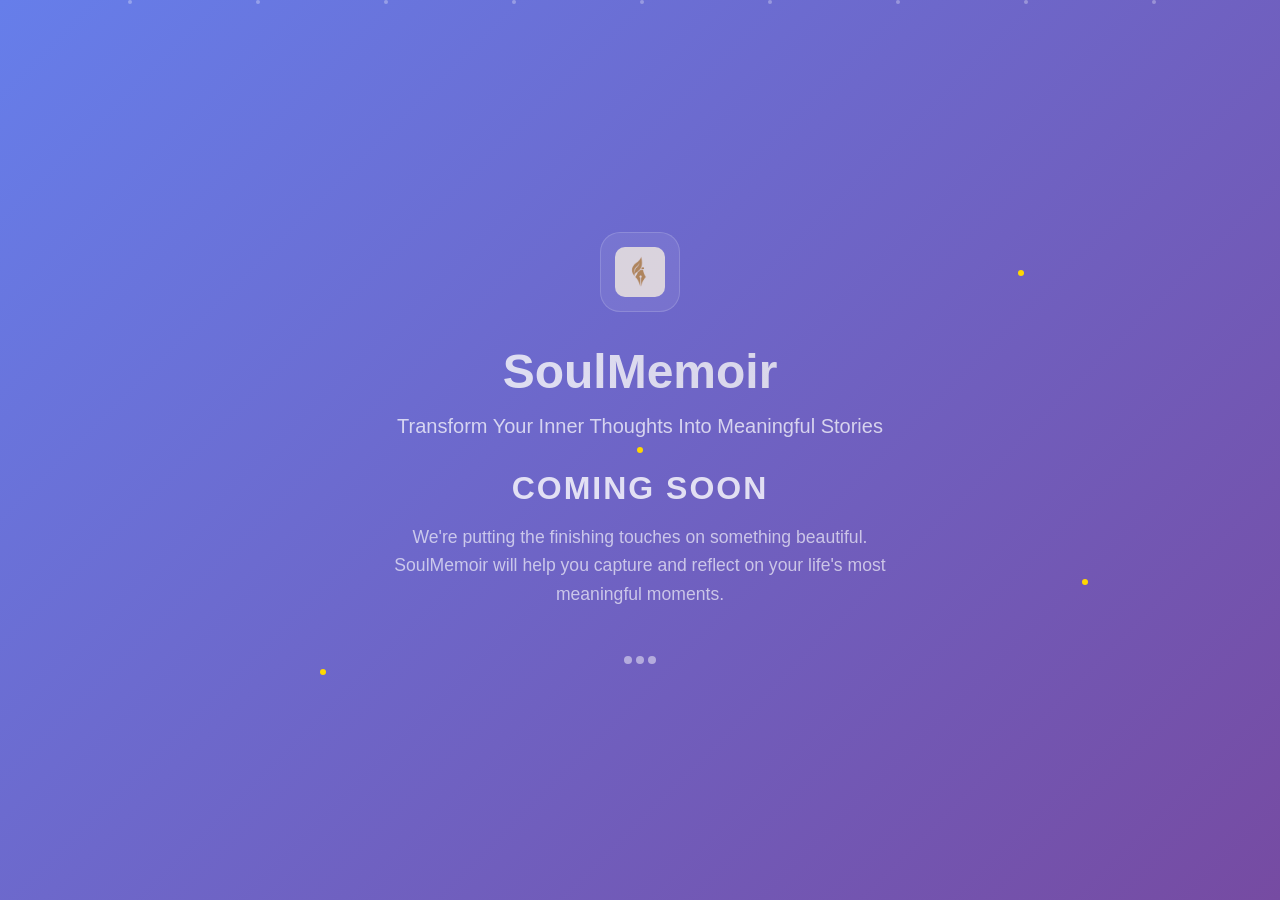
==== commit 589679ce: "blackbox-animationtry" ====
--- a/index.html
+++ b/index.html
@@ -22,6 +22,69 @@
             justify-content: center;
             color: white;
             overflow: hidden;
+            position: relative;
+        }
+
+        /* Animated Background Particles */
+        .particles {
+            position: absolute;
+            top: 0;
+            left: 0;
+            width: 100%;
+            height: 100%;
+            pointer-events: none;
+            z-index: 1;
+        }
+
+        .particle {
+            position: absolute;
+            width: 4px;
+            height: 4px;
+            background: rgba(255, 255, 255, 0.3);
+            border-radius: 50%;
+            animation: float 6s ease-in-out infinite;
+        }
+
+        .particle:nth-child(1) { left: 10%; animation-delay: 0s; animation-duration: 8s; }
+        .particle:nth-child(2) { left: 20%; animation-delay: 1s; animation-duration: 6s; }
+        .particle:nth-child(3) { left: 30%; animation-delay: 2s; animation-duration: 7s; }
+        .particle:nth-child(4) { left: 40%; animation-delay: 0.5s; animation-duration: 9s; }
+        .particle:nth-child(5) { left: 50%; animation-delay: 1.5s; animation-duration: 5s; }
+        .particle:nth-child(6) { left: 60%; animation-delay: 3s; animation-duration: 8s; }
+        .particle:nth-child(7) { left: 70%; animation-delay: 2.5s; animation-duration: 6s; }
+        .particle:nth-child(8) { left: 80%; animation-delay: 4s; animation-duration: 7s; }
+        .particle:nth-child(9) { left: 90%; animation-delay: 1s; animation-duration: 9s; }
+
+        /* Floating Animation */
+        @keyframes float {
+            0%, 100% {
+                transform: translateY(100vh) rotate(0deg);
+                opacity: 0;
+            }
+            10% {
+                opacity: 1;
+            }
+            90% {
+                opacity: 1;
+            }
+            100% {
+                transform: translateY(-100px) rotate(360deg);
+                opacity: 0;
+            }
+        }
+
+        /* Pulse Animation for Background */
+        @keyframes pulse {
+            0%, 100% {
+                background: linear-gradient(135deg, #667eea 0%, #764ba2 100%);
+            }
+            50% {
+                background: linear-gradient(135deg, #764ba2 0%, #667eea 100%);
+            }
+        }
+
+        body {
+            animation: pulse 10s ease-in-out infinite;
         }
 
         .coming-soon-container {
@@ -30,8 +93,11 @@
             padding: 2rem;
             position: relative;
             z-index: 2;
-        }
-
+            opacity: 0;
+            animation: fadeInUp 1.5s ease-out 0.5s forwards;
+        }
+
+        /* Logo Animations */
         .logo {
             width: 80px;
             height: 80px;
@@ -43,14 +109,58 @@
             justify-content: center;
             backdrop-filter: blur(10px);
             border: 1px solid rgba(255, 255, 255, 0.2);
+            cursor: pointer;
+            transition: all 0.3s ease;
+            opacity: 0;
+            animation: fadeInScale 1s ease-out 0.2s forwards, logoFloat 3s ease-in-out 1.2s infinite, logoGlow 2s ease-in-out 2s infinite alternate;
+        }
+
+        .logo:hover {
+            transform: scale(1.1) rotate(5deg);
+            box-shadow: 0 10px 30px rgba(255, 255, 255, 0.3);
         }
 
         .logo img {
             width: 50px;
             height: 50px;
             border-radius: 10px;
-        }
-
+            transition: all 0.3s ease;
+        }
+
+        .logo:hover img {
+            transform: rotate(-5deg);
+        }
+
+        @keyframes logoFloat {
+            0%, 100% {
+                transform: translateY(0px);
+            }
+            50% {
+                transform: translateY(-10px);
+            }
+        }
+
+        @keyframes logoGlow {
+            0% {
+                box-shadow: 0 0 20px rgba(255, 255, 255, 0.2);
+            }
+            100% {
+                box-shadow: 0 0 30px rgba(255, 255, 255, 0.4);
+            }
+        }
+
+        @keyframes fadeInScale {
+            0% {
+                opacity: 0;
+                transform: scale(0.5);
+            }
+            100% {
+                opacity: 1;
+                transform: scale(1);
+            }
+        }
+
+        /* Text Animations */
         .brand-name {
             font-size: 3rem;
             font-weight: 700;
@@ -59,13 +169,62 @@
             -webkit-background-clip: text;
             -webkit-text-fill-color: transparent;
             background-clip: text;
+            opacity: 0;
+            animation: slideInLeft 1s ease-out 0.8s forwards, textShimmer 3s ease-in-out 2s infinite;
+        }
+
+        @keyframes slideInLeft {
+            0% {
+                opacity: 0;
+                transform: translateX(-50px);
+            }
+            100% {
+                opacity: 1;
+                transform: translateX(0);
+            }
+        }
+
+        @keyframes textShimmer {
+            0%, 100% {
+                background: linear-gradient(45deg, #ffffff, #f0f0f0);
+                -webkit-background-clip: text;
+                -webkit-text-fill-color: transparent;
+                background-clip: text;
+            }
+            50% {
+                background: linear-gradient(45deg, #f0f0f0, #ffffff, #f0f0f0);
+                -webkit-background-clip: text;
+                -webkit-text-fill-color: transparent;
+                background-clip: text;
+            }
         }
 
         .tagline {
             font-size: 1.25rem;
             margin-bottom: 2rem;
-            opacity: 0.9;
+            opacity: 0;
             font-weight: 300;
+            animation: slideInRight 1s ease-out 1.2s forwards, fadeInOut 4s ease-in-out 3s infinite;
+        }
+
+        @keyframes slideInRight {
+            0% {
+                opacity: 0;
+                transform: translateX(50px);
+            }
+            100% {
+                opacity: 0.9;
+                transform: translateX(0);
+            }
+        }
+
+        @keyframes fadeInOut {
+            0%, 100% {
+                opacity: 0.9;
+            }
+            50% {
+                opacity: 0.7;
+            }
         }
 
         .coming-soon-text {
@@ -74,13 +233,105 @@
             margin-bottom: 1rem;
             text-transform: uppercase;
             letter-spacing: 2px;
+            opacity: 0;
+            animation: bounceIn 1s ease-out 1.6s forwards, pulse-text 2s ease-in-out 4s infinite;
+        }
+
+        @keyframes bounceIn {
+            0% {
+                opacity: 0;
+                transform: scale(0.3);
+            }
+            50% {
+                opacity: 1;
+                transform: scale(1.05);
+            }
+            70% {
+                transform: scale(0.9);
+            }
+            100% {
+                opacity: 1;
+                transform: scale(1);
+            }
+        }
+
+        @keyframes pulse-text {
+            0%, 100% {
+                transform: scale(1);
+            }
+            50% {
+                transform: scale(1.02);
+            }
         }
 
         .description {
             font-size: 1.1rem;
             margin-bottom: 2rem;
-            opacity: 0.8;
+            opacity: 0;
             line-height: 1.6;
+            animation: fadeInUp 1s ease-out 2s forwards;
+        }
+
+        @keyframes fadeInUp {
+            0% {
+                opacity: 0;
+                transform: translateY(30px);
+            }
+            100% {
+                opacity: 0.8;
+                transform: translateY(0);
+            }
+        }
+
+        /* Loading Animation */
+        .loading-dots {
+            display: inline-flex;
+            gap: 4px;
+            margin-top: 1rem;
+            opacity: 0;
+            animation: fadeIn 1s ease-out 2.5s forwards;
+        }
+
+        .dot {
+            width: 8px;
+            height: 8px;
+            background: rgba(255, 255, 255, 0.6);
+            border-radius: 50%;
+            animation: loadingDots 1.5s ease-in-out infinite;
+        }
+
+        .dot:nth-child(1) { animation-delay: 0s; }
+        .dot:nth-child(2) { animation-delay: 0.2s; }
+        .dot:nth-child(3) { animation-delay: 0.4s; }
+
+        @keyframes loadingDots {
+            0%, 80%, 100% {
+                transform: scale(0.8);
+                opacity: 0.5;
+            }
+            40% {
+                transform: scale(1.2);
+                opacity: 1;
+            }
+        }
+
+        @keyframes fadeIn {
+            0% {
+                opacity: 0;
+            }
+            100% {
+                opacity: 1;
+            }
+        }
+
+        /* Hover Effects for Container */
+        .coming-soon-container:hover .logo {
+            animation-play-state: paused;
+            transform: scale(1.05);
+        }
+
+        .coming-soon-container:hover .brand-name {
+            transform: scale(1.02);
         }
 
         /* Responsive */
@@ -92,12 +343,61 @@
             .coming-soon-text {
                 font-size: 1.5rem;
             }
-            
-
+
+            .particle {
+                width: 3px;
+                height: 3px;
+            }
+        }
+
+        /* Additional Sparkle Effects */
+        .sparkle {
+            position: absolute;
+            width: 6px;
+            height: 6px;
+            background: #ffd700;
+            border-radius: 50%;
+            animation: sparkle 2s ease-in-out infinite;
+            pointer-events: none;
+        }
+
+        .sparkle:nth-child(1) { top: 20%; left: 15%; animation-delay: 0s; }
+        .sparkle:nth-child(2) { top: 30%; right: 20%; animation-delay: 0.5s; }
+        .sparkle:nth-child(3) { bottom: 25%; left: 25%; animation-delay: 1s; }
+        .sparkle:nth-child(4) { bottom: 35%; right: 15%; animation-delay: 1.5s; }
+
+        @keyframes sparkle {
+            0%, 100% {
+                opacity: 0;
+                transform: scale(0) rotate(0deg);
+            }
+            50% {
+                opacity: 1;
+                transform: scale(1) rotate(180deg);
+            }
         }
     </style>
 </head>
 <body>
+    <!-- Animated Background Particles -->
+    <div class="particles">
+        <div class="particle"></div>
+        <div class="particle"></div>
+        <div class="particle"></div>
+        <div class="particle"></div>
+        <div class="particle"></div>
+        <div class="particle"></div>
+        <div class="particle"></div>
+        <div class="particle"></div>
+        <div class="particle"></div>
+    </div>
+
+    <!-- Sparkle Effects -->
+    <div class="sparkle"></div>
+    <div class="sparkle"></div>
+    <div class="sparkle"></div>
+    <div class="sparkle"></div>
+
     <div class="coming-soon-container">
         <div class="logo">
             <img src="soulmemoir_brand_logo.png" alt="SoulMemoir Logo">
@@ -111,6 +411,93 @@
             We're putting the finishing touches on something beautiful.
             SoulMemoir will help you capture and reflect on your life's most meaningful moments.
         </p>
+
+        <!-- Loading Animation -->
+        <div class="loading-dots">
+            <div class="dot"></div>
+            <div class="dot"></div>
+            <div class="dot"></div>
+        </div>
     </div>
+
+    <script>
+        // Add interactive click effects
+        document.addEventListener('DOMContentLoaded', function() {
+            const logo = document.querySelector('.logo');
+            const container = document.querySelector('.coming-soon-container');
+
+            // Logo click effect
+            logo.addEventListener('click', function() {
+                this.style.animation = 'none';
+                this.style.transform = 'scale(1.2) rotate(360deg)';
+                
+                setTimeout(() => {
+                    this.style.animation = 'logoFloat 3s ease-in-out infinite, logoGlow 2s ease-in-out infinite alternate';
+                    this.style.transform = '';
+                }, 600);
+            });
+
+            // Create floating hearts on click
+            container.addEventListener('click', function(e) {
+                if (e.target !== logo && !logo.contains(e.target)) {
+                    createFloatingHeart(e.clientX, e.clientY);
+                }
+            });
+
+            function createFloatingHeart(x, y) {
+                const heart = document.createElement('div');
+                heart.innerHTML = '💫';
+                heart.style.cssText = `
+                    position: fixed;
+                    left: ${x}px;
+                    top: ${y}px;
+                    font-size: 20px;
+                    pointer-events: none;
+                    z-index: 1000;
+                    animation: floatUp 2s ease-out forwards;
+                `;
+
+                document.body.appendChild(heart);
+
+                setTimeout(() => {
+                    heart.remove();
+                }, 2000);
+            }
+
+            // Add CSS for floating hearts
+            const style = document.createElement('style');
+            style.textContent = `
+                @keyframes floatUp {
+                    0% {
+                        opacity: 1;
+                        transform: translateY(0) scale(1);
+                    }
+                    100% {
+                        opacity: 0;
+                        transform: translateY(-100px) scale(1.5);
+                    }
+                }
+            `;
+            document.head.appendChild(style);
+
+            // Dynamic particle generation
+            function createParticle() {
+                const particle = document.createElement('div');
+                particle.className = 'particle';
+                particle.style.left = Math.random() * 100 + '%';
+                particle.style.animationDuration = (Math.random() * 4 + 4) + 's';
+                particle.style.animationDelay = Math.random() * 2 + 's';
+                
+                document.querySelector('.particles').appendChild(particle);
+
+                setTimeout(() => {
+                    particle.remove();
+                }, 10000);
+            }
+
+            // Generate new particles periodically
+            setInterval(createParticle, 2000);
+        });
+    </script>
 </body>
 </html>
